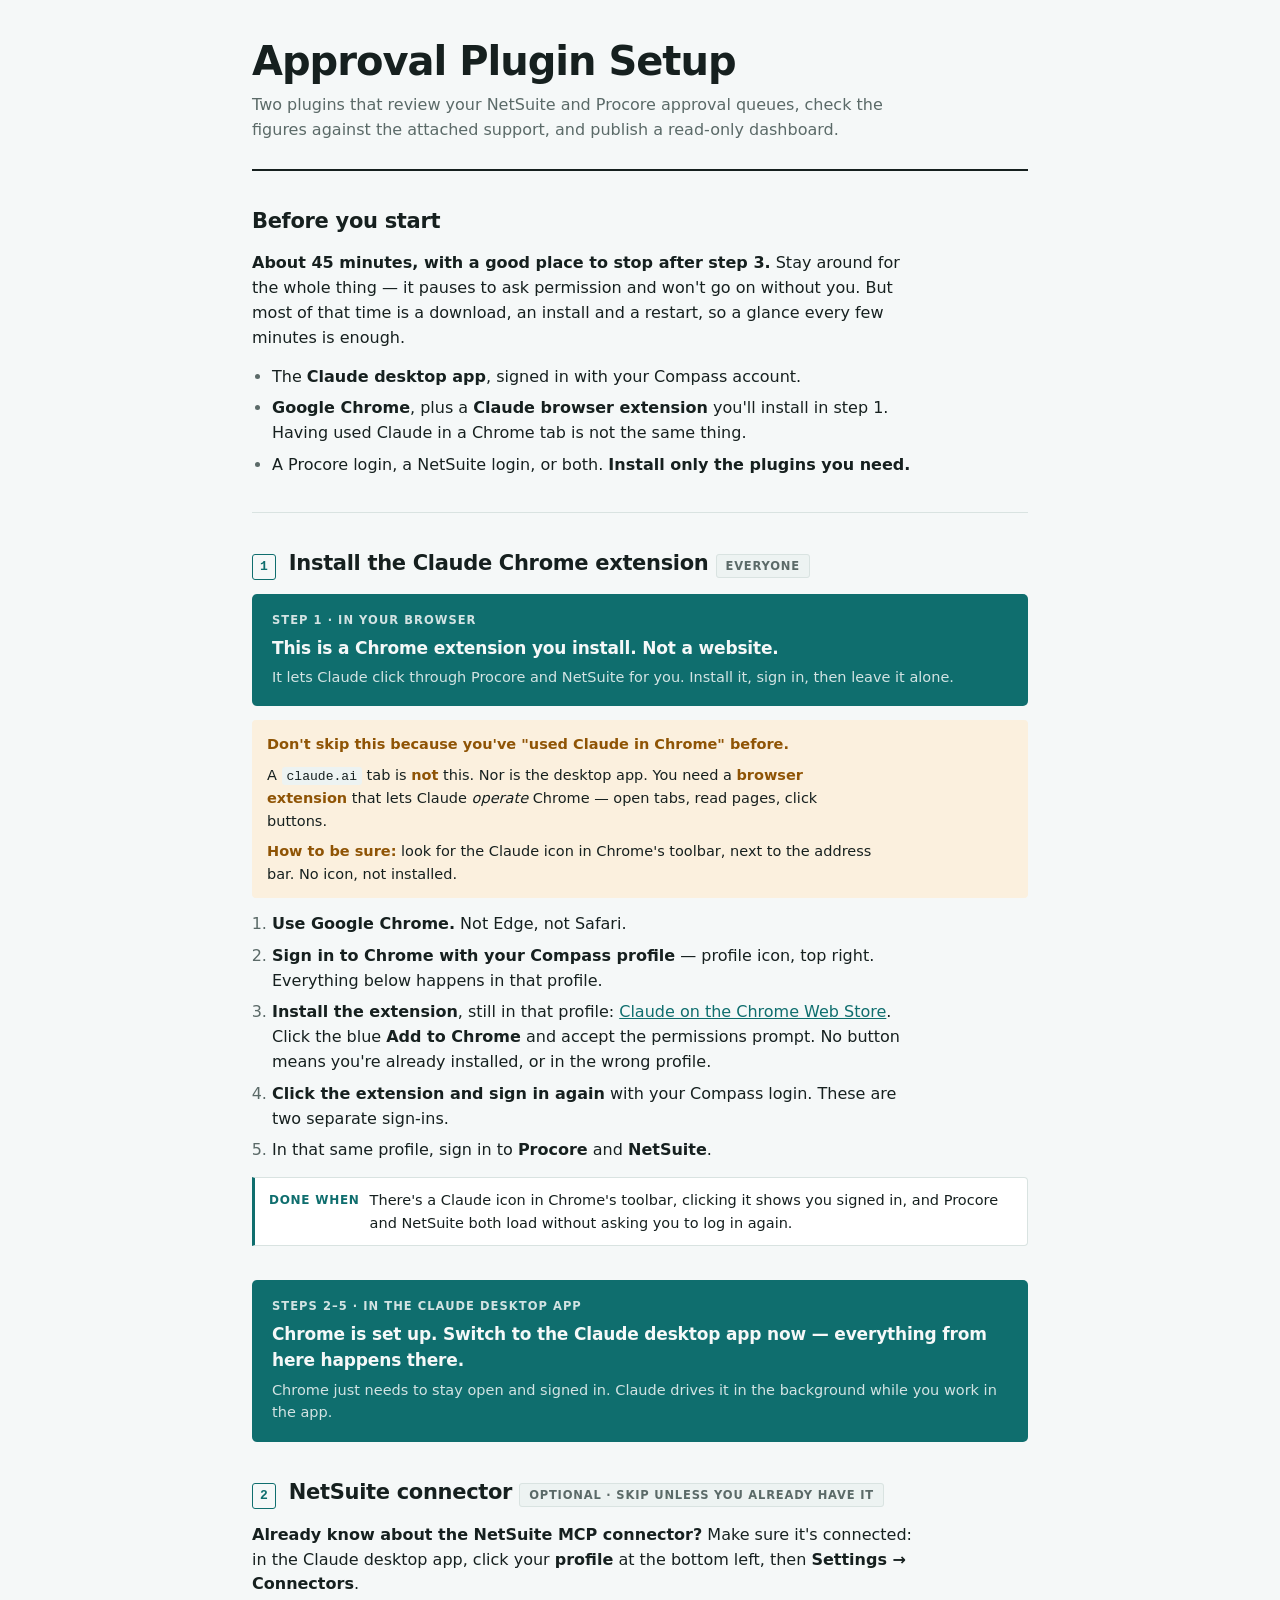
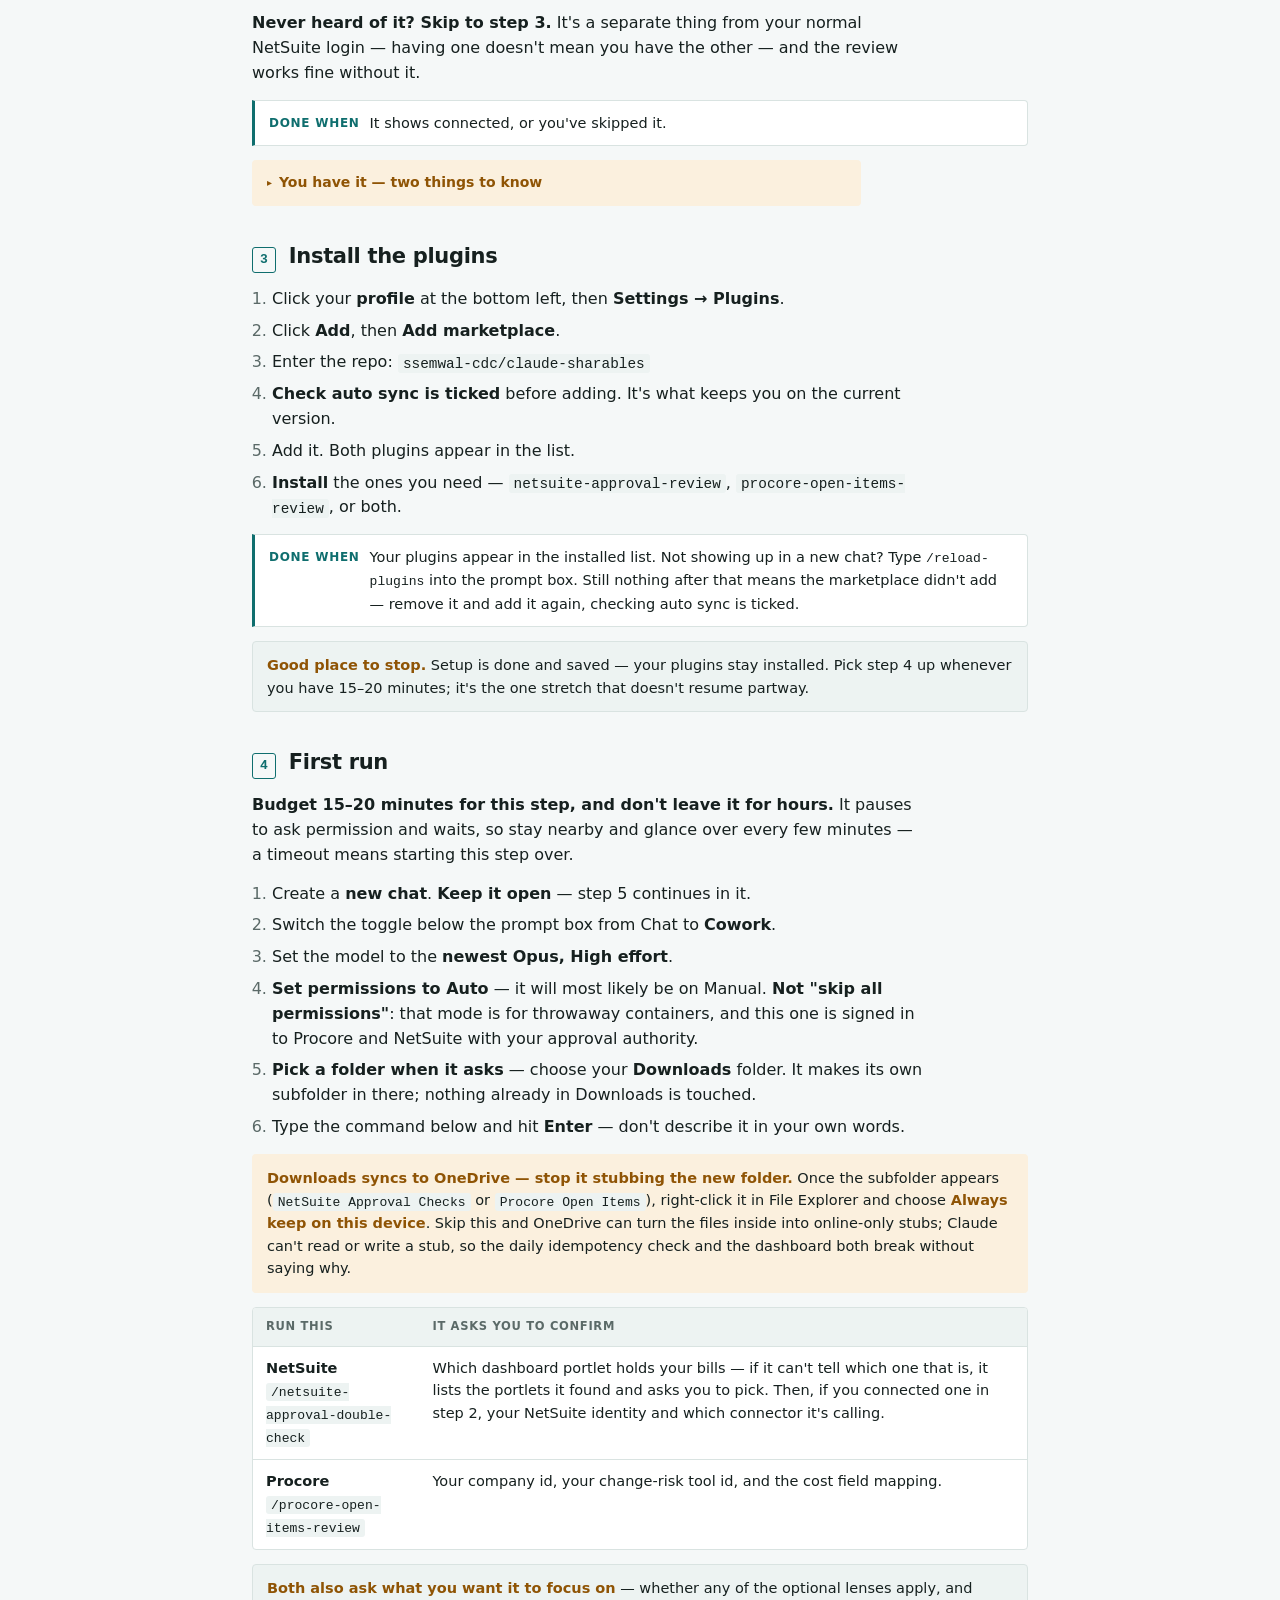
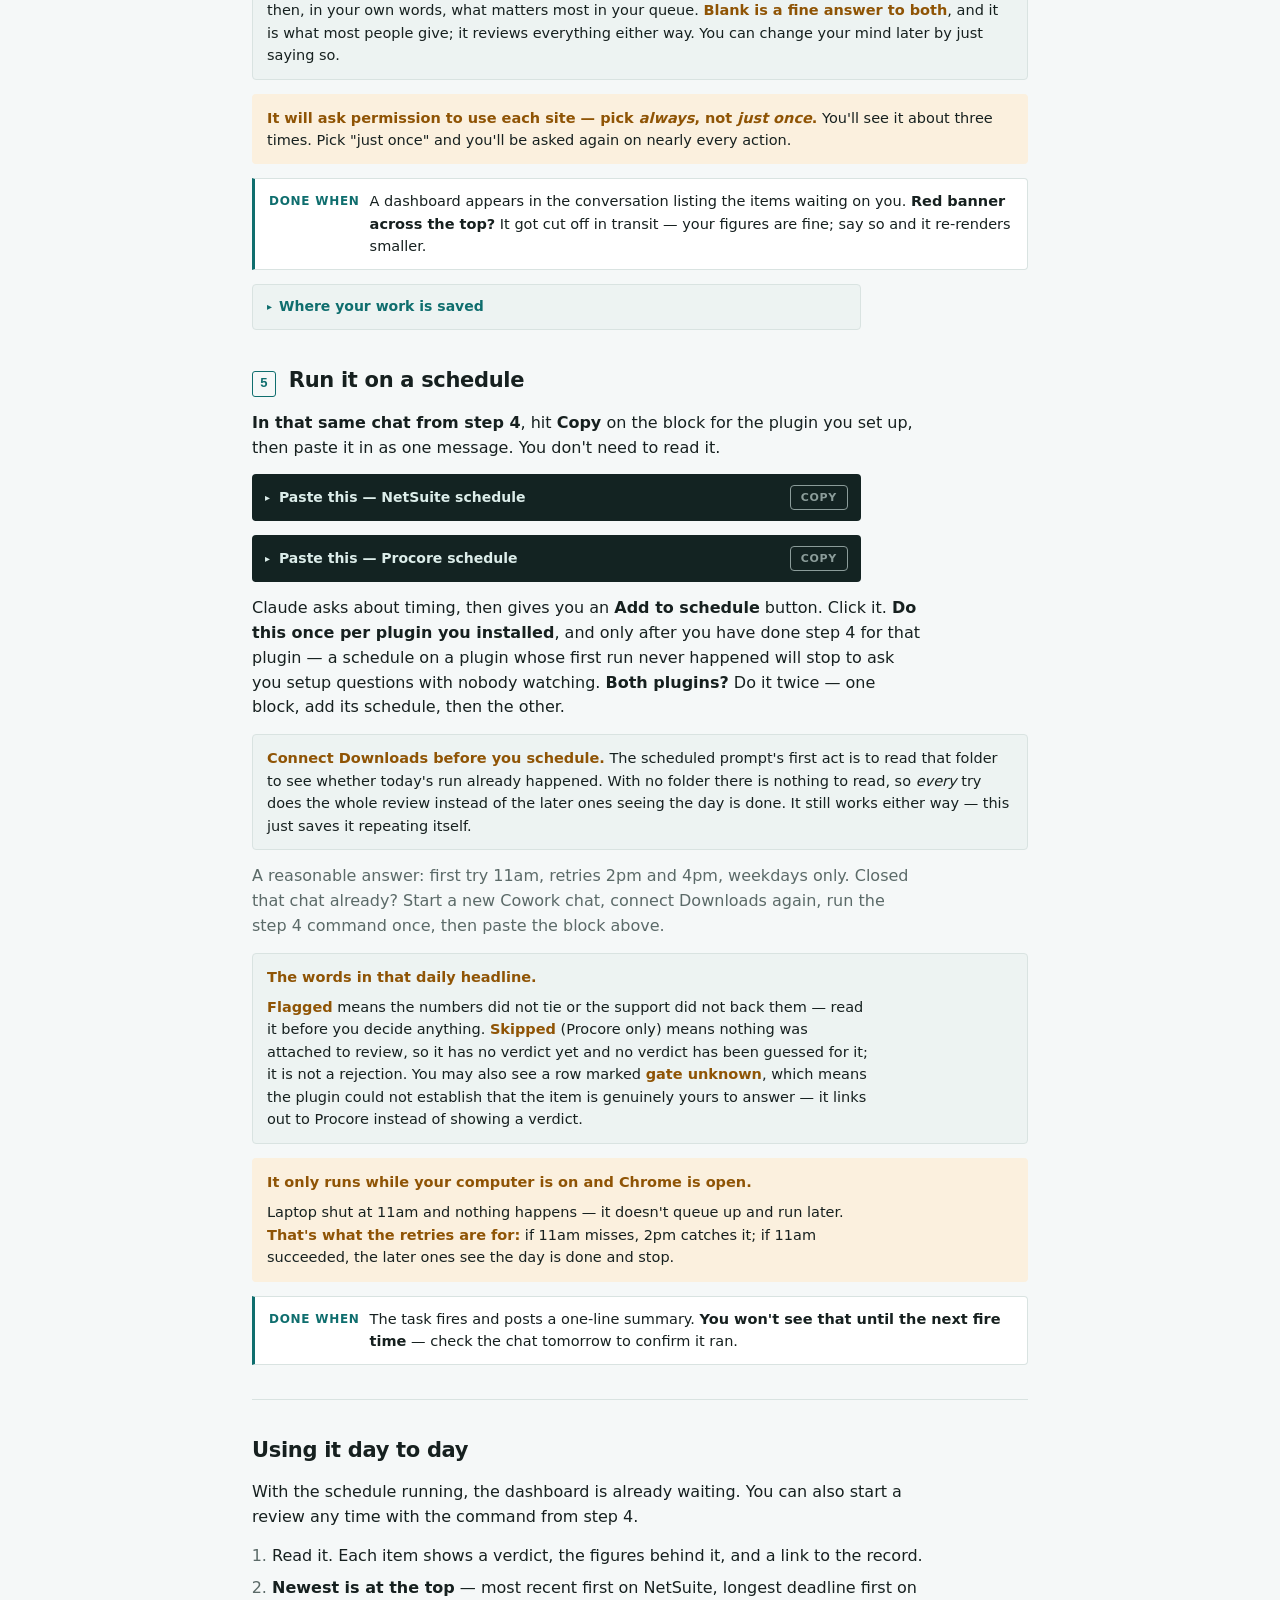
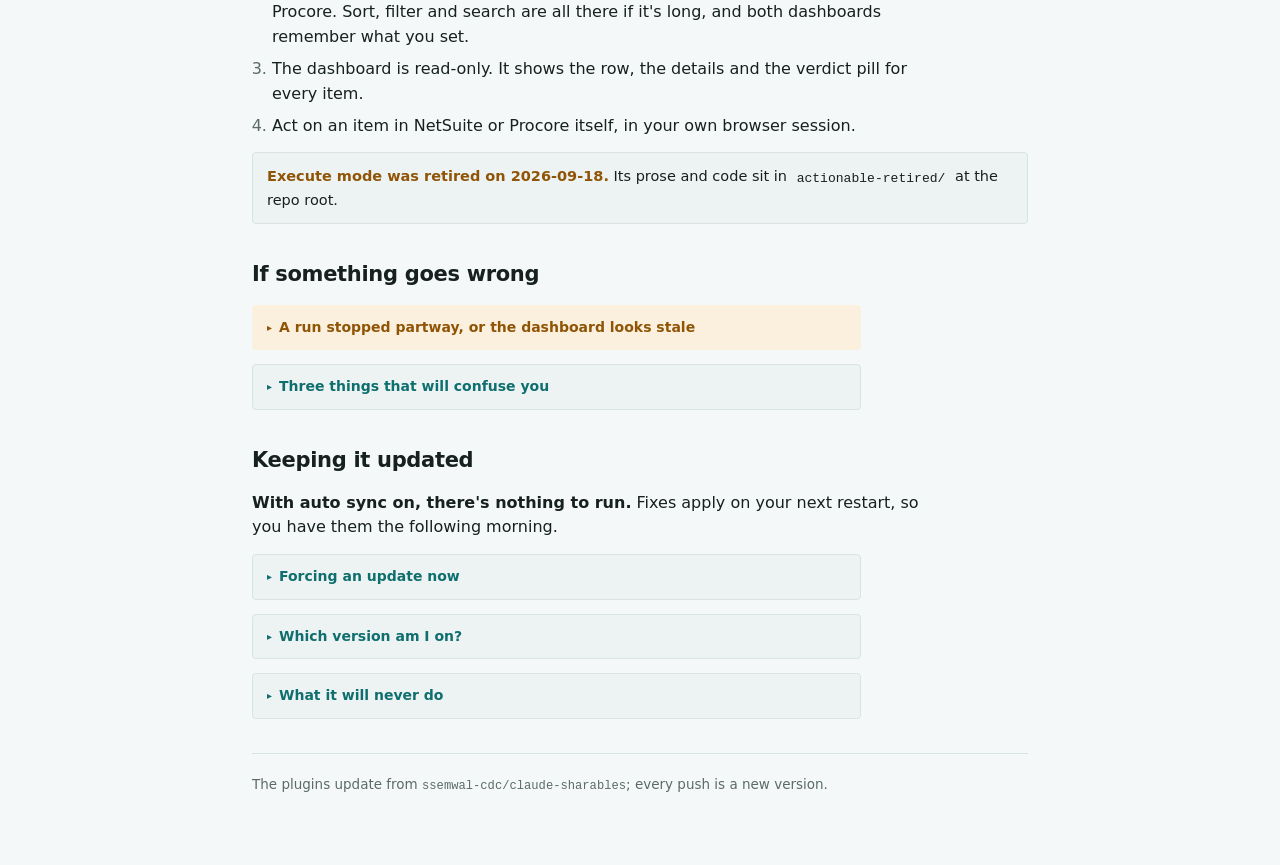
==== docs/onboarding.html @ 06b449f1 "Add a fifth Procore verdict, tied, for a verified figure with one blank field skipped folded two thi" ====
<!doctype html>
<html lang="en">
<head>
<meta charset="utf-8">
<meta name="viewport" content="width=device-width, initial-scale=1">
<title>Approval Plugin Setup</title>
<style>
:root{
  --bg:#F5F8F8; --surface:#FFFFFF; --surface-2:#EDF3F2;
  --ink:#16201F; --muted:#5B6A68; --line:#D9E3E1;
  --accent:#0F6E6E; --accent-soft:#E2F0EE;
  --warn:#8F5405; --warn-soft:#FBF0DE;
  --danger:#9E2C2C;
  --code-bg:#132322; --code-ink:#DCEDEA; --code-ok:#6FD3C0;
}
/* GitHub Pages serves this file raw and nothing sets data-theme, so the theme is
   whatever the reader's OS says. No [data-theme] blocks here on purpose — they
   would imply a toggle that does not exist. See CLAUDE.md. */
@media (prefers-color-scheme:dark){
  :root{
    --bg:#0E1414; --surface:#161E1D; --surface-2:#1C2625;
    --ink:#E3EAE9; --muted:#93A2A0; --line:#26312F;
    --accent:#54BFB2; --accent-soft:#17302E;
    --warn:#D9A052; --warn-soft:#2A2216;
    --danger:#E38585;
    --code-bg:#0A1010; --code-ink:#D3E4E1;
  }
}
*{box-sizing:border-box}
body{
  margin:0; background:var(--bg); color:var(--ink);
  font-family:ui-sans-serif,system-ui,-apple-system,"Segoe UI",Roboto,sans-serif;
  font-size:16px; line-height:1.55; -webkit-font-smoothing:antialiased;
}
.wrap{max-width:820px; margin:0 auto; padding:40px 22px 80px; display:flex; flex-direction:column; gap:34px}

header{display:flex; flex-direction:column; gap:10px; padding-bottom:26px; border-bottom:2px solid var(--ink)}
h1{margin:0; font-size:clamp(28px,5vw,40px); line-height:1.08; letter-spacing:-.025em; font-weight:700; text-wrap:balance}
.sub{margin:0; color:var(--muted); max-width:62ch}
.chip{
  font-size:11.5px; letter-spacing:.07em; text-transform:uppercase; font-weight:650;
  padding:4px 9px; border-radius:3px; background:var(--surface-2); color:var(--muted); border:1px solid var(--line);
}

section{display:flex; flex-direction:column; gap:14px}
.step-head{display:flex; align-items:baseline; gap:13px}
.num{
  font-family:ui-monospace,SFMono-Regular,Menlo,monospace; font-size:13px; font-weight:700;
  color:var(--accent); border:1.5px solid var(--accent); border-radius:3px;
  padding:2px 7px; flex:none; font-variant-numeric:tabular-nums;
}
h2{margin:0; font-size:21px; letter-spacing:-.015em; font-weight:680; text-wrap:balance}
h3{margin:0; font-size:15px; font-weight:670; letter-spacing:-.005em}
p{margin:0; max-width:66ch}
.muted{color:var(--muted)}

ol.tight,ul.tight{margin:0; padding-left:20px; display:flex; flex-direction:column; gap:7px; max-width:66ch}
li::marker{color:var(--muted)}

pre{
  margin:0; background:var(--code-bg); color:var(--code-ink);
  padding:14px 16px; border-radius:5px; overflow-x:auto;
  font-family:ui-monospace,SFMono-Regular,Menlo,monospace; font-size:13.5px; line-height:1.65;
}
code{font-family:ui-monospace,SFMono-Regular,Menlo,monospace; font-size:.9em}

/* Copy buttons. The wrapper and the button are both created by the script at the
   foot of this file, so with JS off there is a clean <pre> and no dead control. */
.codeblock{position:relative}
.codeblock pre{padding-top:42px}
.copy{
  position:absolute; top:9px; right:9px;
  font:650 11px/1 ui-sans-serif,system-ui,-apple-system,"Segoe UI",Roboto,sans-serif;
  letter-spacing:.06em; text-transform:uppercase;
  padding:6px 10px; border-radius:4px; cursor:pointer;
  background:transparent; color:var(--code-ink); border:1px solid currentColor; opacity:.6;
}
.copy:hover{opacity:1}
.copy.ok{opacity:1; color:var(--code-ok)}
p code,li code,td code,.note code{background:var(--surface-2); padding:1.5px 5px; border-radius:3px; color:var(--ink)}

.done{
  display:flex; gap:10px; align-items:flex-start;
  background:var(--surface); border:1px solid var(--line); border-left:3px solid var(--accent);
  padding:11px 14px; border-radius:0 4px 4px 0;
}
.done b{color:var(--accent); font-size:12px; letter-spacing:.06em; text-transform:uppercase; flex:none; padding-top:2px}
.done span{font-size:14.5px}

.note{background:var(--surface-2); border:1px solid var(--line); border-radius:4px; padding:12px 14px; font-size:14.5px}
.phase{
  background:var(--accent); color:var(--bg); border-radius:5px; padding:18px 20px;
  display:flex; flex-direction:column; gap:5px;
}
.phase b{font-size:11.5px; letter-spacing:.09em; text-transform:uppercase; opacity:.85}
.phase span{font-size:17px; font-weight:650; letter-spacing:-.01em}
.phase em{font-style:normal; opacity:.85; font-size:14.5px}
.note.warn{background:var(--warn-soft); border-color:transparent}
.note strong{color:var(--warn)}

.tbl{overflow-x:auto; border:1px solid var(--line); border-radius:4px; background:var(--surface)}
table{border-collapse:collapse; width:100%; font-size:14.5px}
th,td{text-align:left; padding:10px 13px; border-bottom:1px solid var(--line); vertical-align:top}
th{font-size:11.5px; letter-spacing:.06em; text-transform:uppercase; color:var(--muted); font-weight:650; background:var(--surface-2)}
tr:last-child td{border-bottom:none}

.rule{height:1px; background:var(--line); border:0; margin:0}
footer{color:var(--muted); font-size:13.5px; border-top:1px solid var(--line); padding-top:20px}
a{color:var(--accent)}
:focus-visible{outline:2px solid var(--accent); outline-offset:2px}

/* Nav rail. .wrap is 820px centred, so at 1920px there are 550px of dead margin each side
   and at 2560px there are 870px - the rail costs nothing. Hidden below 1300px, where it
   would start clipping into the text; the page reads fine without it. */
.rail{display:none}
h2{scroll-margin-top:26px}
@media (min-width:1300px){
  .rail{
    display:block; position:fixed; top:40px; width:196px;
    left:calc(50% - 410px - 44px - 196px);
    max-height:calc(100vh - 80px); overflow-y:auto;
    font-size:13.5px; line-height:1.45;
  }
  .rail .railhead{
    font-size:11px; letter-spacing:.08em; text-transform:uppercase;
    color:var(--muted); font-weight:650; margin:0 0 7px; max-width:none;
  }
  .rail .railpre{margin:0 0 9px; max-width:none}
  .rail ol,.rail ul{margin:0 0 20px; display:flex; flex-direction:column; gap:6px}
  .rail ol{padding-left:19px}
  .rail ul{padding-left:0; list-style:none}
  .rail li::marker{color:var(--muted); font-size:12px}
  .rail a{color:var(--muted); text-decoration:none; display:block}
  .rail a:hover{color:var(--ink)}
  .rail a.on{color:var(--accent); font-weight:650}
}

/* Progressive disclosure. Native <details> - no JS, works on Pages served raw, and
   keyboard-accessible for free. The spine of the page is the steps and their done-when
   checks; everything a reader only needs sometimes lives in one of these. */
details{background:var(--surface-2); border:1px solid var(--line); border-radius:4px; padding:0 14px; font-size:14.5px; max-width:66ch}
details[open]{padding-bottom:13px}
summary{cursor:pointer; padding:11px 0; font-size:14px; font-weight:650; color:var(--accent); list-style:none}
summary::-webkit-details-marker{display:none}
summary::before{content:"\25B8\00a0\00a0"; font-size:10px; vertical-align:1px}
details[open] summary::before{content:"\25BE\00a0\00a0"}
summary:hover{text-decoration:underline}
details > p{margin-top:0}
details > p + p, details > ul, details > .tbl{margin-top:9px}
details.warn{background:var(--warn-soft); border-color:transparent}
/* A paste block stays shut by default - it is 40 lines nobody reads, and the Copy button in
   its summary works without opening it. That relies on the textContent fallback in the copy
   handler, since a <pre> with no layout returns "" from innerText. */
details.paste{background:var(--code-bg); border-color:transparent; padding:0 12px}
details.paste > summary{display:flex; align-items:center; gap:2px; color:var(--code-ink); padding:10px 0}
details.paste > summary .copy{margin-left:auto; position:static}
details.paste[open]{padding-bottom:0}
details.paste .codeblock pre{padding-top:14px; margin-bottom:12px}
details.paste .codeblock .copy{display:none}
details.warn summary{color:var(--warn)}
</style>
</head>
<body>

<nav class="rail" aria-label="On this page">
  <p class="railhead">Setup</p>
  <p class="railpre"><a href="#before">Before you start</a></p>
  <ol>
    <li><a href="#step1">Chrome extension</a></li>
    <li><a href="#step2">NetSuite connector</a></li>
    <li><a href="#step3">Install the plugins</a></li>
    <li><a href="#step4">First run</a></li>
    <li><a href="#step5">Run it on a schedule</a></li>
  </ol>
  <p class="railhead">Afterwards</p>
  <ul>
    <li><a href="#daily">Using it day to day</a></li>
    <li><a href="#problems">If something goes wrong</a></li>
    <li><a href="#updates">Keeping it updated</a></li>
  </ul>
</nav>

<div class="wrap">

<header>
  <h1>Approval Plugin Setup</h1>
  <p class="sub">Two plugins that review your NetSuite and Procore approval queues, check the figures against the attached support, and publish a read-only dashboard.</p>
</header>

<section>
  <h2 id="before">Before you start</h2>
  <p><strong>About 45 minutes, with a good place to stop after step 3.</strong> Stay around for the whole thing — it pauses to ask permission and won't go on without you. But most of that time is a download, an install and a restart, so a glance every few minutes is enough.</p>
  <ul class="tight">
    <li>The <strong>Claude desktop app</strong>, signed in with your Compass account.</li>
    <li><strong>Google Chrome</strong>, plus a <strong>Claude browser extension</strong> you'll install in step 1. Having used Claude in a Chrome tab is not the same thing.</li>
    <li>A Procore login, a NetSuite login, or both. <strong>Install only the plugins you need.</strong></li>
  </ul>
</section>

<hr class="rule">

<section>
  <div class="step-head"><span class="num">1</span><h2 id="step1">Install the Claude Chrome extension <span class="chip">everyone</span></h2></div>
  <div class="phase">
    <b>Step 1 · in your browser</b>
    <span>This is a Chrome extension you install. Not a website.</span>
    <em>It lets Claude click through Procore and NetSuite for you. Install it, sign in, then leave it alone.</em>
  </div>

  <div class="note warn">
    <strong>Don't skip this because you've "used Claude in Chrome" before.</strong>
    <p style="margin-top:8px">A <code>claude.ai</code> tab is <strong>not</strong> this. Nor is the desktop app. You need a <strong>browser extension</strong> that lets Claude <em>operate</em> Chrome — open tabs, read pages, click buttons.</p>
    <p style="margin-top:8px"><strong>How to be sure:</strong> look for the Claude icon in Chrome's toolbar, next to the address bar. No icon, not installed.</p>
  </div>

  <ol class="tight">
    <li><strong>Use Google Chrome.</strong> Not Edge, not Safari.</li>
    <li><strong>Sign in to Chrome with your Compass profile</strong> — profile icon, top right. Everything below happens in that profile.</li>
    <li><strong>Install the extension</strong>, still in that profile: <a href="https://chromewebstore.google.com/detail/claude/fcoeoabgfenejglbffodgkkbkcdhcgfn?hl=en-US">Claude on the Chrome Web Store</a>. Click the blue <strong>Add to Chrome</strong> and accept the permissions prompt. No button means you're already installed, or in the wrong profile.</li>
    <li><strong>Click the extension and sign in again</strong> with your Compass login. These are two separate sign-ins.</li>
    <li>In that same profile, sign in to <strong>Procore</strong> and <strong>NetSuite</strong>.</li>
  </ol>
  <div class="done"><b>Done when</b><span>There's a Claude icon in Chrome's toolbar, clicking it shows you signed in, and Procore and NetSuite both load without asking you to log in again.</span></div>
</section>

<section>
  <div class="phase">
    <b>Steps 2–5 · in the Claude desktop app</b>
    <span>Chrome is set up. Switch to the Claude desktop app now — everything from here happens there.</span>
    <em>Chrome just needs to stay open and signed in. Claude drives it in the background while you work in the app.</em>
  </div>
</section>

<section>
  <div class="step-head"><span class="num">2</span><h2 id="step2">NetSuite connector <span class="chip">optional · skip unless you already have it</span></h2></div>
  <p><strong>Already know about the NetSuite MCP connector?</strong> Make sure it's connected: in the Claude desktop app, click your <strong>profile</strong> at the bottom left, then <strong>Settings → Connectors</strong>.</p>
  <p><strong>Never heard of it? Skip to step 3.</strong> It's a separate thing from your normal NetSuite login — having one doesn't mean you have the other — and the review works fine without it.</p>
  <div class="done"><b>Done when</b><span>It shows connected, or you've skipped it.</span></div>

  <details class="warn">
    <summary>You have it — two things to know</summary>
    <p><strong>Read from your normal account, not the connector's.</strong> Connecting can leave the browser session on the connector's account, where you'll see someone else's queue.</p>
    <p><strong>Sessions expire every few days</strong> — for everyone, using it for anything, not just this. Reconnect under <strong>Settings → Connectors</strong>. A run says so once, near the top, then carries on through your browser; you lose only the purchase-order cross-check until you reconnect.</p>
  </details>
</section>

<section>
  <div class="step-head"><span class="num">3</span><h2 id="step3">Install the plugins</h2></div>
  <ol class="tight">
    <li>Click your <strong>profile</strong> at the bottom left, then <strong>Settings → Plugins</strong>.</li>
    <li>Click <strong>Add</strong>, then <strong>Add marketplace</strong>.</li>
    <li>Enter the repo: <code>ssemwal-cdc/claude-sharables</code></li>
    <li><strong>Check auto sync is ticked</strong> before adding. It's what keeps you on the current version.</li>
    <li>Add it. Both plugins appear in the list.</li>
    <li><strong>Install</strong> the ones you need — <code>netsuite-approval-review</code>, <code>procore-open-items-review</code>, or both.</li>
  </ol>
  <div class="done"><b>Done when</b><span>Your plugins appear in the installed list. Not showing up in a new chat? Type <code>/reload-plugins</code> into the prompt box. Still nothing after that means the marketplace didn't add — remove it and add it again, checking auto sync is ticked.</span></div>
  <div class="note"><strong>Good place to stop.</strong> Setup is done and saved — your plugins stay installed. Pick step 4 up whenever you have 15–20 minutes; it's the one stretch that doesn't resume partway.</div>
</section>

<section>
  <div class="step-head"><span class="num">4</span><h2 id="step4">First run</h2></div>
  <p><strong>Budget 15–20 minutes for this step, and don't leave it for hours.</strong> It pauses to ask permission and waits, so stay nearby and glance over every few minutes — a timeout means starting this step over.</p>
  <ol class="tight">
    <li>Create a <strong>new chat</strong>. <strong>Keep it open</strong> — step 5 continues in it.</li>
    <li>Switch the toggle below the prompt box from Chat to <strong>Cowork</strong>.</li>
    <li>Set the model to the <strong>newest Opus, High effort</strong>.</li>
    <li><strong>Set permissions to Auto</strong> — it will most likely be on Manual. <strong>Not "skip all permissions"</strong>: that mode is for throwaway containers, and this one is signed in to Procore and NetSuite with your approval authority.</li>
    <li><strong>Pick a folder when it asks</strong> — choose your <strong>Downloads</strong> folder. It makes its own subfolder in there; nothing already in Downloads is touched.</li>
    <li>Type the command below and hit <strong>Enter</strong> — don't describe it in your own words.</li>
  </ol>
  <div class="note warn"><strong>Downloads syncs to OneDrive — stop it stubbing the new folder.</strong> Once the subfolder appears (<code>NetSuite Approval Checks</code> or <code>Procore Open Items</code>), right-click it in File Explorer and choose <strong>Always keep on this device</strong>. Skip this and OneDrive can turn the files inside into online-only stubs; Claude can't read or write a stub, so the daily idempotency check and the dashboard both break without saying why.</div>
  <div class="tbl">
    <table>
      <tr><th>Run this</th><th>It asks you to confirm</th></tr>
      <tr>
        <td><strong>NetSuite</strong><br><code>/netsuite-approval-double-check</code></td>
        <td>Which dashboard portlet holds your bills — if it can't tell which one that is, it lists the portlets it found and asks you to pick. Then, if you connected one in step 2, your NetSuite identity and which connector it's calling.</td>
      </tr>
      <tr>
        <td><strong>Procore</strong><br><code>/procore-open-items-review</code></td>
        <td>Your company id, your change-risk tool id, and the cost field mapping.</td>
      </tr>
    </table>
  </div>
  <div class="note"><strong>Both also ask what you want it to focus on</strong> — whether any of the optional lenses apply, and then, in your own words, what matters most in your queue. <strong>Blank is a fine answer to both</strong>, and it is what most people give; it reviews everything either way. You can change your mind later by just saying so.</div>
  <div class="note warn"><strong>It will ask permission to use each site — pick <em>always</em>, not <em>just once</em>.</strong> You'll see it about three times. Pick "just once" and you'll be asked again on nearly every action.</div>
  <div class="done"><b>Done when</b><span>A dashboard appears in the conversation listing the items waiting on you. <strong>Red banner across the top?</strong> It got cut off in transit — your figures are fine; say so and it re-renders smaller.</span></div>
  <details>
    <summary>Where your work is saved</summary>
    <p>Inside <strong>Downloads</strong>: a <code>NetSuite Approval Checks</code> folder, a <code>Procore Open Items</code> folder, or both. Each holds your review history, the ids you confirmed, and the dashboard.</p>
    <p><strong>Choose Downloads every time.</strong> It's how a scheduled run knows whether it already ran today. Somewhere else — or renaming these — and the next run asks the setup questions again.</p>
    <p><strong>Skipped the folder entirely?</strong> It still works, scheduled runs included — it just starts from scratch every time, so each run takes noticeably longer. What you lose is memory: nothing carries from one run to the next, so it can't tell that today's run already happened and the later tries repeat the whole review instead of standing down. Picking Downloads costs you nothing and avoids both.</p>
  </details>
</section>

<section>
  <div class="step-head"><span class="num">5</span><h2 id="step5">Run it on a schedule</h2></div>
  <p><strong>In that same chat from step 4</strong>, hit <strong>Copy</strong> on the block for the plugin you set up, then paste it in as one message. You don't need to read it.</p>

  <details class="paste">
    <summary><span>Paste this — NetSuite schedule</span></summary>
    <pre>I'd like to make this run on a schedule. Everything below the line is the exact
prompt the scheduled task should send — don't summarise it or reword it. Ask me
what frequency I want: the first try each day, the retries after it, and whether
it's weekdays only or weekends as well.

----- the scheduled prompt starts here -----

Run the daily NetSuite approval double-check.

FIRST — idempotency gate. Read `NetSuite Approval Checks/_netsuite_review_log.json`
in the connected workspace folder. If `lastCompletedRun` equals today's date, a run
already succeeded today — stop immediately and output only: "Approval check already
completed today at &lt;time&gt;. Nothing to do." Do not open Chrome. Do not re-review
anything. If the file is missing or unreadable, treat that as "no run today" and
continue.

Otherwise, invoke the `netsuite-approval-double-check` skill and follow it end to
end. The skill owns the whole procedure — the queue queries, how attachments are
read, the math and support-adequacy checks, the cross-checks, the state file, and
how the dashboard is published. Follow what the skill says, not what this task
remembers.

Hard constraints, restated because a scheduled run has nobody watching it:
- This is a REVIEW run. The plugin is read-only. Never click Approve, Approve
  With Notes, or Reject on a NetSuite record.
- Never call ns_createRecord or ns_updateRecord. The connector is read-only.
- Review every item in the queue regardless of dollar amount.
- Leave open any record tab the run actually needed, but do not open a tab per
  queue row — every card on the dashboard links to its own record.
- If NetSuite is not authenticated, stop and report that the session expired.
  Never attempt to log in.

On success, update the state file per the skill's schema, including today's date as
`lastCompletedRun` and the run time as `lastRunTime`.

Then report in chat with ONE line and nothing else:
  &lt;n&gt; pending · &lt;n&gt; flagged · dashboard updated
Add a second line only if something blocked the run. Do not put per-item verdicts
in chat.

If the run fails partway, do NOT set `lastCompletedRun` — leave it so the next
fallback window retries. Report what blocked it.</pre>
  </details>

  <details class="paste">
    <summary><span>Paste this — Procore schedule</span></summary>
    <pre>I'd like to make this run on a schedule. Everything below the line is the exact
prompt the scheduled task should send — don't summarise it or reword it. Ask me
what frequency I want: the first try each day, the retries after it, and whether
it's weekdays only or weekends as well.

----- the scheduled prompt starts here -----

Run the daily Procore open items review.

FIRST — idempotency gate. Read `Procore Open Items/_procore_review_log.json` in the
connected workspace folder. If `lastCompletedRun` equals today's date, a run already
succeeded today — stop immediately and output only: "Procore review already completed
today at &lt;time&gt;. Nothing to do." Do not open Chrome. Do not re-review anything. If
the file is missing or unreadable, treat that as "no run today" and continue.

Otherwise, invoke the `procore-open-items-review` skill and follow it end to end. The
skill owns the whole procedure — the queue query, the actionability gate, how
attachments are read, the cost and pay-application checks, the state file, and how
the dashboard is published. Follow what the skill says, not what this task remembers.

Hard constraints, restated because a scheduled run has nobody watching it:
- This is a REVIEW run. The plugin is read-only. Never click Respond, Approve,
  Reject, Revise and Resubmit, or Edit on a Procore item.
- Every Procore API call is a GET. Never POST, PUT, PATCH or DELETE.
- Review every item I can actually action, regardless of dollar amount.
- Leave each reviewed record's tab open so I can act on it. Close scratch tabs.
- If Procore is not authenticated, stop and report that the session expired. Never
  attempt to log in.

On success, update the state file per the skill's schema, including today's date as
`lastCompletedRun` and the run time as `lastRunTime`.

Then report in chat with ONE line and nothing else:
  &lt;n&gt; awaiting you · &lt;n&gt; flagged · &lt;n&gt; tie out · &lt;n&gt; skipped · dashboard updated
Add a second line only if something blocked the run. Do not put per-item verdicts
in chat.

If the run fails partway, do NOT set `lastCompletedRun` — leave it so the next
fallback window retries. Report what blocked it.</pre>
  </details>

  <p>Claude asks about timing, then gives you an <strong>Add to schedule</strong> button. Click it. <strong>Do this once per plugin you installed</strong>, and only after you have done step 4 for that plugin — a schedule on a plugin whose first run never happened will stop to ask you setup questions with nobody watching. <strong>Both plugins?</strong> Do it twice — one block, add its schedule, then the other.</p>
  <div class="note"><strong>Connect Downloads before you schedule.</strong> The scheduled prompt's first act is to read that folder to see whether today's run already happened. With no folder there is nothing to read, so <em>every</em> try does the whole review instead of the later ones seeing the day is done. It still works either way — this just saves it repeating itself.</div>
  <p class="muted">A reasonable answer: first try 11am, retries 2pm and 4pm, weekdays only. Closed that chat already? Start a new Cowork chat, connect Downloads again, run the step 4 command once, then paste the block above.</p>

  <div class="note">
    <strong>The words in that daily headline.</strong>
    <p style="margin-top:8px"><strong>Flagged</strong> means the numbers did not tie or the support
    did not back them &mdash; read it before you decide anything. <strong>Skipped</strong> (Procore
    only) means nothing was attached to review, so it has no verdict yet and no verdict has been
    guessed for it; it is not a rejection. You may also see a row marked <strong>gate
    unknown</strong>, which means the plugin could not establish that the item is genuinely yours to
    answer &mdash; it links out to Procore instead of showing a verdict.</p>
  </div>

  <div class="note warn">
    <strong>It only runs while your computer is on and Chrome is open.</strong>
    <p style="margin-top:8px">Laptop shut at 11am and nothing happens — it doesn't queue up and run later. <strong>That's what the retries are for:</strong> if 11am misses, 2pm catches it; if 11am succeeded, the later ones see the day is done and stop.</p>
  </div>
  <div class="done"><b>Done when</b><span>The task fires and posts a one-line summary. <strong>You won't see that until the next fire time</strong> — check the chat tomorrow to confirm it ran.</span></div>
</section>

<hr class="rule">

<section>
  <h2 id="daily">Using it day to day</h2>
  <p>With the schedule running, the dashboard is already waiting. You can also start a review any time with the command from step 4.</p>
  <ol class="tight">
    <li>Read it. Each item shows a verdict, the figures behind it, and a link to the record.</li>
    <li><strong>Newest is at the top</strong> — most recent first on NetSuite, longest deadline first on Procore. Sort, filter and search are all there if it's long, and both dashboards remember what you set.</li>
    <li>The dashboard is read-only. It shows the row, the details and the verdict pill for every item.</li>
    <li>Act on an item in NetSuite or Procore itself, in your own browser session.</li>
  </ol>
  <div class="note"><strong>Execute mode was retired on 2026-09-18.</strong> Its prose and code sit in <code>actionable-retired/</code> at the repo root.</div>
</section>

<section>
  <h2 id="problems">If something goes wrong</h2>
  <details class="warn">
    <summary>A run stopped partway, or the dashboard looks stale</summary>
    <div class="tbl">
      <table>
        <tr><th>What you see</th><th>What to do</th></tr>
        <tr>
          <td>It stopped after one item and reports a <strong>frozen tab</strong> or that a read didn't complete</td>
          <td>It stops rather than guessing. It reports each item it read and each one it could not — read that list before doing anything. Re-run to pick up the ones it missed.</td>
        </tr>
        <tr>
          <td>It says the <strong>session expired</strong></td>
          <td>Chrome was closed, or you were signed out. Reopen it in your Compass profile, sign in, run again. It never types your password &mdash; on a Procore screen that only asks for your email before handing off to single sign-on, it will fill that in and press Continue, and it stops the moment a password box, an MFA prompt or a CAPTCHA appears.</td>
        </tr>
        <tr>
          <td>It says the <strong>connector session expired</strong></td>
          <td>Different thing — the NetSuite connector, not your browser. Reconnect under Settings → Connectors. The review still works meanwhile; it just skips the purchase-order cross-check.</td>
        </tr>
        <tr>
          <td>An <strong>empty queue</strong> when you expected items</td>
          <td>Say so. A failed query and a truly empty queue look identical from outside — it should re-check through the browser rather than trust the first answer.</td>
        </tr>
      </table>
    </div>
    <p class="muted">These are the failures actually seen.</p>
  </details>
  <details>
    <summary>Three things that will confuse you</summary>
    <div class="tbl">
      <table>
        <tr><th>What you see</th><th>What it means</th></tr>
        <tr>
          <td>Settings → Plugins says <strong>Last updated</strong> weeks ago</td>
          <td>That column tracks a catalog file that rarely changes — it says nothing about your plugins. Your real version is the skill's first line; see <a href="#updates">Keeping it updated</a>.</td>
        </tr>
        <tr>
          <td>A new plugin appears in the catalog but you don't have it</td>
          <td>Auto-update only maintains plugins you already installed. New ones need installing once.</td>
        </tr>
        <tr>
          <td>The dashboard looks out of date, or shows old buttons</td>
          <td>A dashboard is a snapshot, so an update changes nothing already on screen. Restart, then run the review again for a fresh one.</td>
        </tr>
      </table>
    </div>
  </details>
</section>

<section>
  <h2 id="updates">Keeping it updated</h2>
  <p><strong>With auto sync on, there's nothing to run.</strong> Fixes apply on your next restart, so you have them the following morning.</p>
  <details>
    <summary>Forcing an update now</summary>
    <p class="muted">Only if you need a fix immediately, or auto sync got switched off. It all happens in the app, where you installed.</p>
    <ol class="tight">
      <li>Click your <strong>profile</strong> at the bottom left, then <strong>Settings → Plugins</strong>.</li>
      <li>Click <strong>Browse</strong>, then the <strong>Personal</strong> tab.</li>
      <li>Next to <strong>Local uploads</strong> there's a <code>claude-sharables</code> chip — click the <strong>⋯</strong> (three dots) on it.</li>
      <li>Click <strong>Check for updates</strong>. While you're in that menu: <strong>Sync automatically</strong> should be on, and <strong>Synced commit</strong> is the release you're on.</li>
      <li>Back in a chat, type <code>/reload-plugins</code>, then run the review again for a fresh dashboard.</li>
    </ol>
    <p class="muted">Still on an old version after that? In that same ⋯ menu, <strong>Remove</strong> the marketplace — this uninstalls its plugins — then add it back (<a href="#step3">step 3</a>) and reinstall. That always lands you on current.</p>
  </details>
  <details>
    <summary>Which version am I on?</summary>
    <p>Click your <strong>profile</strong> at the bottom left, then <strong>Settings → Plugins</strong>, then the plugin itself. The last sentence of its Description reads <strong>"Skill version N"</strong> with a date. The current number is the Version column of the <a href="https://github.com/ssemwal-cdc/claude-sharables#available-plugins">plugin table on GitHub</a> — a lower number, or no version mentioned at all, means you're stale: force an update as above. Or skip the clicking and just ask in a chat: <em>"what skill version are you on?"</em></p>
    <p class="muted">Ignore the <strong>Last updated</strong> date on those plugin screens — it tracks a catalog file that rarely changes, so an old date there says nothing about your plugins.</p>
  </details>
  <details>
    <summary>What it will never do</summary>
    <ul class="tight">
      <li>The plugin is read-only. A verdict is a recommendation, nothing more.</li>
    </ul>
  </details>
</section>

<footer>
  The plugins update from
  <code>ssemwal-cdc/claude-sharables</code>; every push is a new version.
</footer>

</div>

<script>
// The only script on this page. It adds a Copy button to each code block at run time
// rather than in the markup, so a reader with JavaScript off sees a clean block instead
// of a button that does nothing.
(function(){
  function ok(btn){
    btn.textContent = "Copied \u2713";
    btn.className = "copy ok";
    window.setTimeout(function(){ btn.textContent = "Copy"; btn.className = "copy" }, 2000);
  }
  function legacy(text, btn){
    var ta = document.createElement("textarea");
    ta.value = text;
    ta.setAttribute("readonly", "");
    ta.style.cssText = "position:absolute;left:-9999px;top:0";
    document.body.appendChild(ta);
    ta.select();
    var done = false;
    try { done = document.execCommand("copy") } catch (e) { done = false }
    document.body.removeChild(ta);
    if (done) { ok(btn); return }
    // Say so rather than flashing a success it did not achieve.
    btn.textContent = "Select it and copy";
    window.setTimeout(function(){ btn.textContent = "Copy" }, 2500);
  }
  function copy(text, btn){
    if (navigator.clipboard && navigator.clipboard.writeText) {
      navigator.clipboard.writeText(text).then(
        function(){ ok(btn) },
        function(){ legacy(text, btn) }
      );
      return;
    }
    legacy(text, btn);
  }
  var pres = document.querySelectorAll("pre");
  for (var i = 0; i < pres.length; i++) {
    (function(pre){
      var wrap = document.createElement("div");
      wrap.className = "codeblock";
      pre.parentNode.insertBefore(wrap, pre);
      wrap.appendChild(pre);
      var btn = document.createElement("button");
      btn.type = "button";
      btn.className = "copy";
      btn.textContent = "Copy";
      btn.setAttribute("aria-label", "Copy this block to the clipboard");
      btn.addEventListener("click", function(ev){
        // A button inside <summary> would toggle the block; this keeps Copy a copy.
        if (ev) { ev.preventDefault(); ev.stopPropagation(); }
        // innerText, not textContent: the schedule blocks carry &lt;n&gt; escapes, and
        // innerText hands over the < n > the chat should actually receive.
        //
        // But innerText is layout-dependent, and a <pre> inside a CLOSED <details> has no
        // layout - it returns "". The button still has a box there, so without this guard a
        // copy in that state would put an empty string on the clipboard and still report
        // success. textContent is the fallback: same decoded entities, source whitespace
        // preserved, and it does not care whether the block is displayed.
        var text = pre.innerText;
        if (!text || !text.trim()) text = pre.textContent;
        copy(text, btn);
      });
      var paste = pre.closest("details.paste");
      if (paste) paste.querySelector("summary").appendChild(btn);
      else wrap.appendChild(btn);
    })(pres[i]);
  }
})();

// Nav rail: light up the section you are actually in.
(function(){
  var rail = document.querySelector(".rail");
  if (!rail) return;
  // Pair each link with its target so a missing id cannot misalign the highlight.
  var pairs = [];
  [].forEach.call(rail.querySelectorAll("a[href^='#']"), function(a){
    var t = document.getElementById(a.getAttribute("href").slice(1));
    if (t) pairs.push({ a: a, t: t });
  });
  if (!pairs.length) return;
  var queued = false;
  function mark(){
    queued = false;
    var active = 0;
    // Near the foot of the page the last sections can never reach the highlight line -
    // there is not enough scroll left to bring them up to it - so they would never light.
    // Within a screen of the end, take the last heading that is on screen at all instead.
    var atEnd = window.scrollY + window.innerHeight >= document.body.scrollHeight - 4;
    var line  = atEnd ? window.scrollY + window.innerHeight - 60 : window.scrollY + 140;
    for (var i = 0; i < pairs.length; i++) {
      if (pairs[i].t.getBoundingClientRect().top + window.scrollY <= line) active = i;
    }
    for (var j = 0; j < pairs.length; j++) pairs[j].a.className = (j === active) ? "on" : "";
  }
  window.addEventListener("scroll", function(){
    if (!queued) { queued = true; window.requestAnimationFrame(mark); }
  });
  mark();
})();
</script>

</body>
</html>
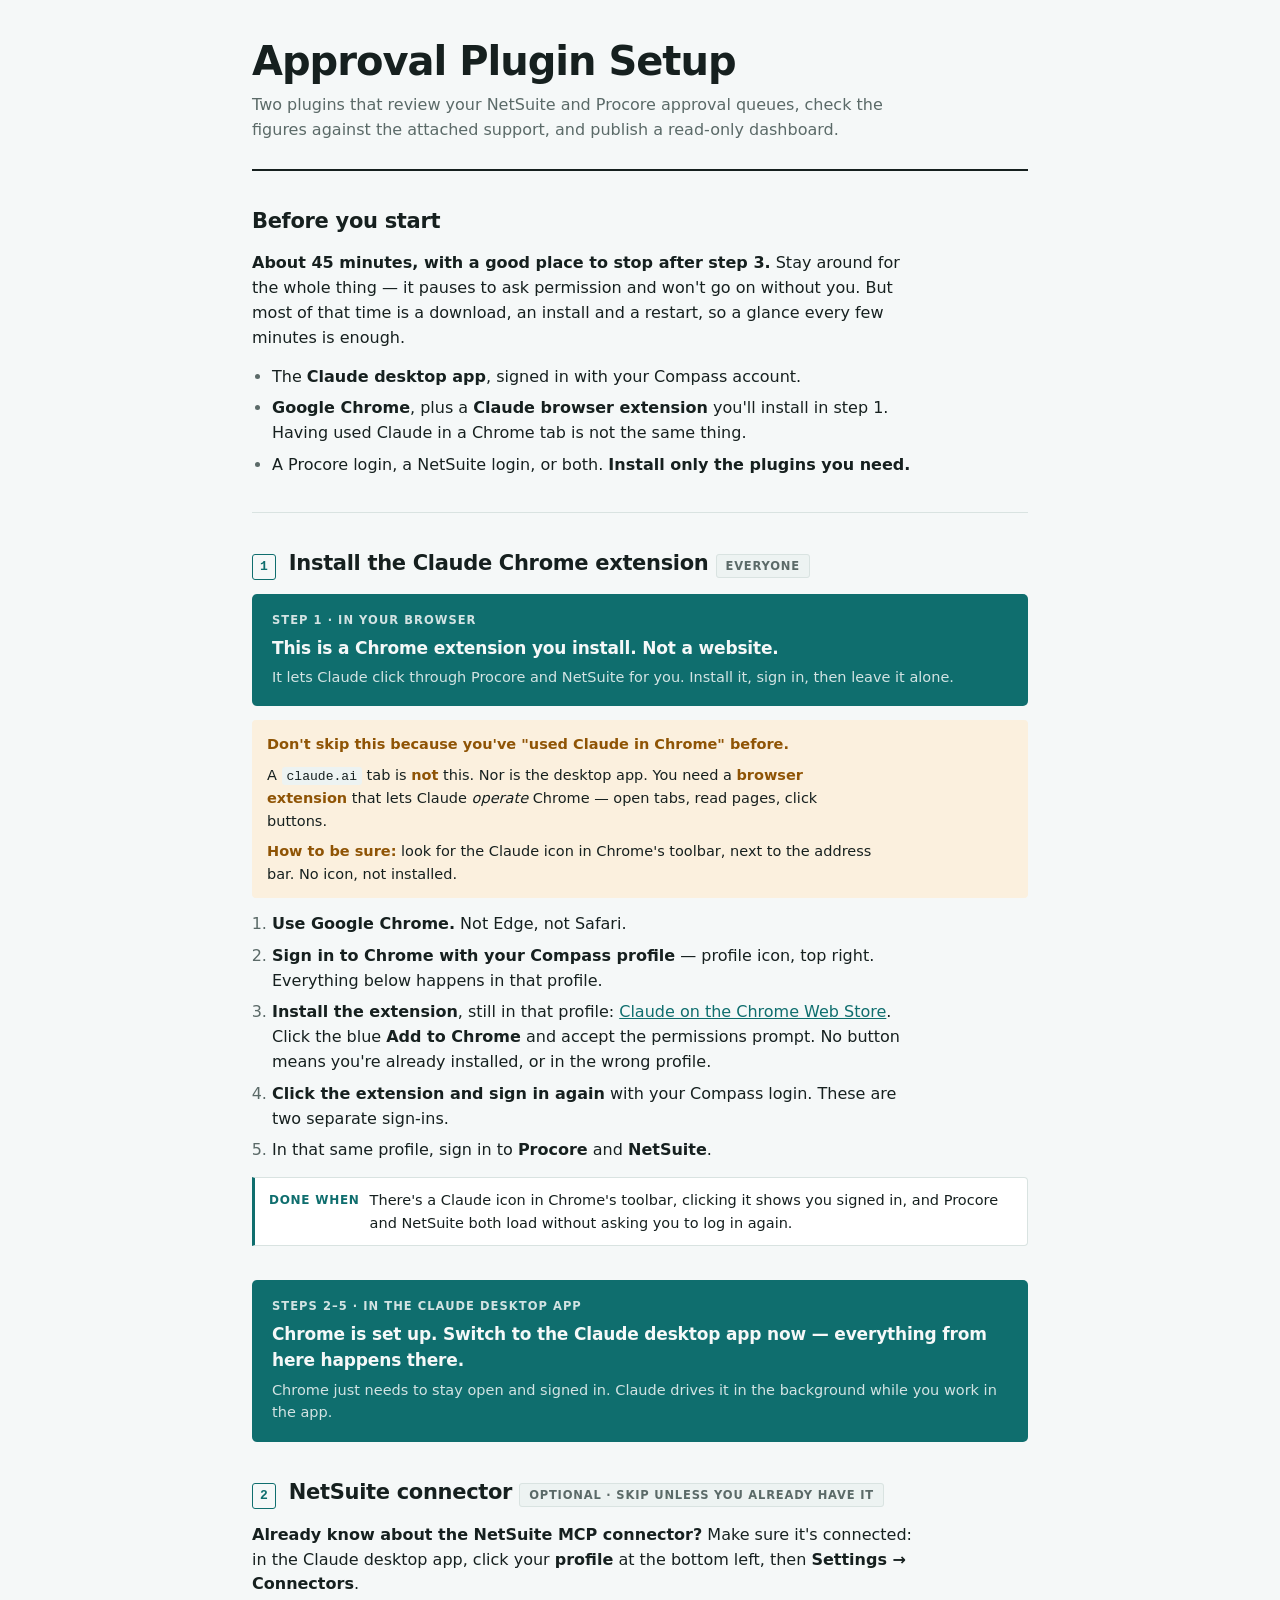
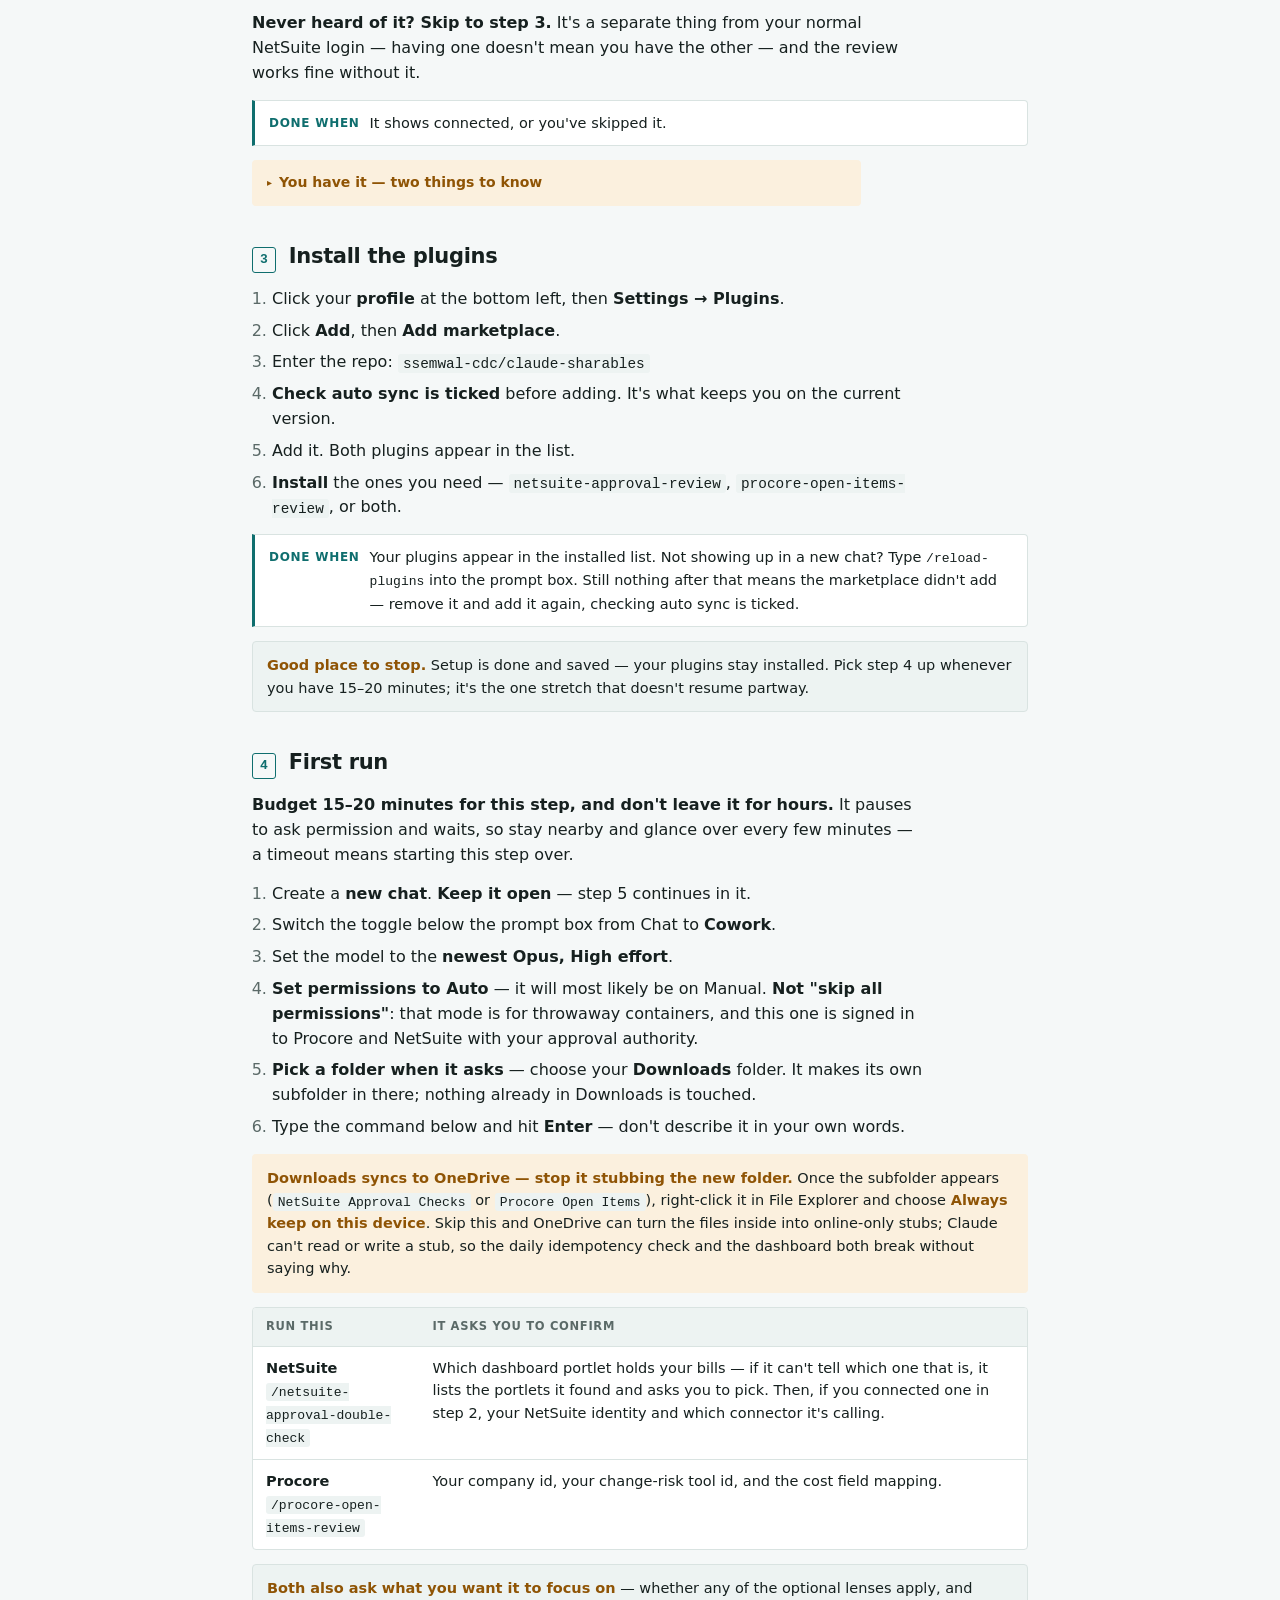
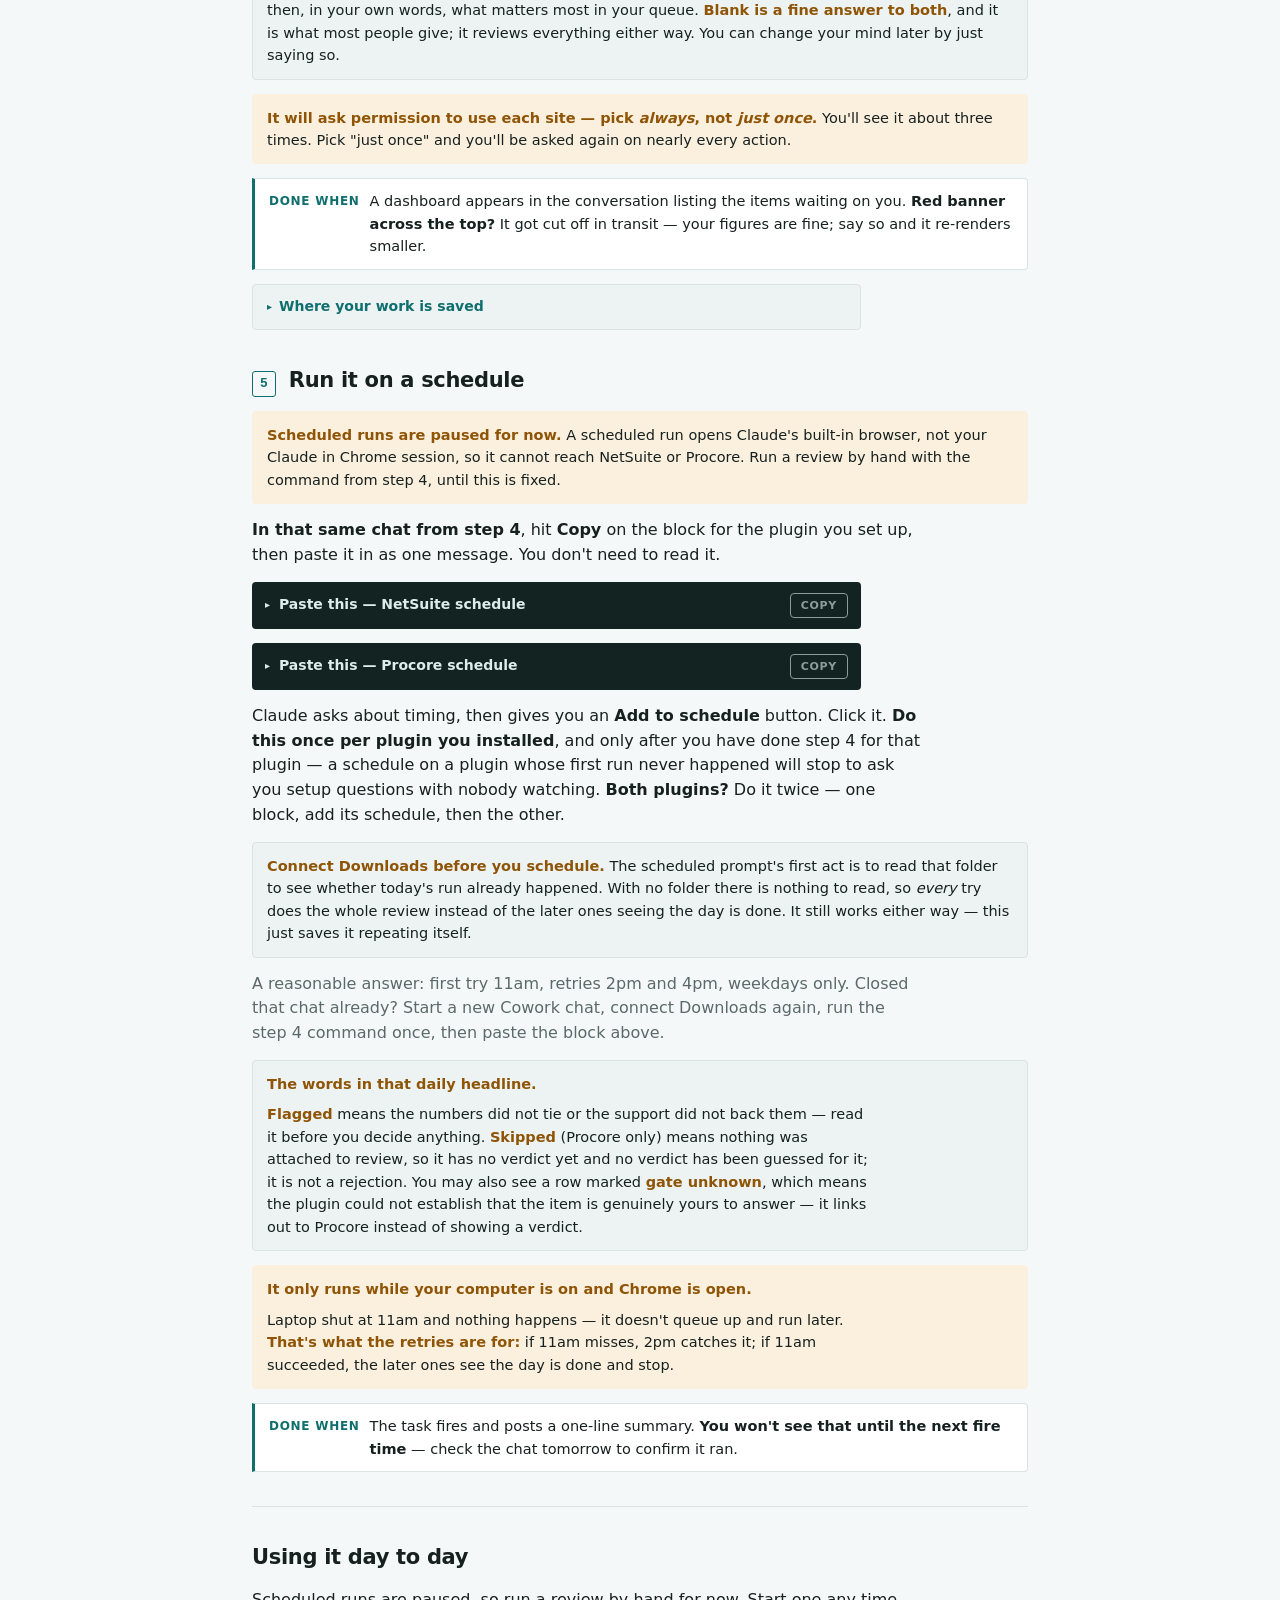
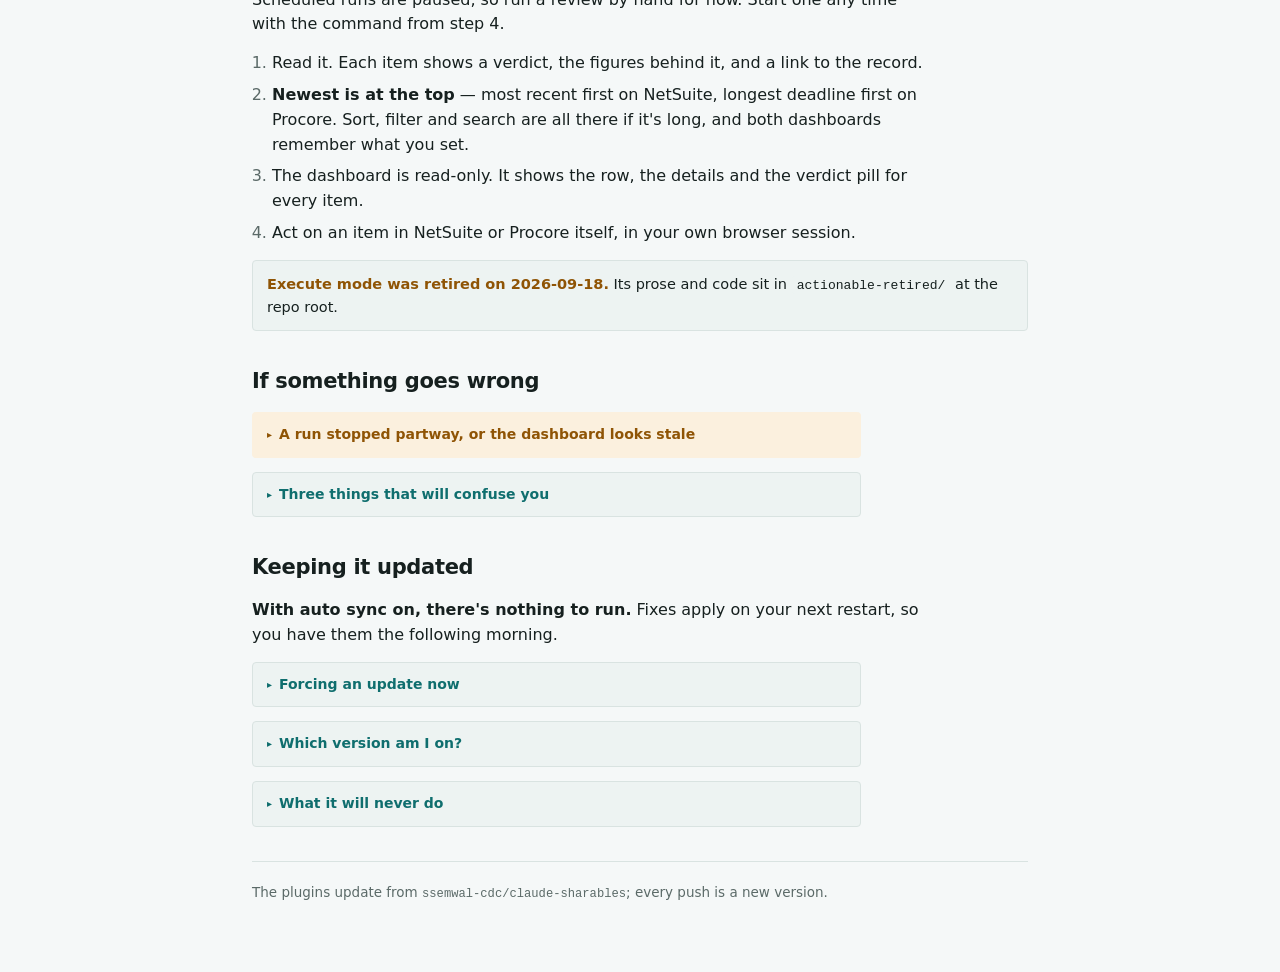
==== commit 90934da8: "Pause scheduling: scheduled runs open Claude's browser, not Chrome Scheduled runs opened Claude's bu" ====
--- a/docs/onboarding.html
+++ b/docs/onboarding.html
@@ -296,6 +296,7 @@
 
 <section>
   <div class="step-head"><span class="num">5</span><h2 id="step5">Run it on a schedule</h2></div>
+  <div class="note warn"><strong>Scheduled runs are paused for now.</strong> A scheduled run opens Claude's built-in browser, not your Claude in Chrome session, so it cannot reach NetSuite or Procore. Run a review by hand with the command from step 4, until this is fixed.</div>
   <p><strong>In that same chat from step 4</strong>, hit <strong>Copy</strong> on the block for the plugin you set up, then paste it in as one message. You don't need to read it.</p>
 
   <details class="paste">
@@ -412,7 +413,7 @@
 
 <section>
   <h2 id="daily">Using it day to day</h2>
-  <p>With the schedule running, the dashboard is already waiting. You can also start a review any time with the command from step 4.</p>
+  <p>Scheduled runs are paused, so run a review by hand for now. Start one any time with the command from step 4.</p>
   <ol class="tight">
     <li>Read it. Each item shows a verdict, the figures behind it, and a link to the record.</li>
     <li><strong>Newest is at the top</strong> — most recent first on NetSuite, longest deadline first on Procore. Sort, filter and search are all there if it's long, and both dashboards remember what you set.</li>
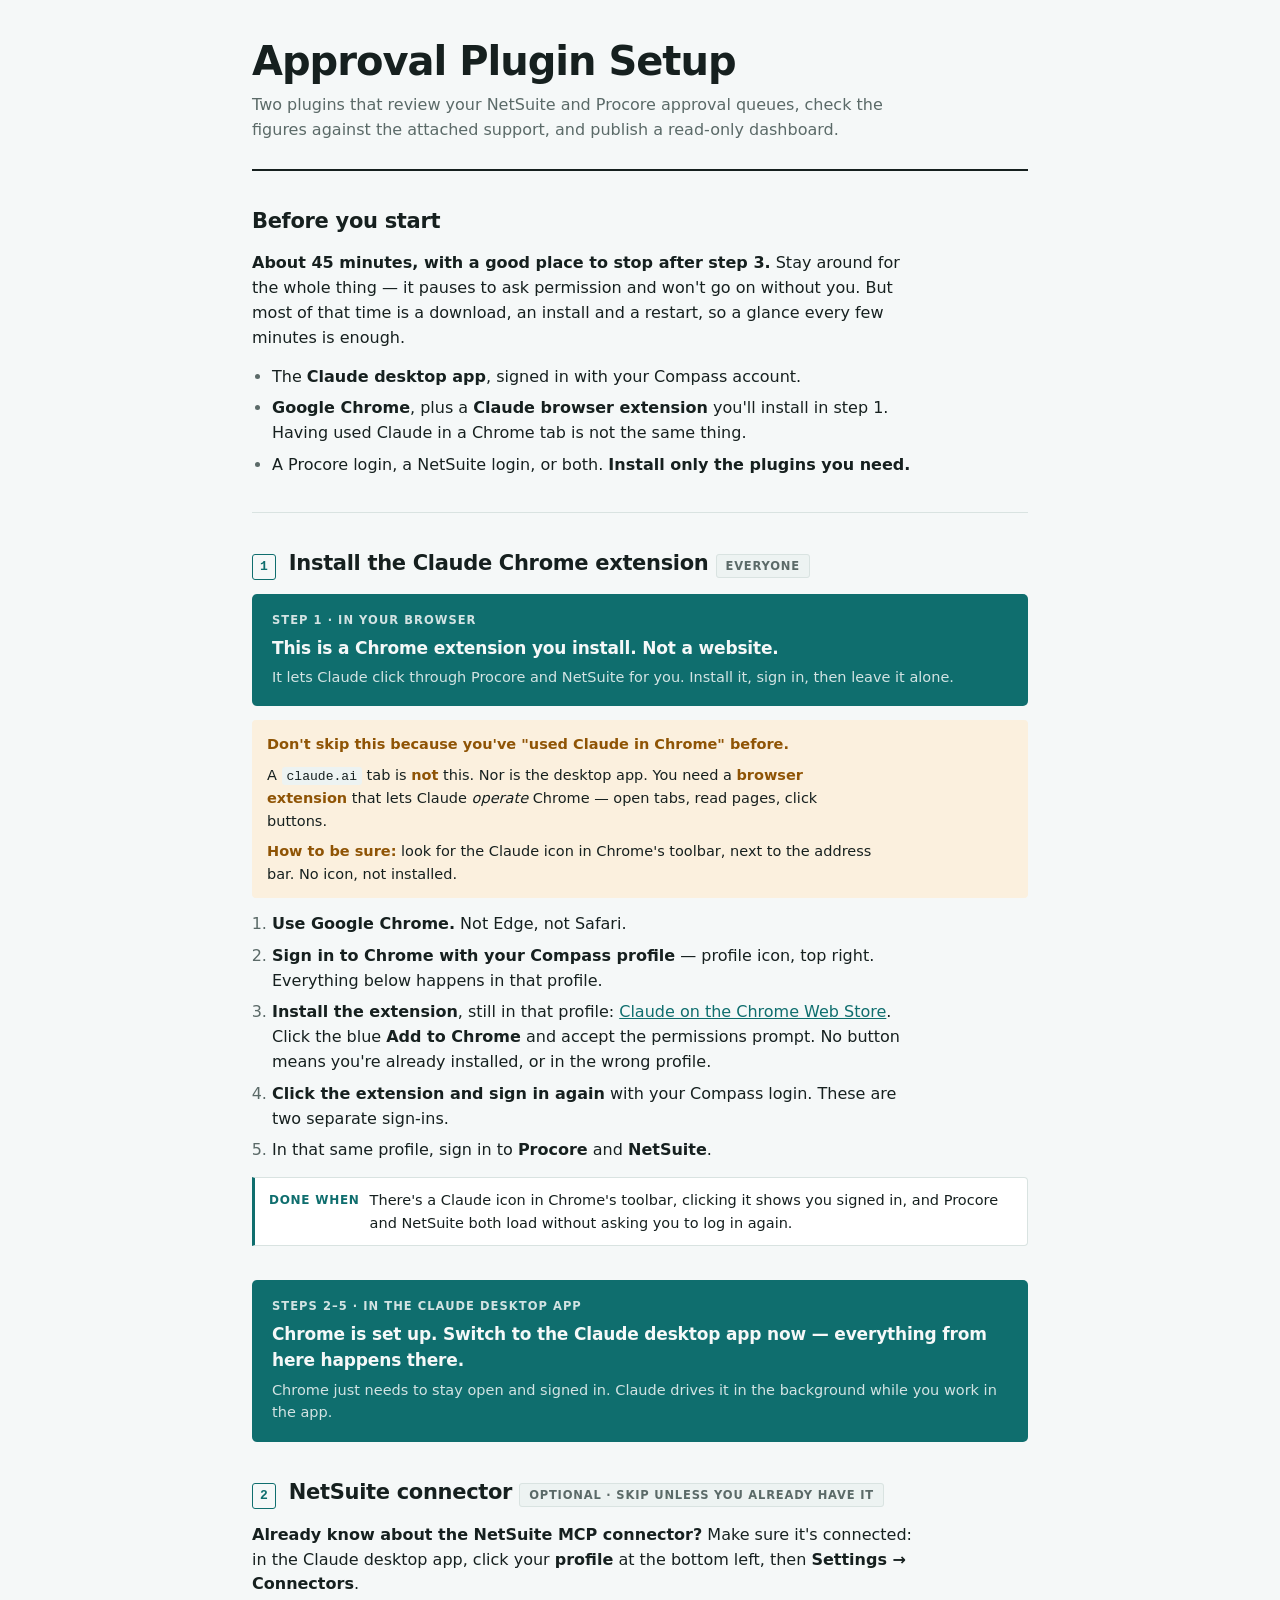
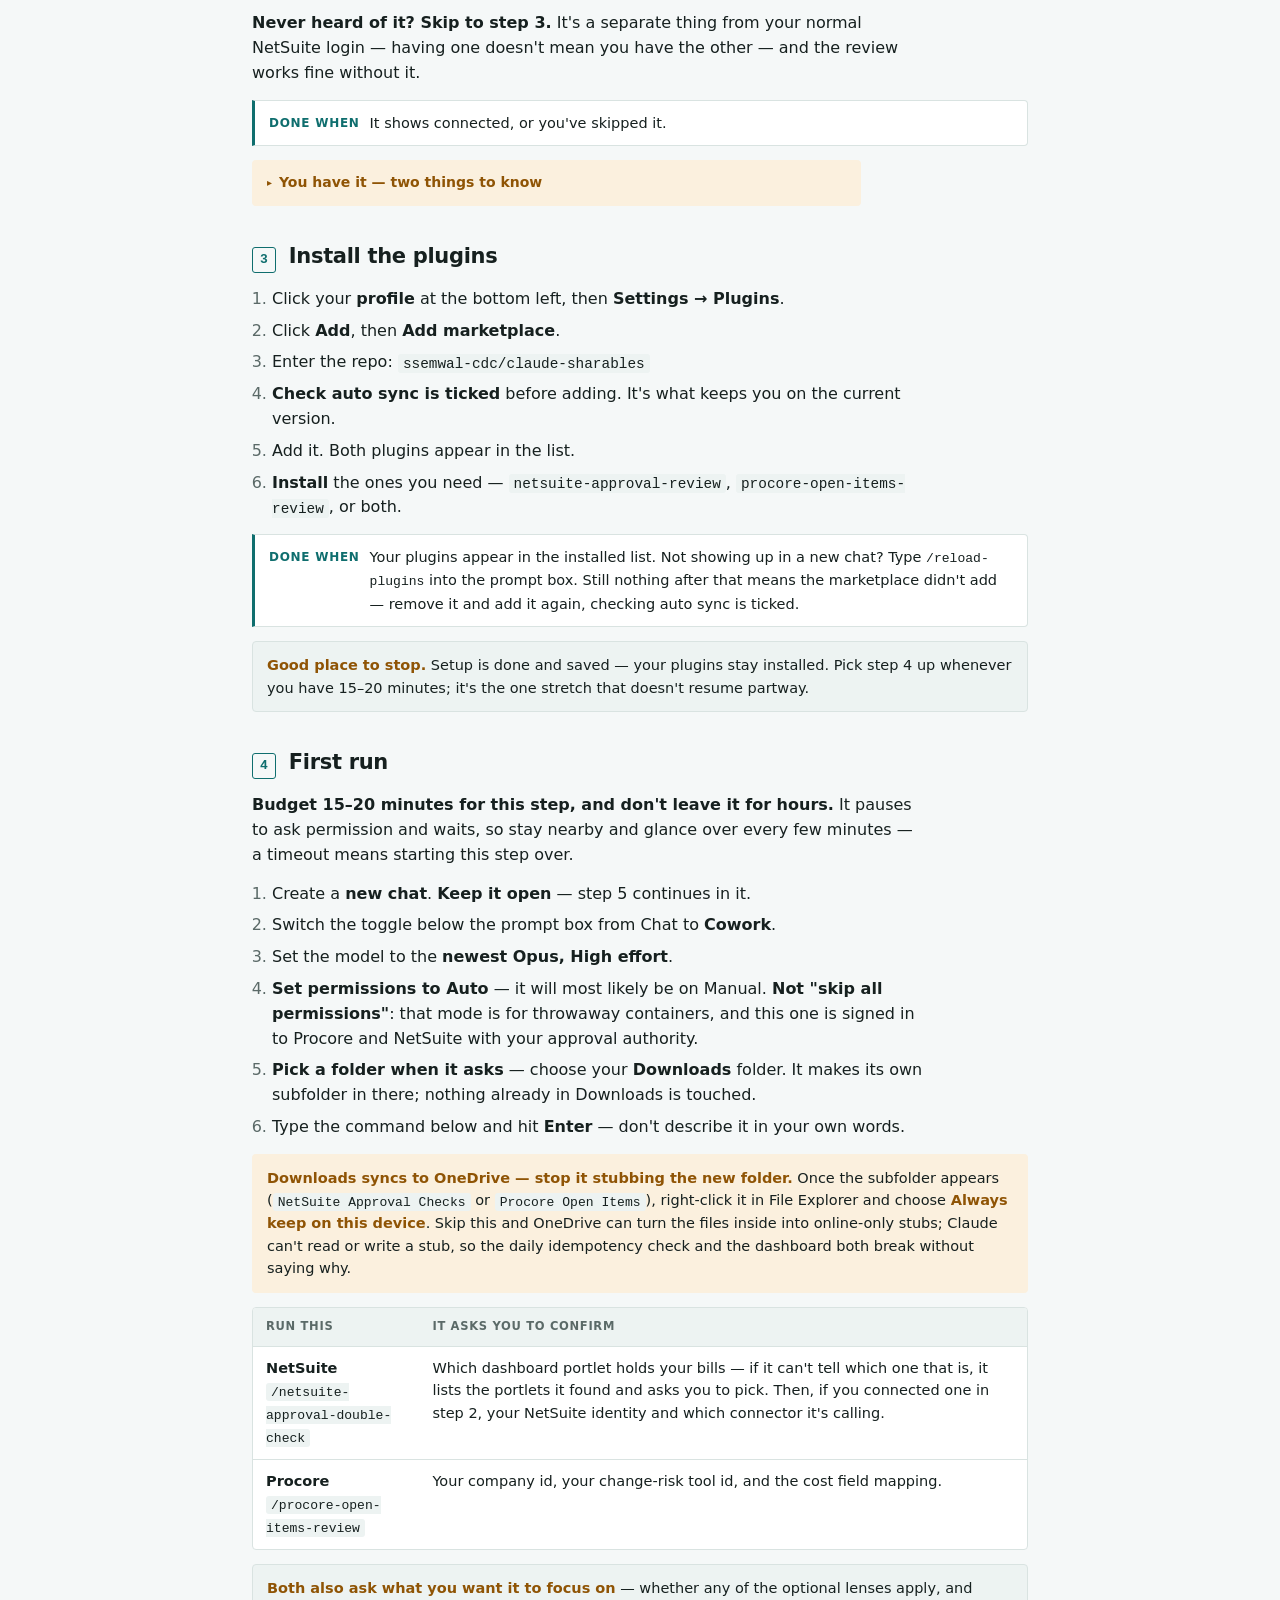
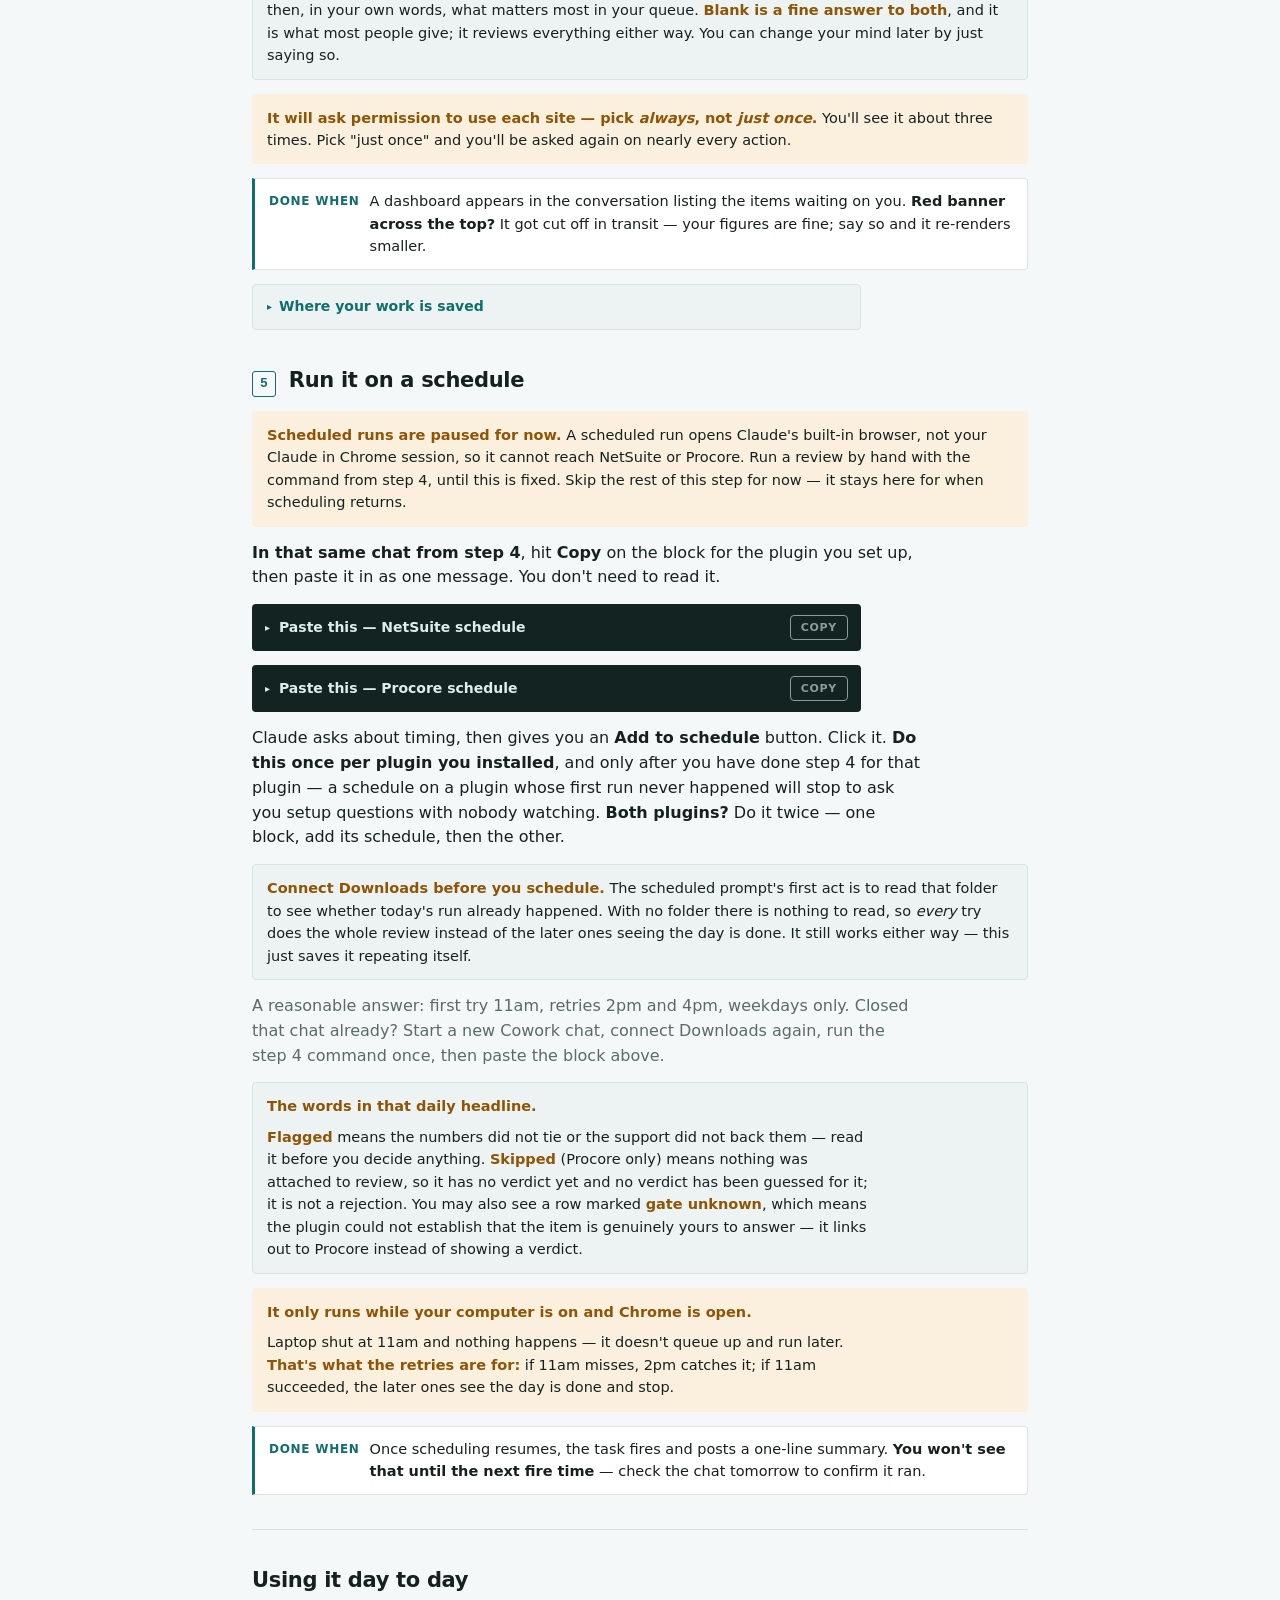
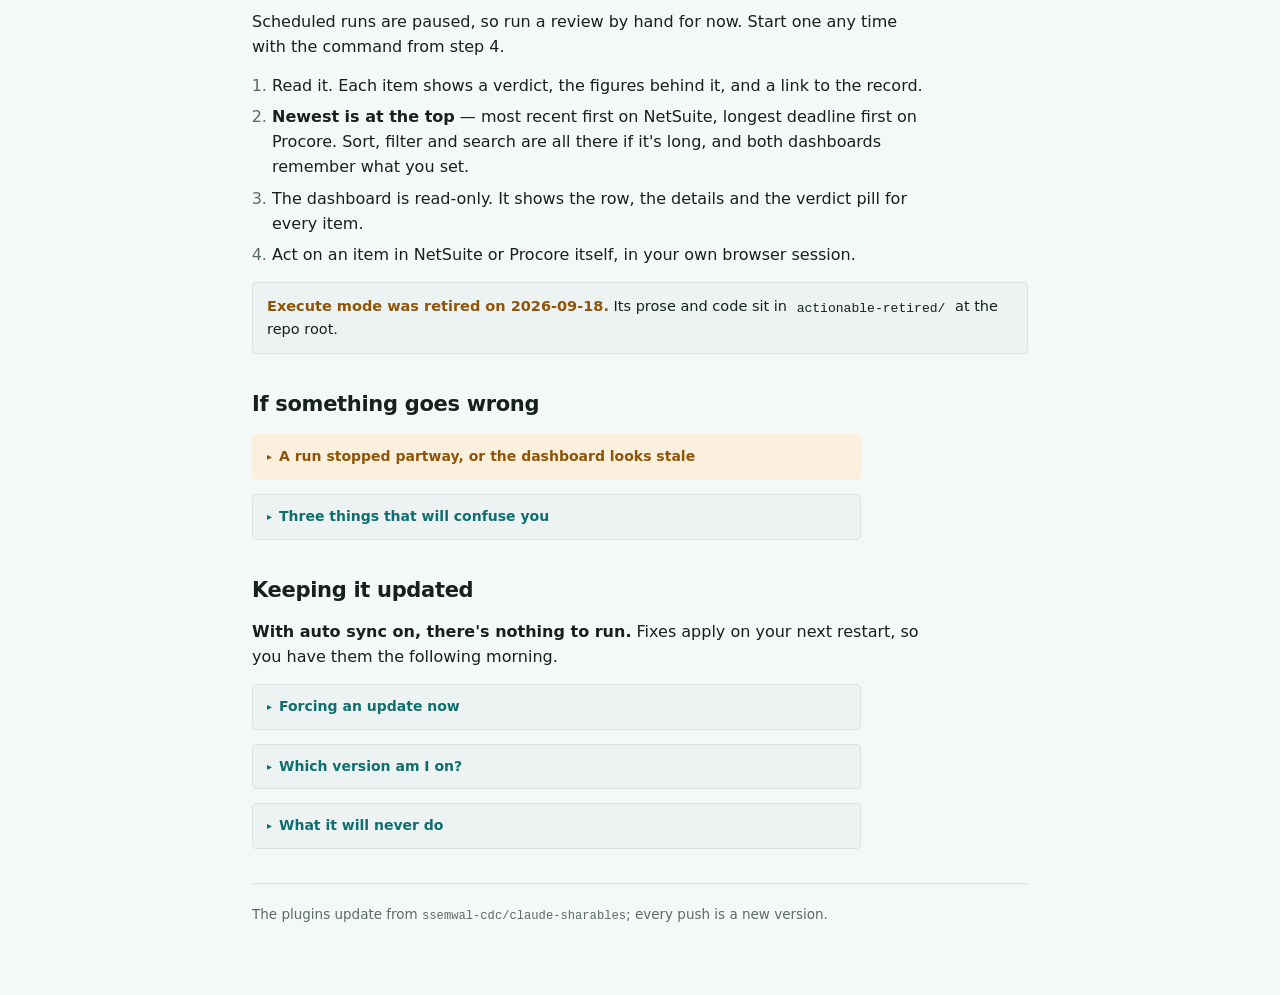
==== commit a1803037: "Fix reviewer defect: caveat the still-active schedule steps Add a skip line to the paused notice, an" ====
--- a/docs/onboarding.html
+++ b/docs/onboarding.html
@@ -296,7 +296,7 @@
 
 <section>
   <div class="step-head"><span class="num">5</span><h2 id="step5">Run it on a schedule</h2></div>
-  <div class="note warn"><strong>Scheduled runs are paused for now.</strong> A scheduled run opens Claude's built-in browser, not your Claude in Chrome session, so it cannot reach NetSuite or Procore. Run a review by hand with the command from step 4, until this is fixed.</div>
+  <div class="note warn"><strong>Scheduled runs are paused for now.</strong> A scheduled run opens Claude's built-in browser, not your Claude in Chrome session, so it cannot reach NetSuite or Procore. Run a review by hand with the command from step 4, until this is fixed. Skip the rest of this step for now — it stays here for when scheduling returns.</div>
   <p><strong>In that same chat from step 4</strong>, hit <strong>Copy</strong> on the block for the plugin you set up, then paste it in as one message. You don't need to read it.</p>
 
   <details class="paste">
@@ -406,7 +406,7 @@
     <strong>It only runs while your computer is on and Chrome is open.</strong>
     <p style="margin-top:8px">Laptop shut at 11am and nothing happens — it doesn't queue up and run later. <strong>That's what the retries are for:</strong> if 11am misses, 2pm catches it; if 11am succeeded, the later ones see the day is done and stop.</p>
   </div>
-  <div class="done"><b>Done when</b><span>The task fires and posts a one-line summary. <strong>You won't see that until the next fire time</strong> — check the chat tomorrow to confirm it ran.</span></div>
+  <div class="done"><b>Done when</b><span>Once scheduling resumes, the task fires and posts a one-line summary. <strong>You won't see that until the next fire time</strong> — check the chat tomorrow to confirm it ran.</span></div>
 </section>
 
 <hr class="rule">
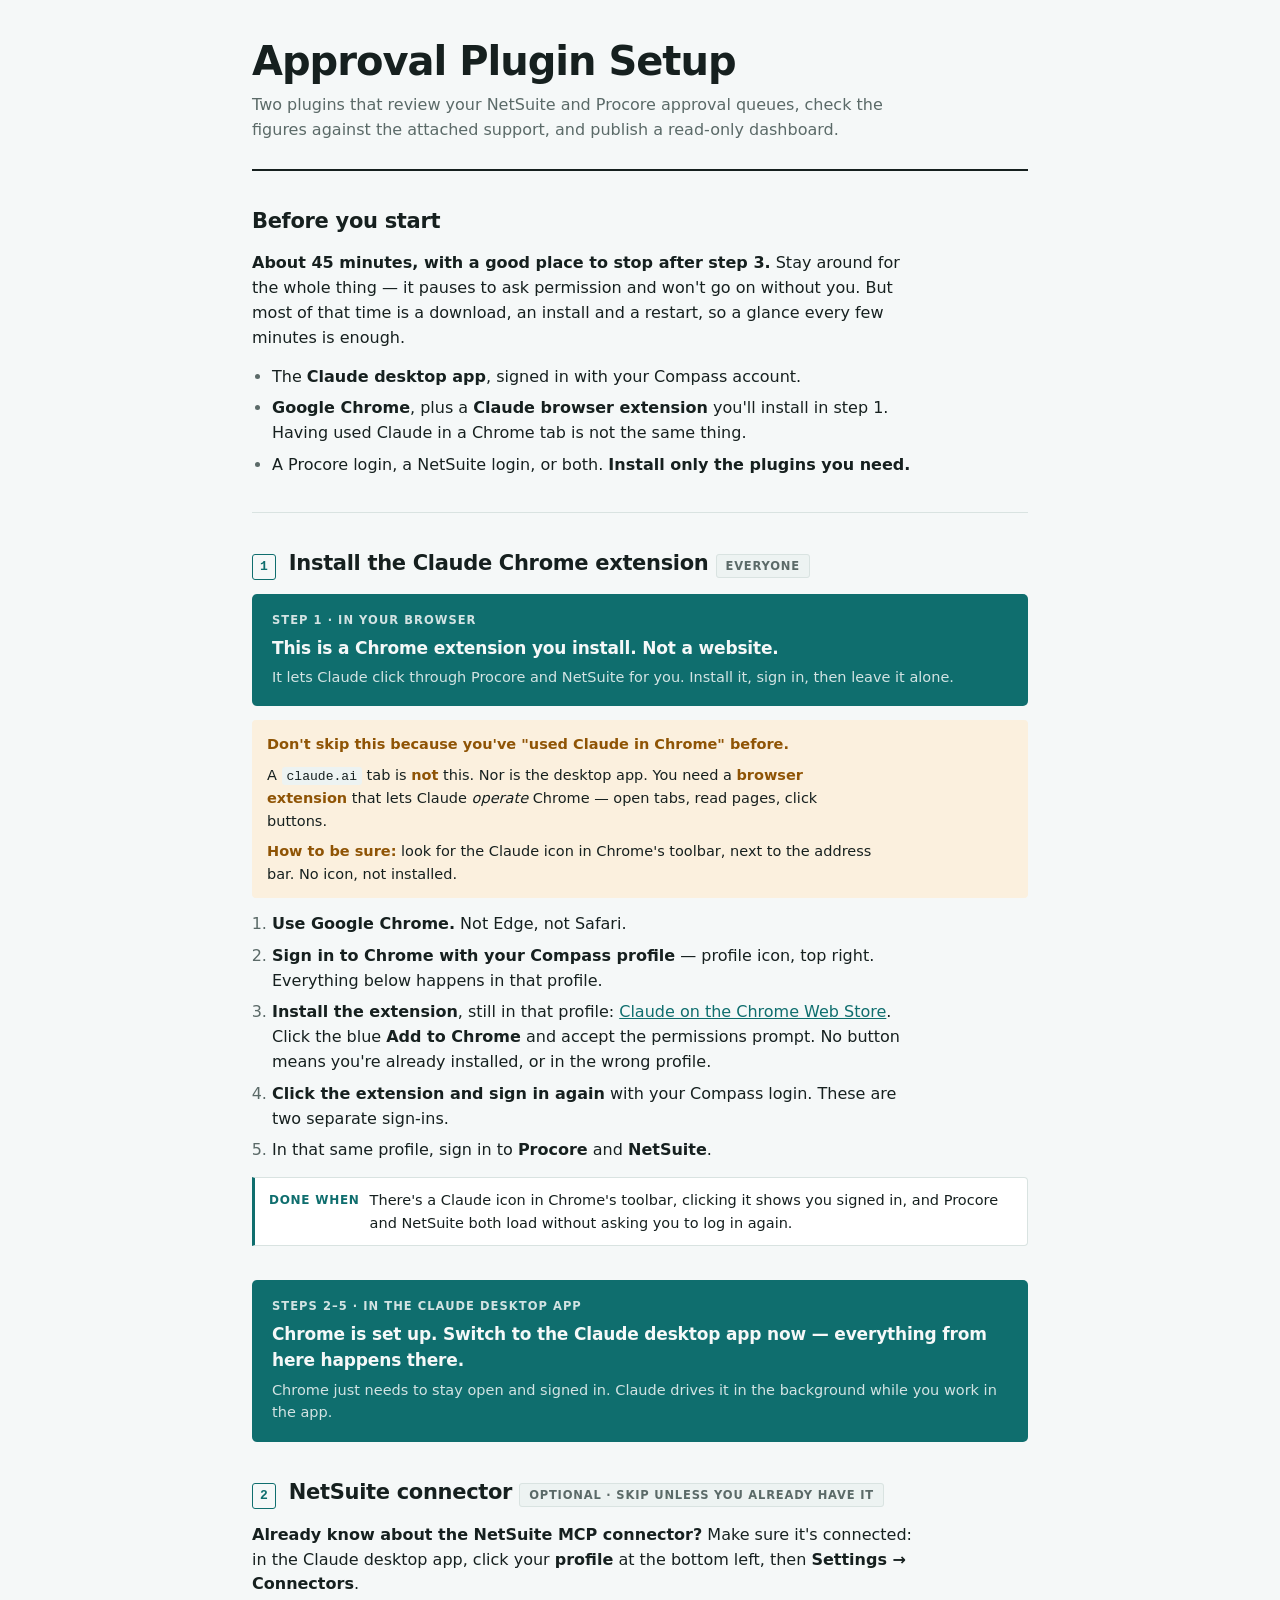
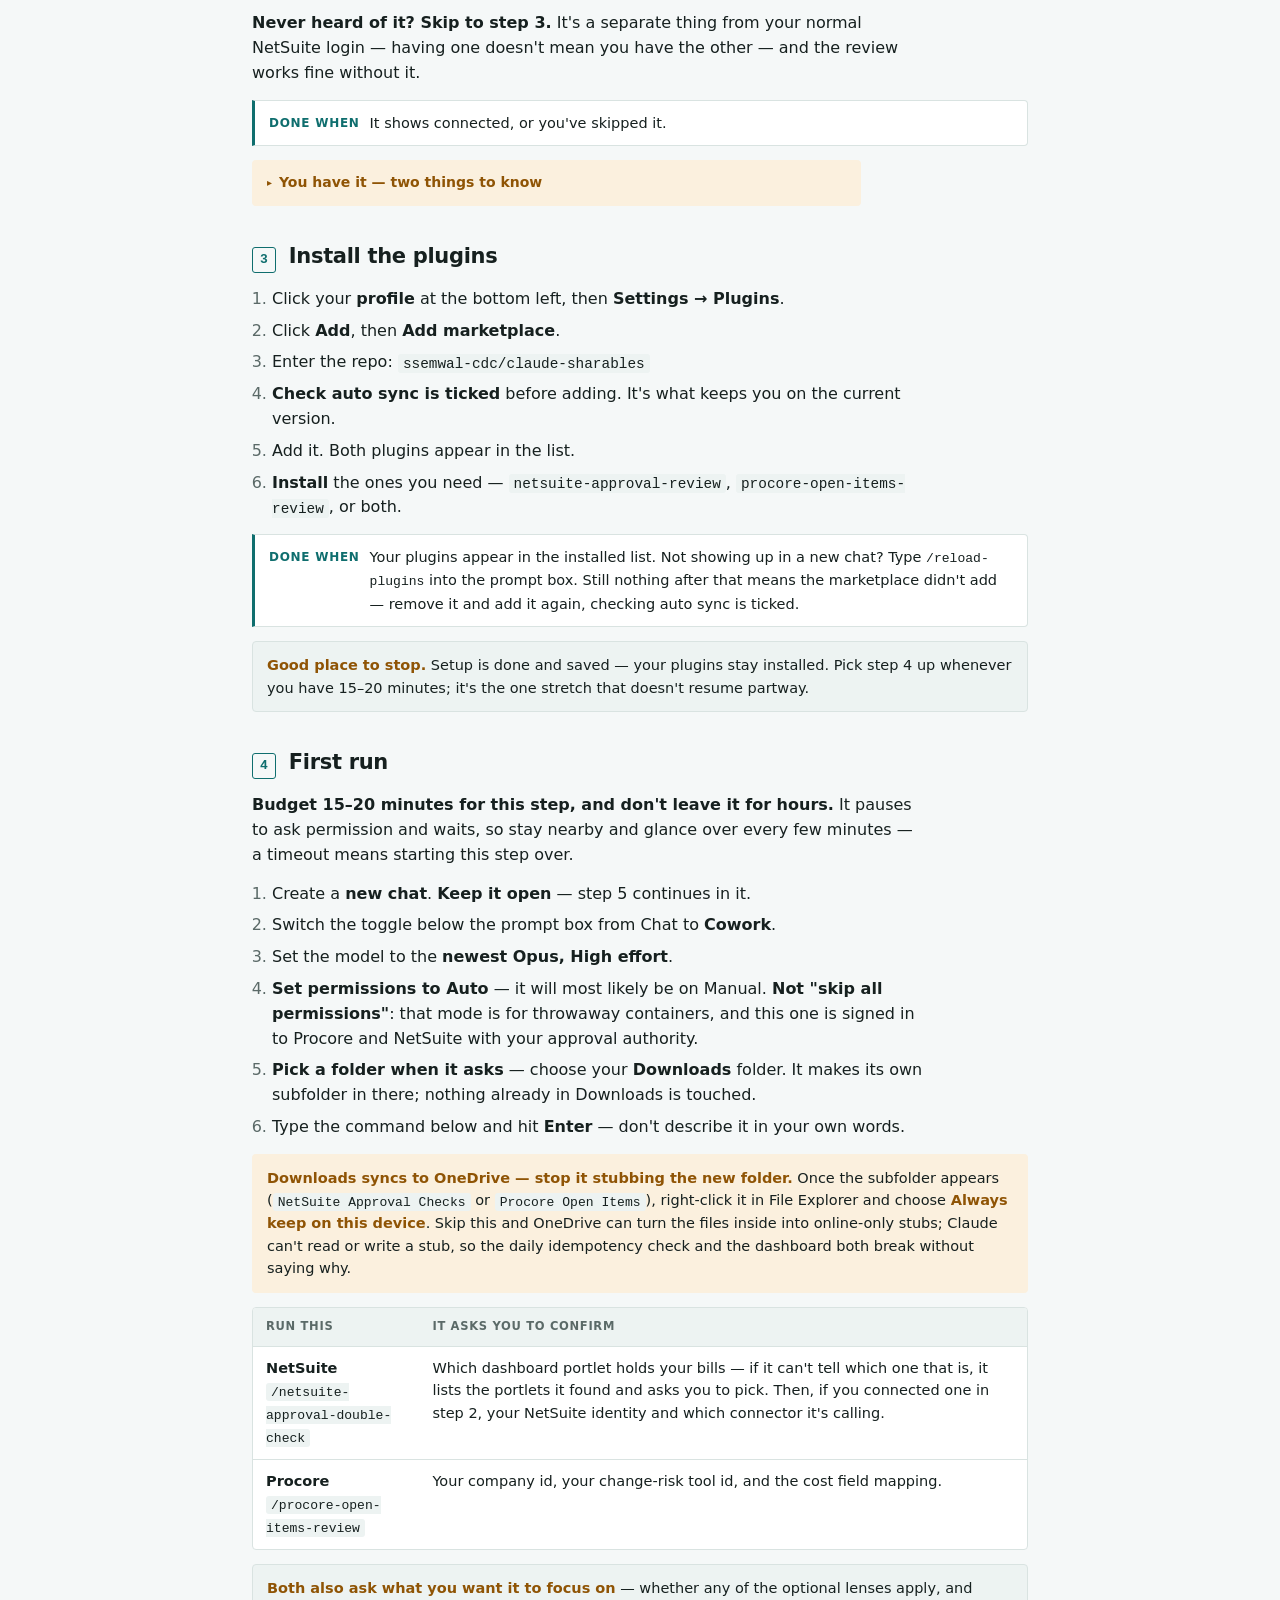
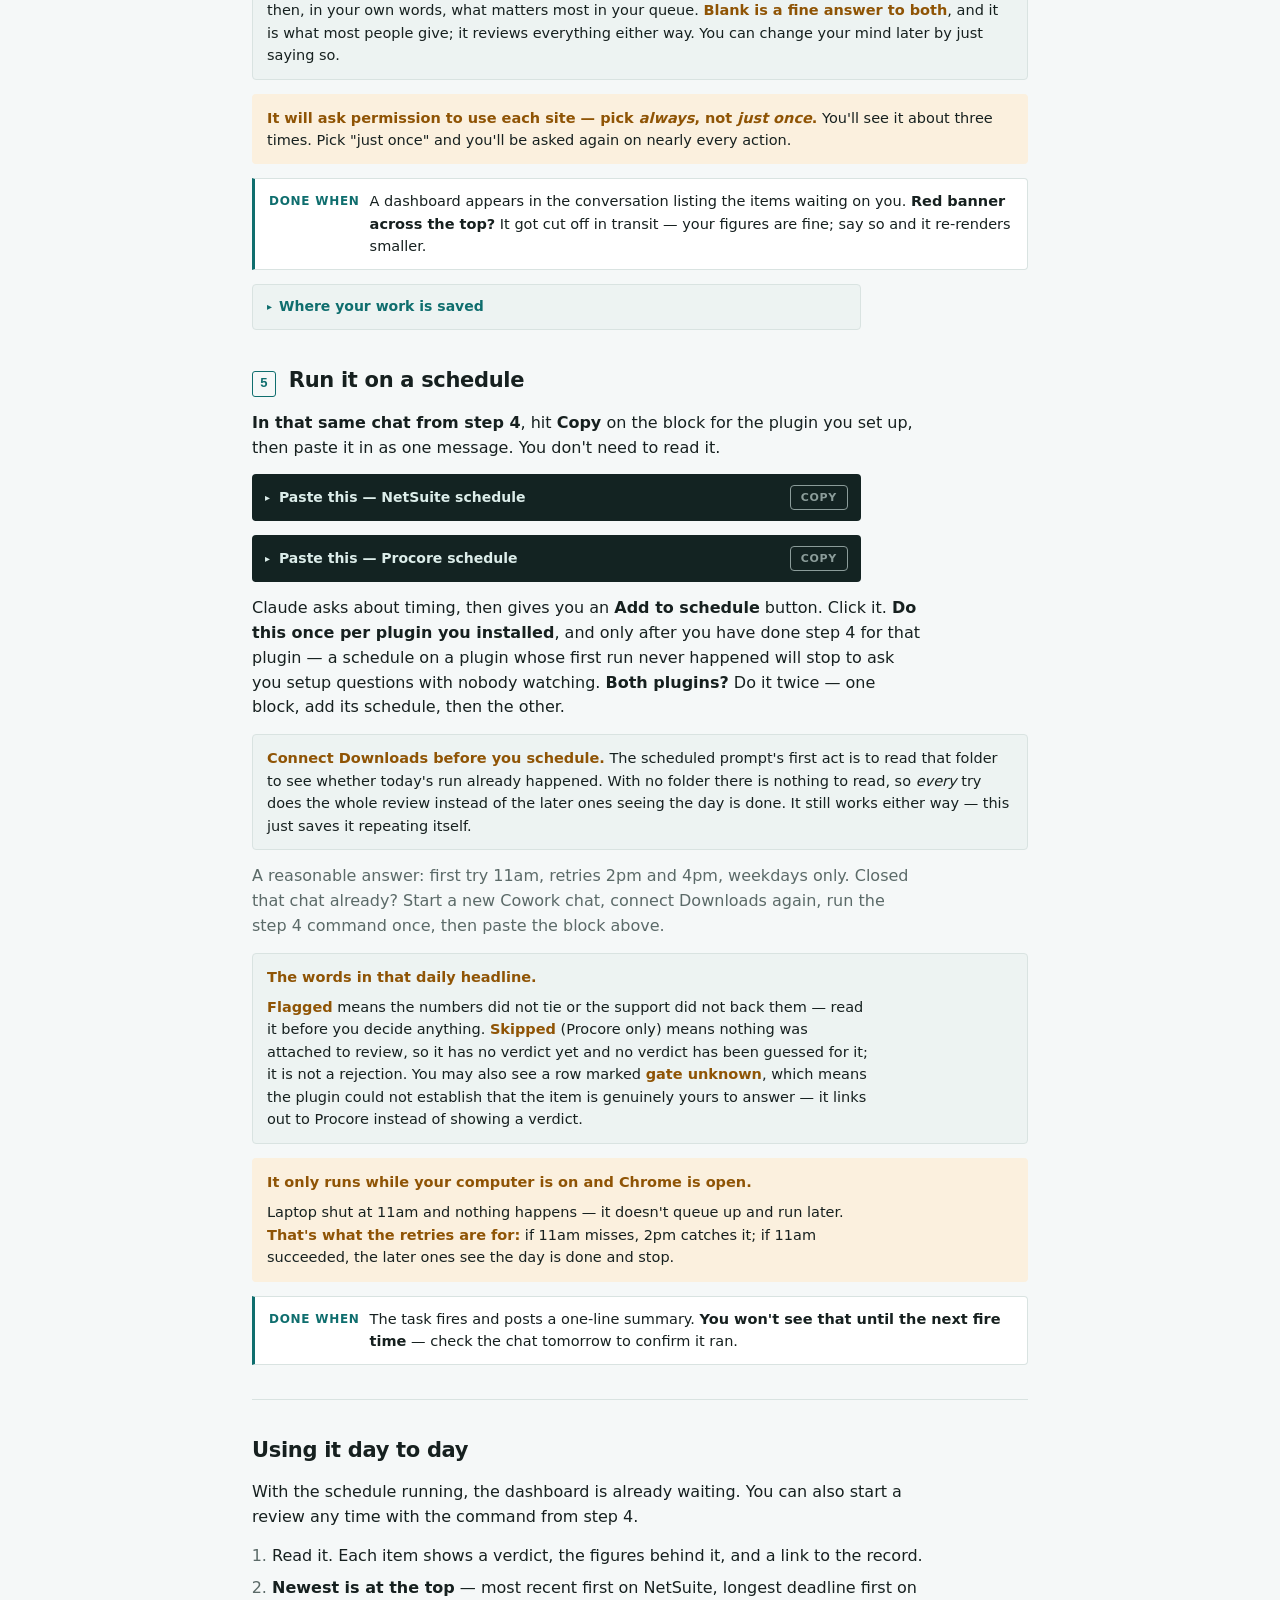
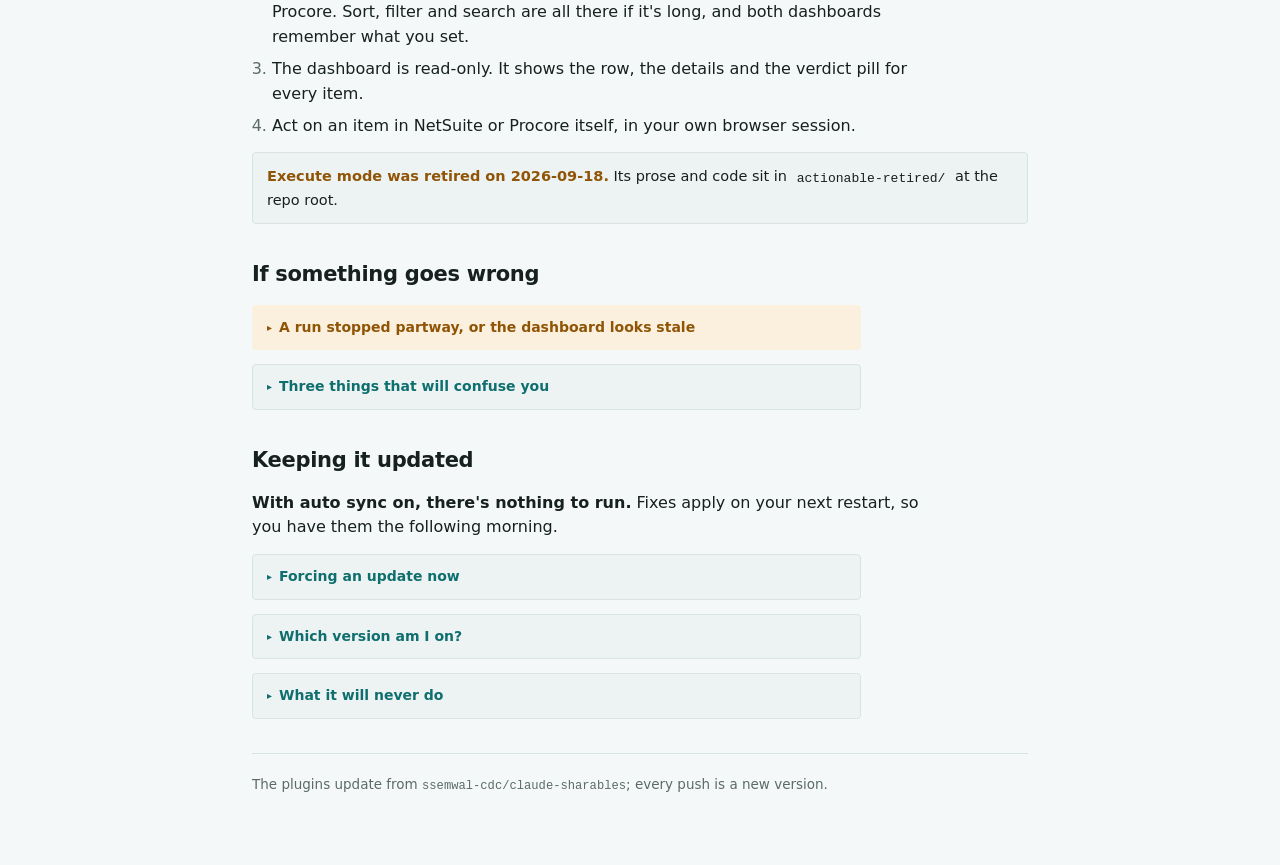
==== commit 36f82fa9: "Stop the schedule prompts restating skill rules The restated constraints drifted from the skills. Th" ====
--- a/docs/onboarding.html
+++ b/docs/onboarding.html
@@ -296,7 +296,6 @@
 
 <section>
   <div class="step-head"><span class="num">5</span><h2 id="step5">Run it on a schedule</h2></div>
-  <div class="note warn"><strong>Scheduled runs are paused for now.</strong> A scheduled run opens Claude's built-in browser, not your Claude in Chrome session, so it cannot reach NetSuite or Procore. Run a review by hand with the command from step 4, until this is fixed. Skip the rest of this step for now — it stays here for when scheduling returns.</div>
   <p><strong>In that same chat from step 4</strong>, hit <strong>Copy</strong> on the block for the plugin you set up, then paste it in as one message. You don't need to read it.</p>
 
   <details class="paste">
@@ -320,18 +319,9 @@
 Otherwise, invoke the `netsuite-approval-double-check` skill and follow it end to
 end. The skill owns the whole procedure — the queue queries, how attachments are
 read, the math and support-adequacy checks, the cross-checks, the state file, and
-how the dashboard is published. Follow what the skill says, not what this task
-remembers.
-
-Hard constraints, restated because a scheduled run has nobody watching it:
-- This is a REVIEW run. The plugin is read-only. Never click Approve, Approve
-  With Notes, or Reject on a NetSuite record.
-- Never call ns_createRecord or ns_updateRecord. The connector is read-only.
-- Review every item in the queue regardless of dollar amount.
-- Leave open any record tab the run actually needed, but do not open a tab per
-  queue row — every card on the dashboard links to its own record.
-- If NetSuite is not authenticated, stop and report that the session expired.
-  Never attempt to log in.
+how the dashboard is published, what to do when the connector or a session is
+unavailable, and which tabs to close. This prompt restates none of its rules on
+purpose. Where anything here seems to disagree with the skill, the skill wins.
 
 On success, update the state file per the skill's schema, including today's date as
 `lastCompletedRun` and the run time as `lastRunTime`.
@@ -342,7 +332,8 @@
 in chat.
 
 If the run fails partway, do NOT set `lastCompletedRun` — leave it so the next
-fallback window retries. Report what blocked it.</pre>
+fallback window retries, unless the skill says the blocker will not clear on its
+own. Report what blocked it.</pre>
   </details>
 
   <details class="paste">
@@ -365,27 +356,21 @@
 Otherwise, invoke the `procore-open-items-review` skill and follow it end to end. The
 skill owns the whole procedure — the queue query, the actionability gate, how
 attachments are read, the cost and pay-application checks, the state file, and how
-the dashboard is published. Follow what the skill says, not what this task remembers.
-
-Hard constraints, restated because a scheduled run has nobody watching it:
-- This is a REVIEW run. The plugin is read-only. Never click Respond, Approve,
-  Reject, Revise and Resubmit, or Edit on a Procore item.
-- Every Procore API call is a GET. Never POST, PUT, PATCH or DELETE.
-- Review every item I can actually action, regardless of dollar amount.
-- Leave each reviewed record's tab open so I can act on it. Close scratch tabs.
-- If Procore is not authenticated, stop and report that the session expired. Never
-  attempt to log in.
+the dashboard is published, what to do when the session is unavailable, and which
+tabs to close. This prompt restates none of its rules on purpose. Where anything
+here seems to disagree with the skill, the skill wins.
 
 On success, update the state file per the skill's schema, including today's date as
 `lastCompletedRun` and the run time as `lastRunTime`.
 
 Then report in chat with ONE line and nothing else:
-  &lt;n&gt; awaiting you · &lt;n&gt; flagged · &lt;n&gt; tie out · &lt;n&gt; skipped · dashboard updated
+  &lt;n&gt; awaiting you · &lt;n&gt; flagged · &lt;n&gt; skipped · dashboard updated
 Add a second line only if something blocked the run. Do not put per-item verdicts
 in chat.
 
 If the run fails partway, do NOT set `lastCompletedRun` — leave it so the next
-fallback window retries. Report what blocked it.</pre>
+fallback window retries, unless the skill says the blocker will not clear on its
+own. Report what blocked it.</pre>
   </details>
 
   <p>Claude asks about timing, then gives you an <strong>Add to schedule</strong> button. Click it. <strong>Do this once per plugin you installed</strong>, and only after you have done step 4 for that plugin — a schedule on a plugin whose first run never happened will stop to ask you setup questions with nobody watching. <strong>Both plugins?</strong> Do it twice — one block, add its schedule, then the other.</p>
@@ -406,14 +391,14 @@
     <strong>It only runs while your computer is on and Chrome is open.</strong>
     <p style="margin-top:8px">Laptop shut at 11am and nothing happens — it doesn't queue up and run later. <strong>That's what the retries are for:</strong> if 11am misses, 2pm catches it; if 11am succeeded, the later ones see the day is done and stop.</p>
   </div>
-  <div class="done"><b>Done when</b><span>Once scheduling resumes, the task fires and posts a one-line summary. <strong>You won't see that until the next fire time</strong> — check the chat tomorrow to confirm it ran.</span></div>
+  <div class="done"><b>Done when</b><span>The task fires and posts a one-line summary. <strong>You won't see that until the next fire time</strong> — check the chat tomorrow to confirm it ran.</span></div>
 </section>
 
 <hr class="rule">
 
 <section>
   <h2 id="daily">Using it day to day</h2>
-  <p>Scheduled runs are paused, so run a review by hand for now. Start one any time with the command from step 4.</p>
+  <p>With the schedule running, the dashboard is already waiting. You can also start a review any time with the command from step 4.</p>
   <ol class="tight">
     <li>Read it. Each item shows a verdict, the figures behind it, and a link to the record.</li>
     <li><strong>Newest is at the top</strong> — most recent first on NetSuite, longest deadline first on Procore. Sort, filter and search are all there if it's long, and both dashboards remember what you set.</li>
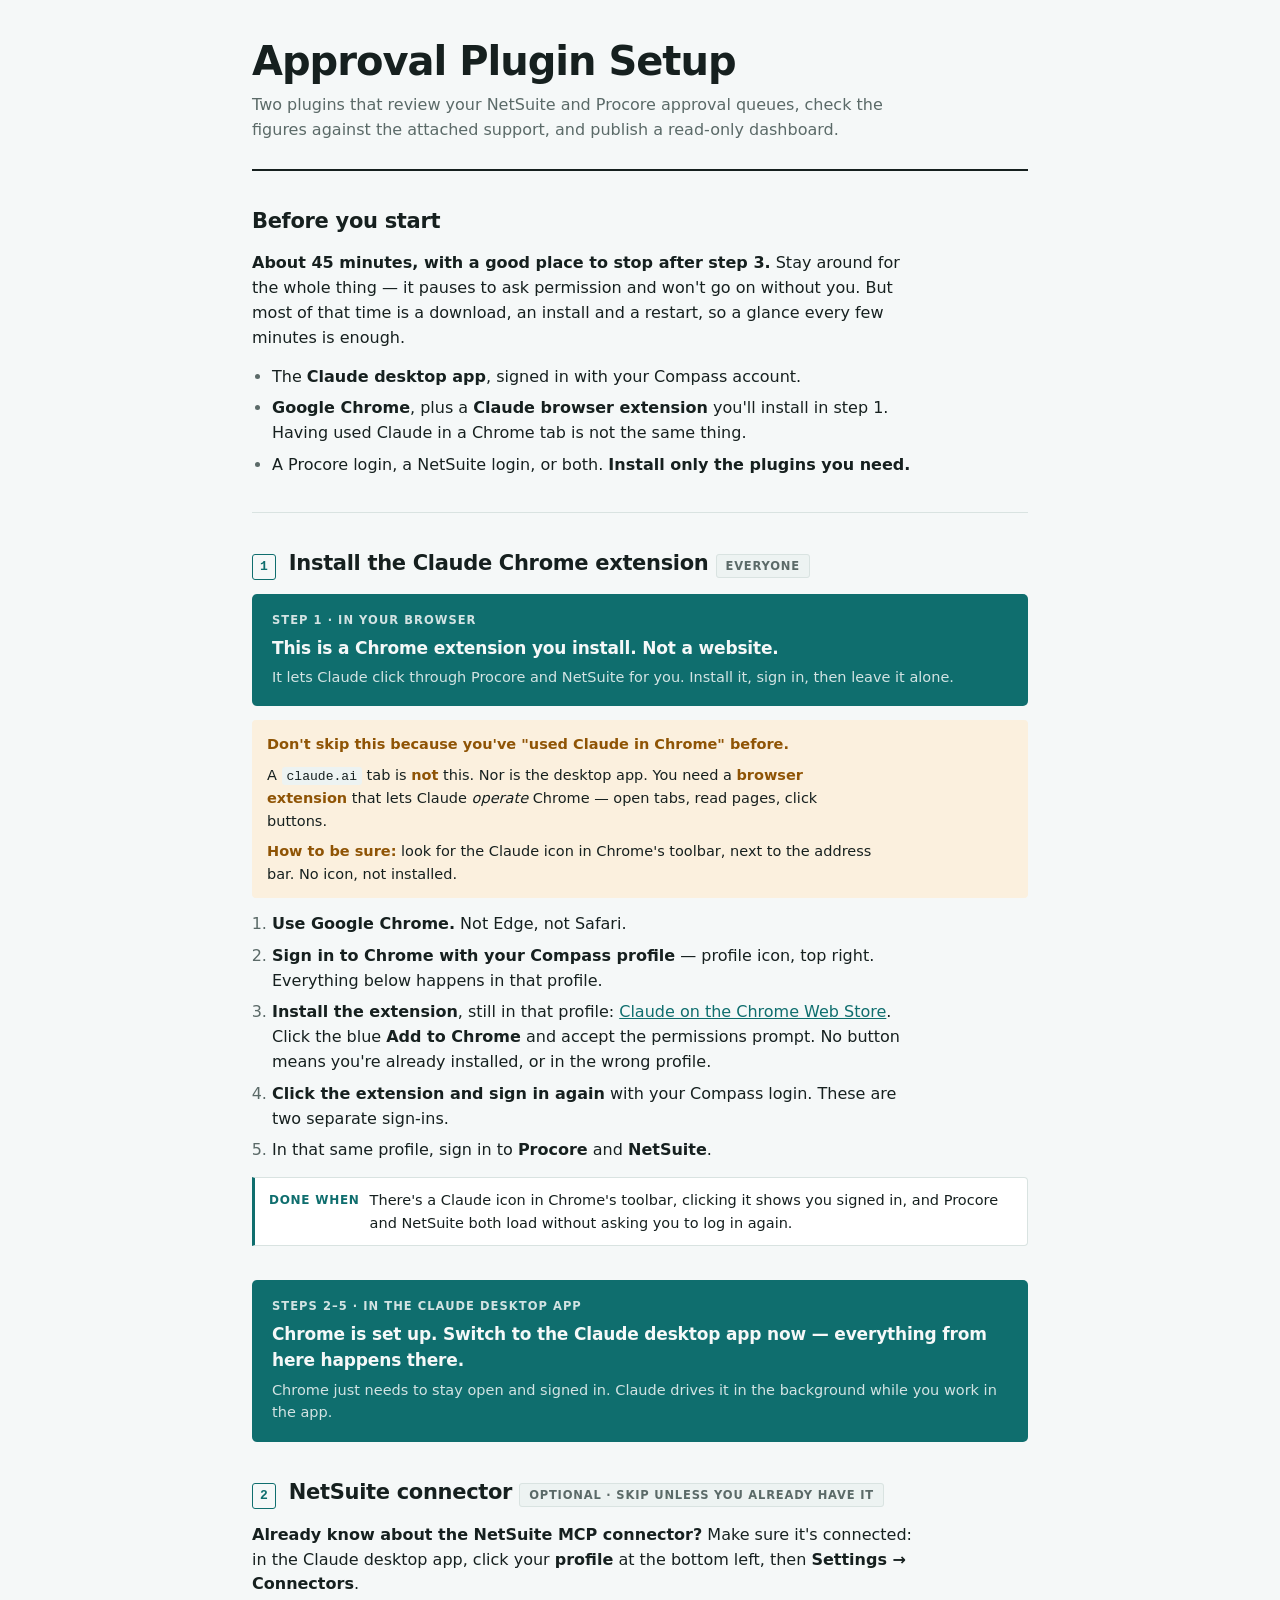
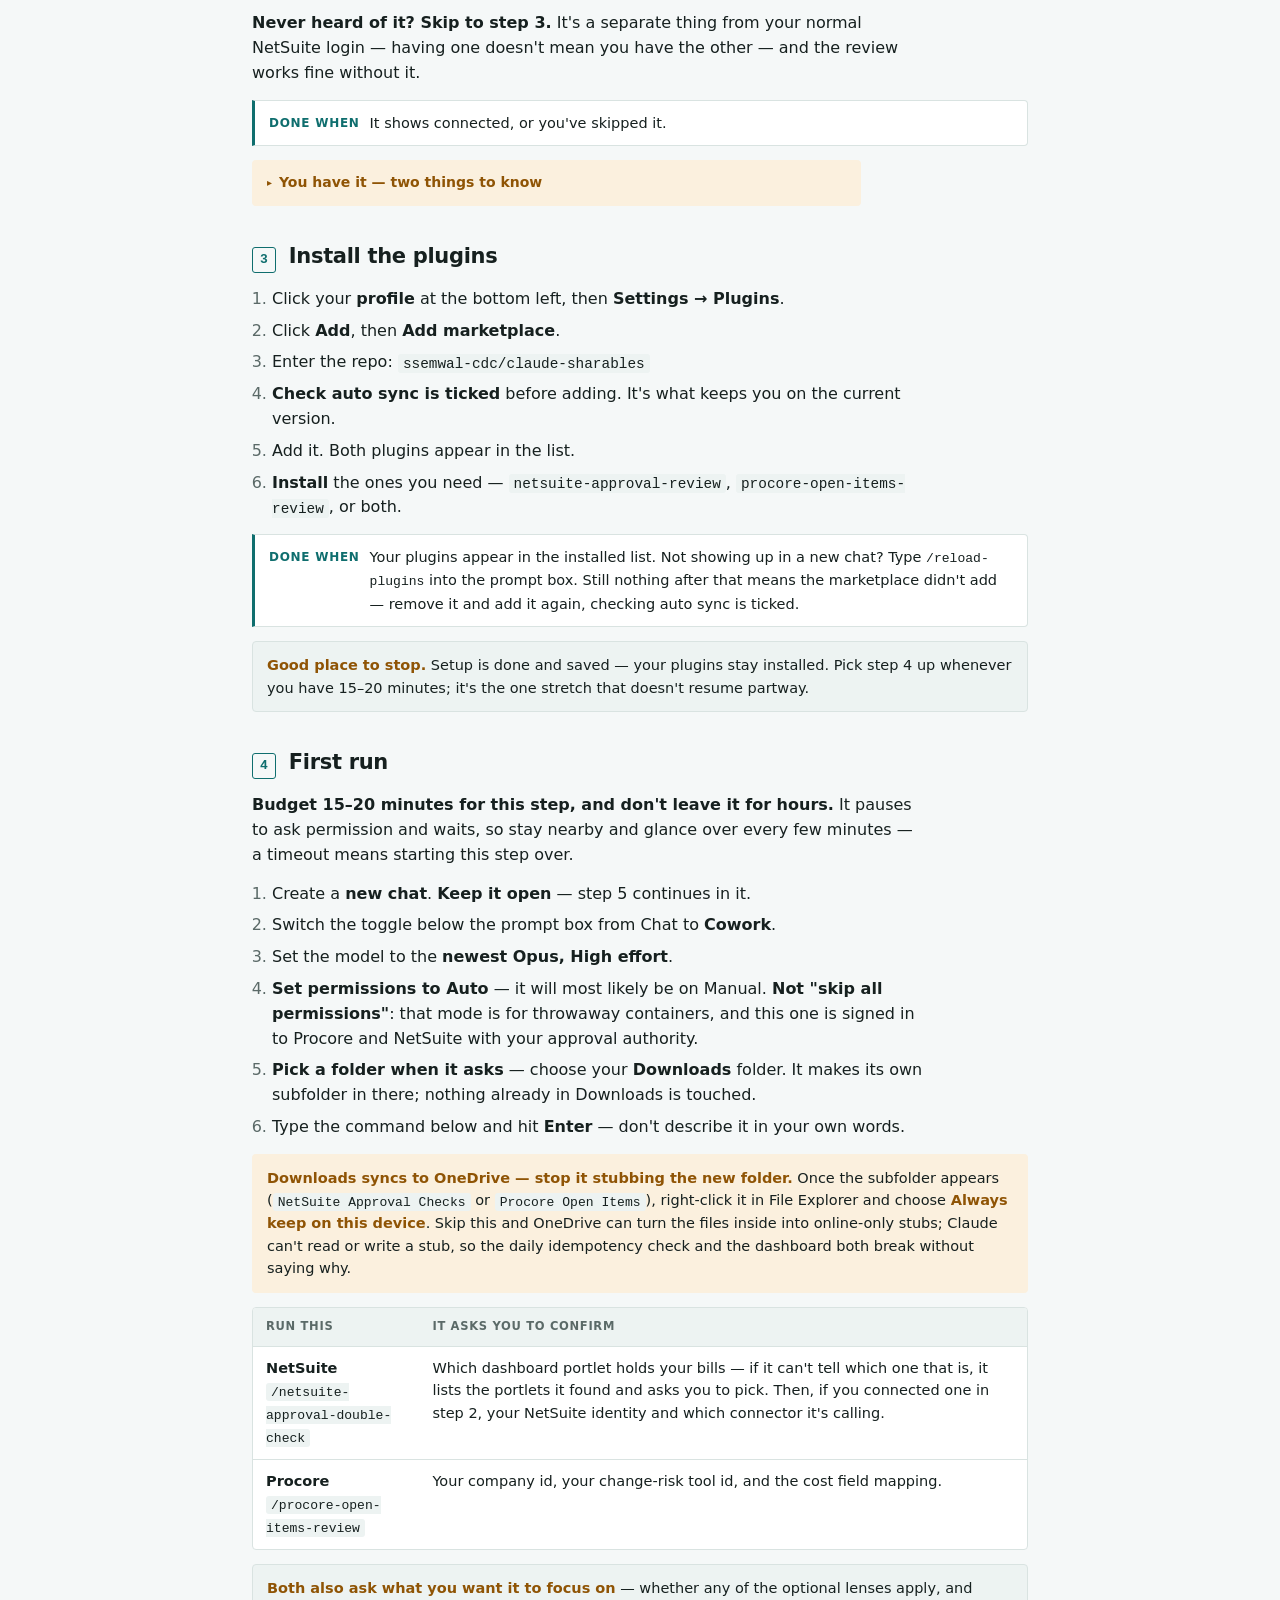
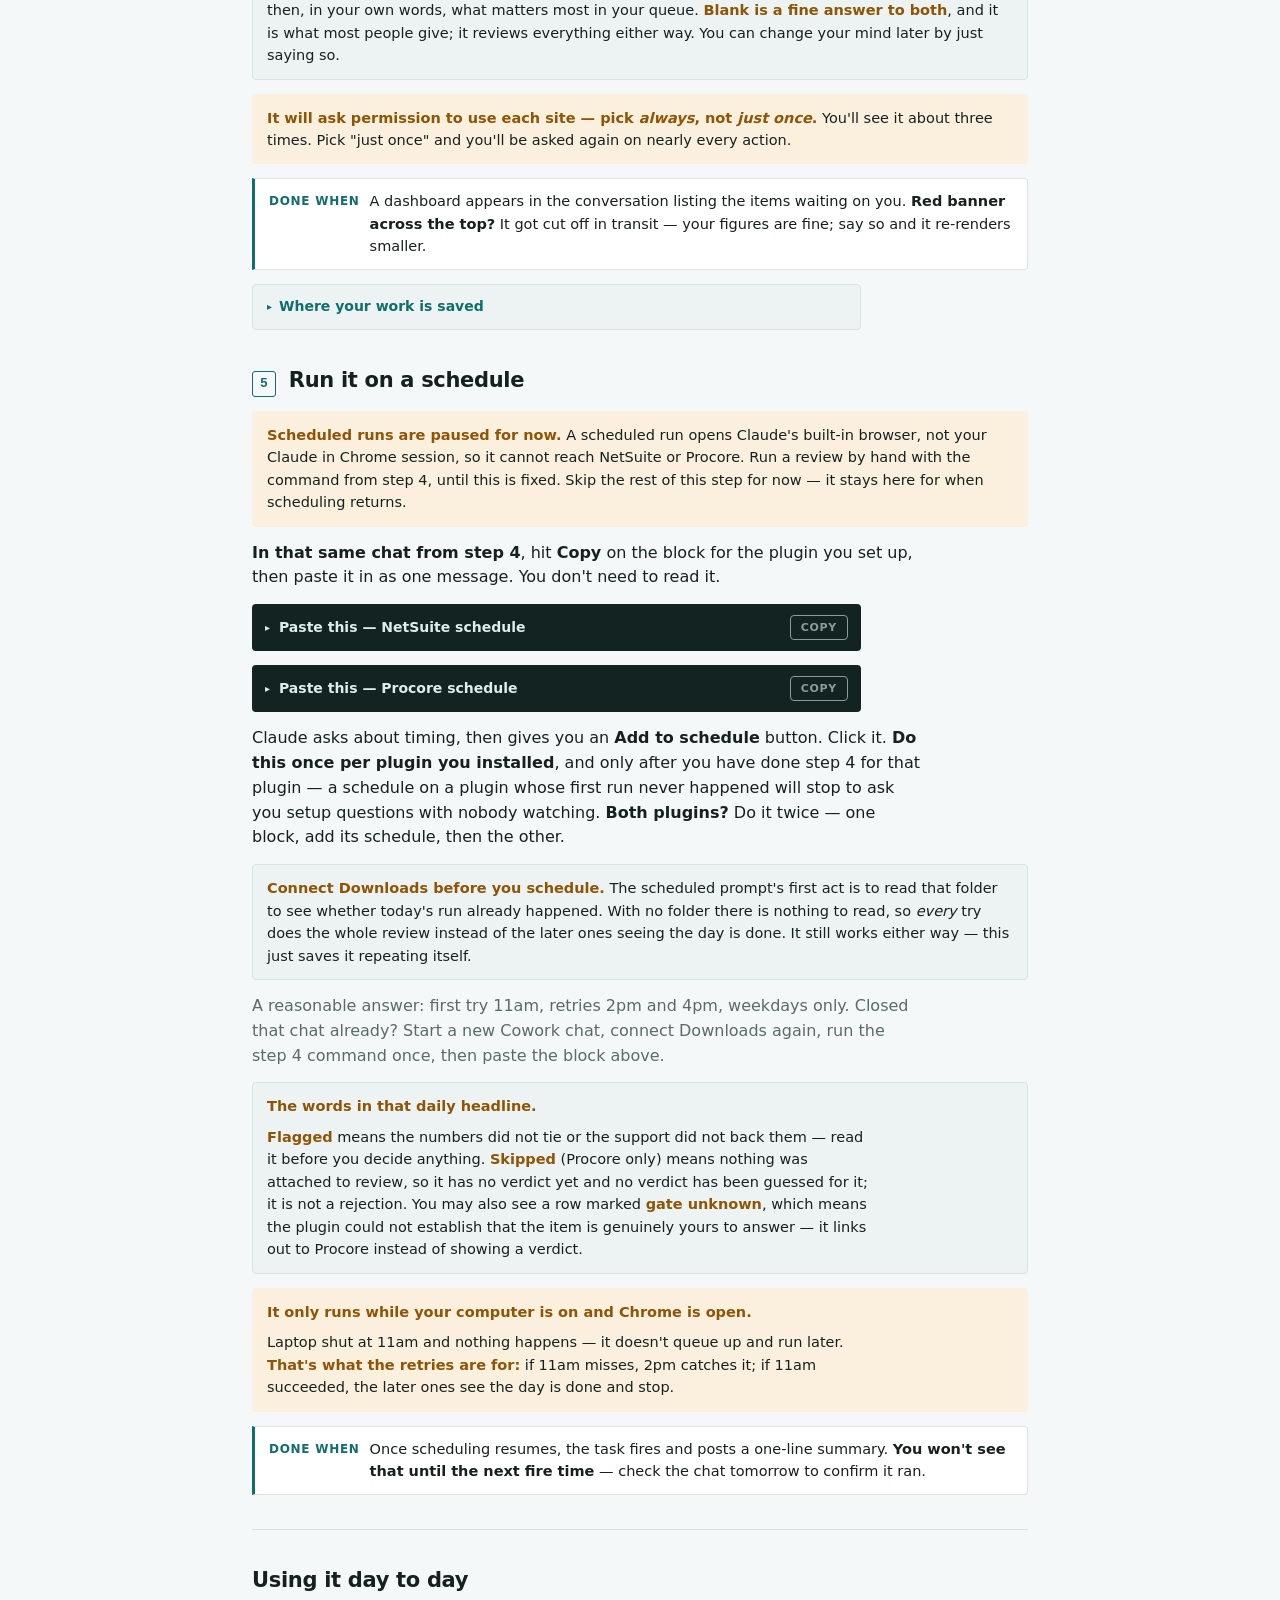
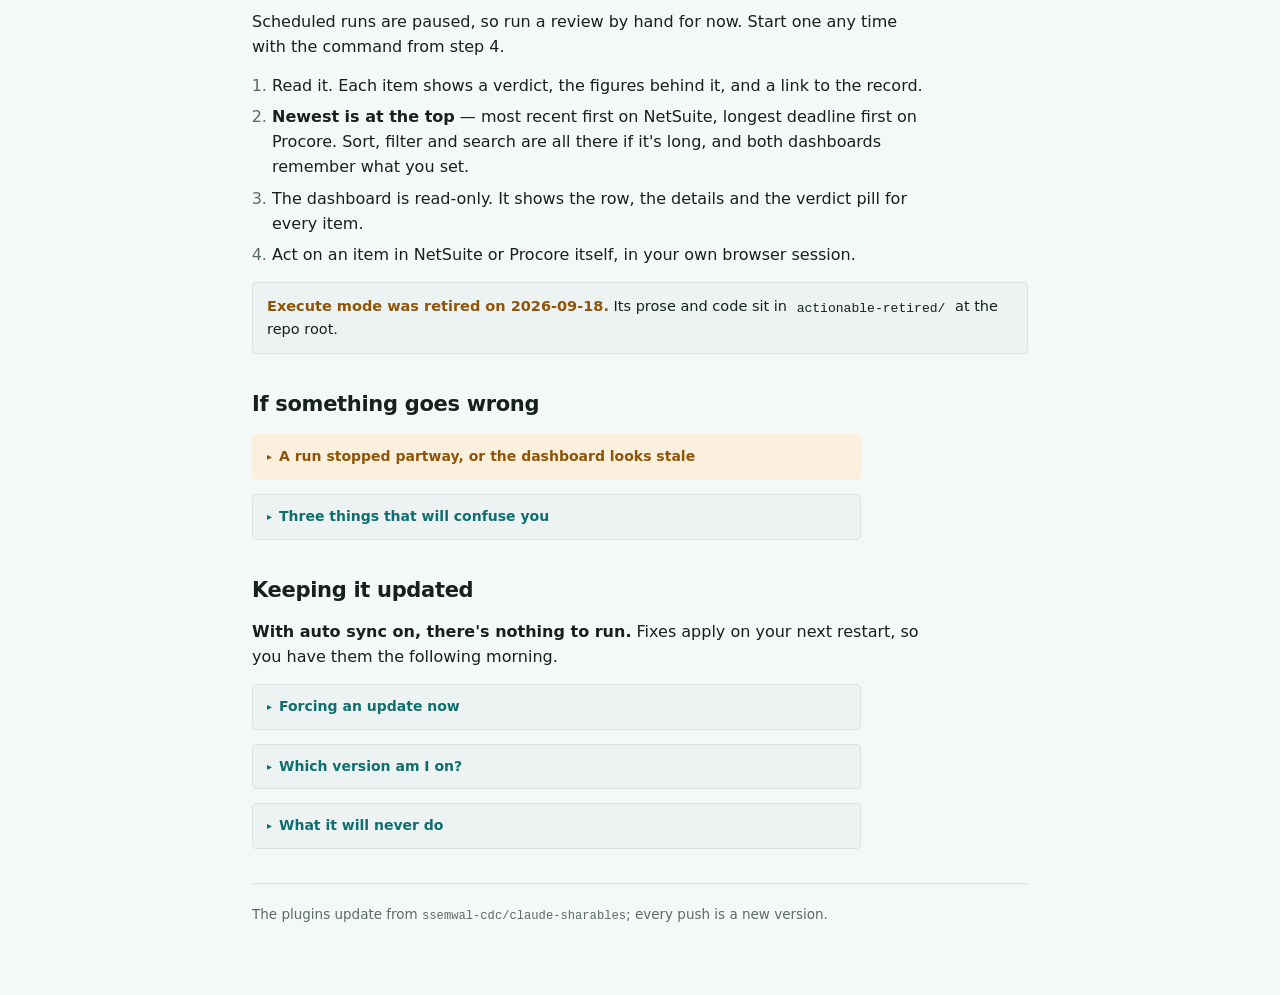
==== commit 08dc361a: "Merge pull request #30 from ssemwal-cdc/claude/thin-schedule-prompts Stop the schedule prompts resta" ====
--- a/docs/onboarding.html
+++ b/docs/onboarding.html
@@ -296,6 +296,7 @@
 
 <section>
   <div class="step-head"><span class="num">5</span><h2 id="step5">Run it on a schedule</h2></div>
+  <div class="note warn"><strong>Scheduled runs are paused for now.</strong> A scheduled run opens Claude's built-in browser, not your Claude in Chrome session, so it cannot reach NetSuite or Procore. Run a review by hand with the command from step 4, until this is fixed. Skip the rest of this step for now — it stays here for when scheduling returns.</div>
   <p><strong>In that same chat from step 4</strong>, hit <strong>Copy</strong> on the block for the plugin you set up, then paste it in as one message. You don't need to read it.</p>
 
   <details class="paste">
@@ -364,7 +365,7 @@
 `lastCompletedRun` and the run time as `lastRunTime`.
 
 Then report in chat with ONE line and nothing else:
-  &lt;n&gt; awaiting you · &lt;n&gt; flagged · &lt;n&gt; skipped · dashboard updated
+  &lt;n&gt; awaiting you · &lt;n&gt; flagged · &lt;n&gt; tie out · &lt;n&gt; skipped · dashboard updated
 Add a second line only if something blocked the run. Do not put per-item verdicts
 in chat.
 
@@ -391,14 +392,14 @@
     <strong>It only runs while your computer is on and Chrome is open.</strong>
     <p style="margin-top:8px">Laptop shut at 11am and nothing happens — it doesn't queue up and run later. <strong>That's what the retries are for:</strong> if 11am misses, 2pm catches it; if 11am succeeded, the later ones see the day is done and stop.</p>
   </div>
-  <div class="done"><b>Done when</b><span>The task fires and posts a one-line summary. <strong>You won't see that until the next fire time</strong> — check the chat tomorrow to confirm it ran.</span></div>
+  <div class="done"><b>Done when</b><span>Once scheduling resumes, the task fires and posts a one-line summary. <strong>You won't see that until the next fire time</strong> — check the chat tomorrow to confirm it ran.</span></div>
 </section>
 
 <hr class="rule">
 
 <section>
   <h2 id="daily">Using it day to day</h2>
-  <p>With the schedule running, the dashboard is already waiting. You can also start a review any time with the command from step 4.</p>
+  <p>Scheduled runs are paused, so run a review by hand for now. Start one any time with the command from step 4.</p>
   <ol class="tight">
     <li>Read it. Each item shows a verdict, the figures behind it, and a link to the record.</li>
     <li><strong>Newest is at the top</strong> — most recent first on NetSuite, longest deadline first on Procore. Sort, filter and search are all there if it's long, and both dashboards remember what you set.</li>
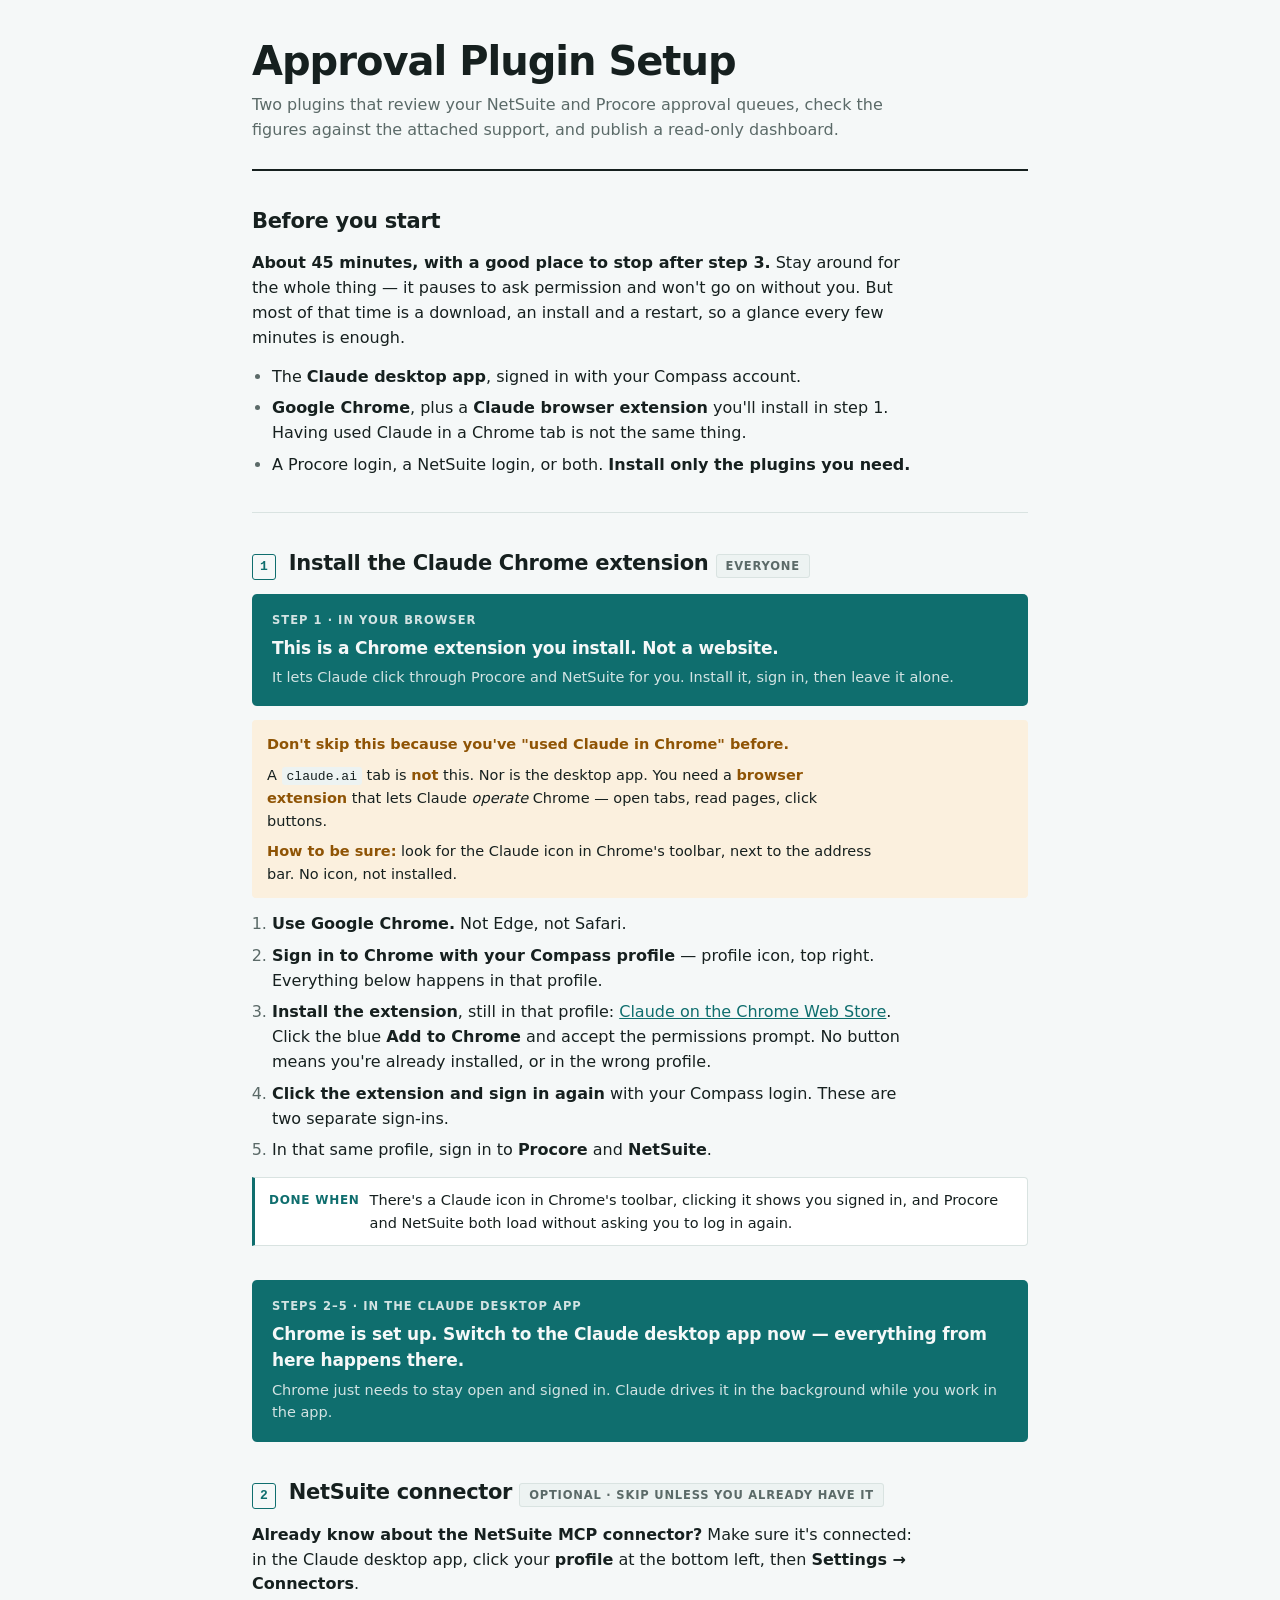
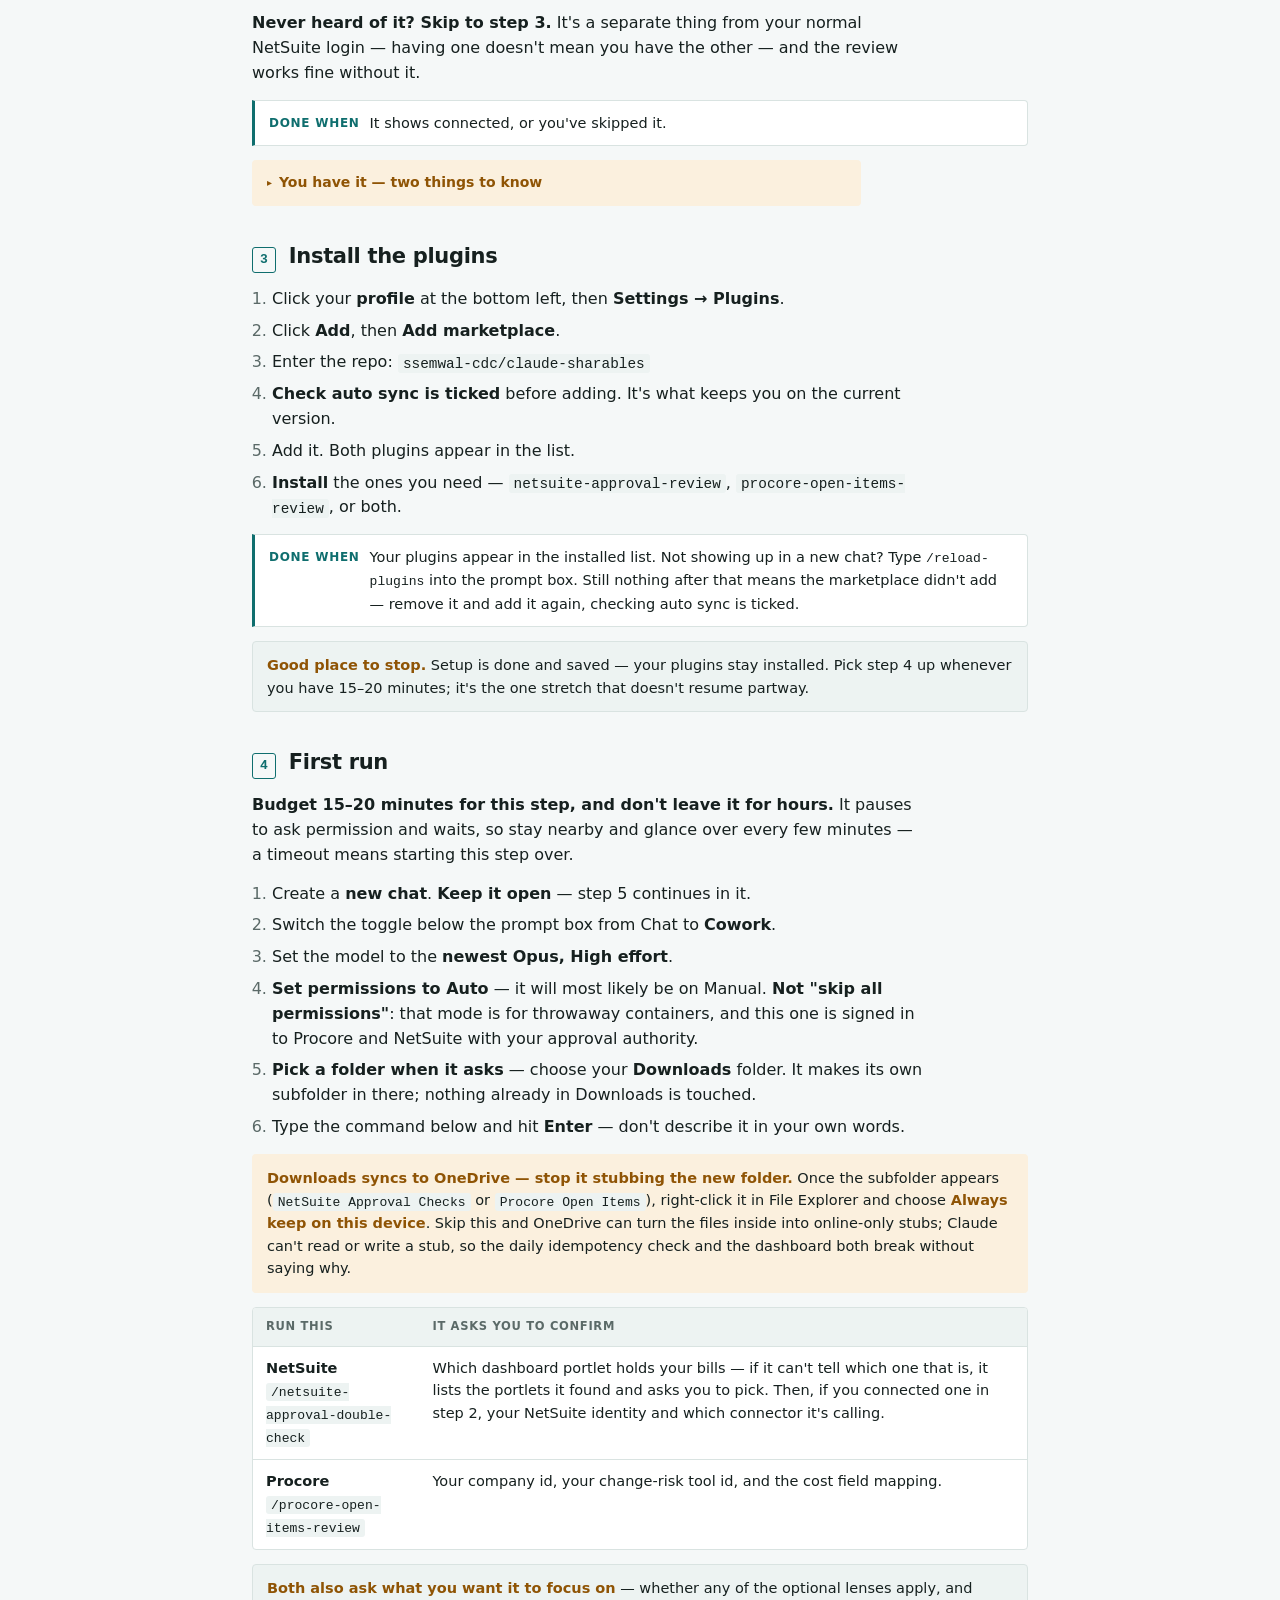
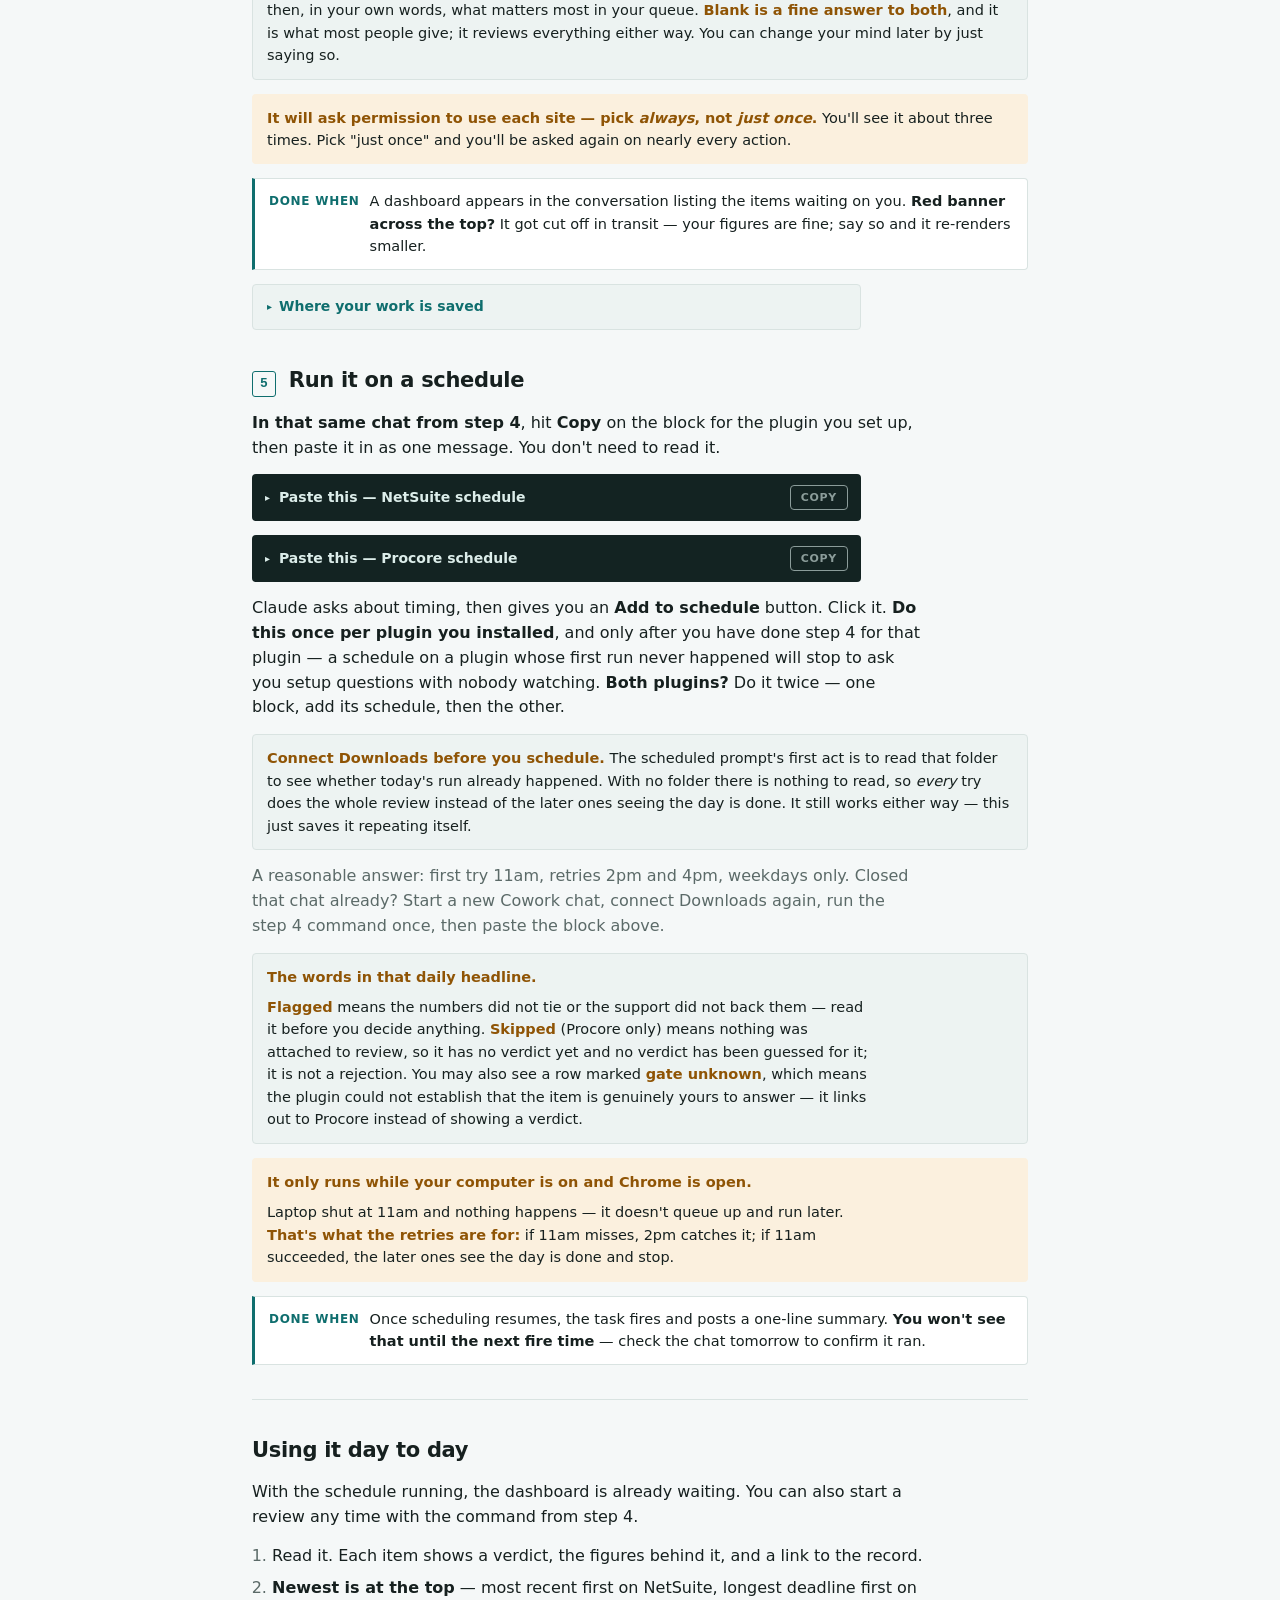
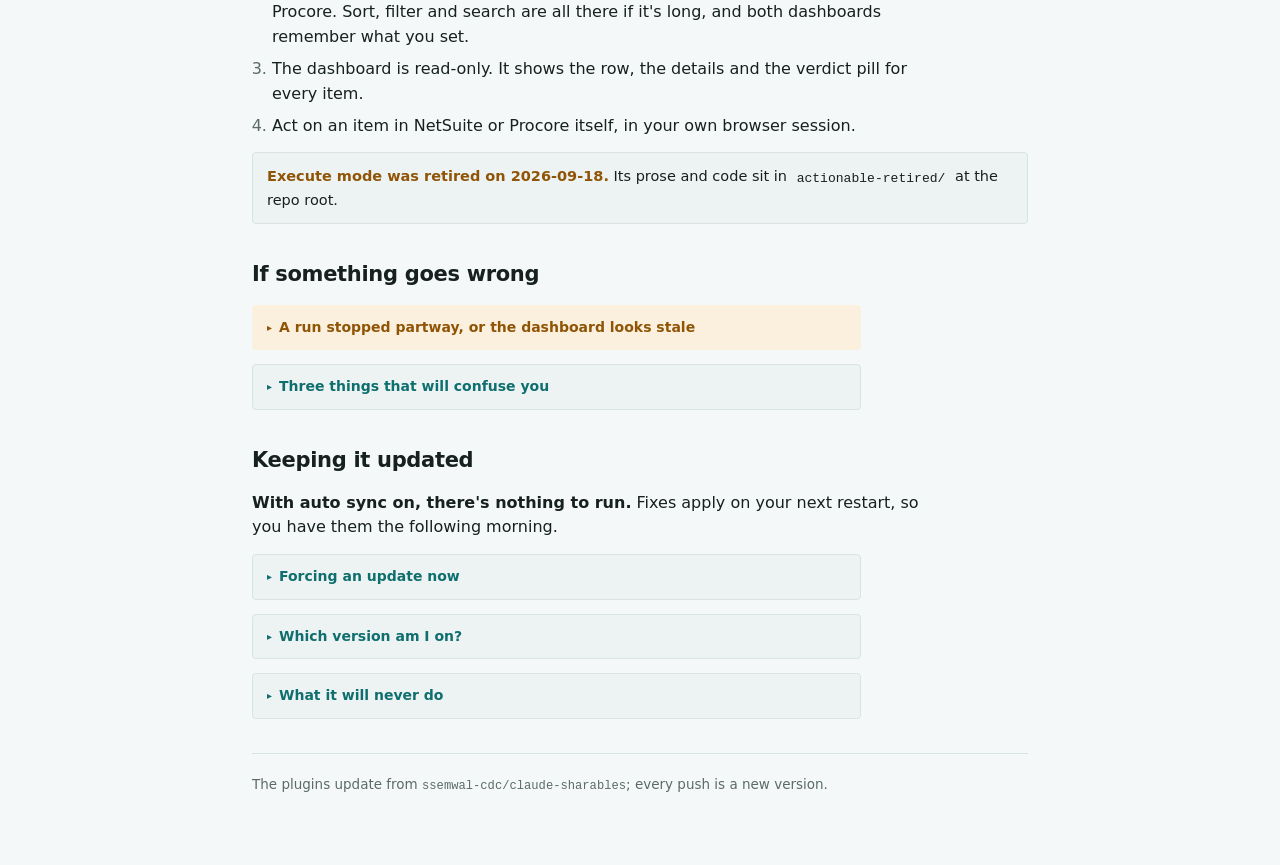
==== commit f28b38d7: "Unpause scheduling on the onboarding sheet Reverts the sheet part of 90934da. The schedule prompts n" ====
--- a/docs/onboarding.html
+++ b/docs/onboarding.html
@@ -296,7 +296,6 @@
 
 <section>
   <div class="step-head"><span class="num">5</span><h2 id="step5">Run it on a schedule</h2></div>
-  <div class="note warn"><strong>Scheduled runs are paused for now.</strong> A scheduled run opens Claude's built-in browser, not your Claude in Chrome session, so it cannot reach NetSuite or Procore. Run a review by hand with the command from step 4, until this is fixed. Skip the rest of this step for now — it stays here for when scheduling returns.</div>
   <p><strong>In that same chat from step 4</strong>, hit <strong>Copy</strong> on the block for the plugin you set up, then paste it in as one message. You don't need to read it.</p>
 
   <details class="paste">
@@ -399,7 +398,7 @@
 
 <section>
   <h2 id="daily">Using it day to day</h2>
-  <p>Scheduled runs are paused, so run a review by hand for now. Start one any time with the command from step 4.</p>
+  <p>With the schedule running, the dashboard is already waiting. You can also start a review any time with the command from step 4.</p>
   <ol class="tight">
     <li>Read it. Each item shows a verdict, the figures behind it, and a link to the record.</li>
     <li><strong>Newest is at the top</strong> — most recent first on NetSuite, longest deadline first on Procore. Sort, filter and search are all there if it's long, and both dashboards remember what you set.</li>
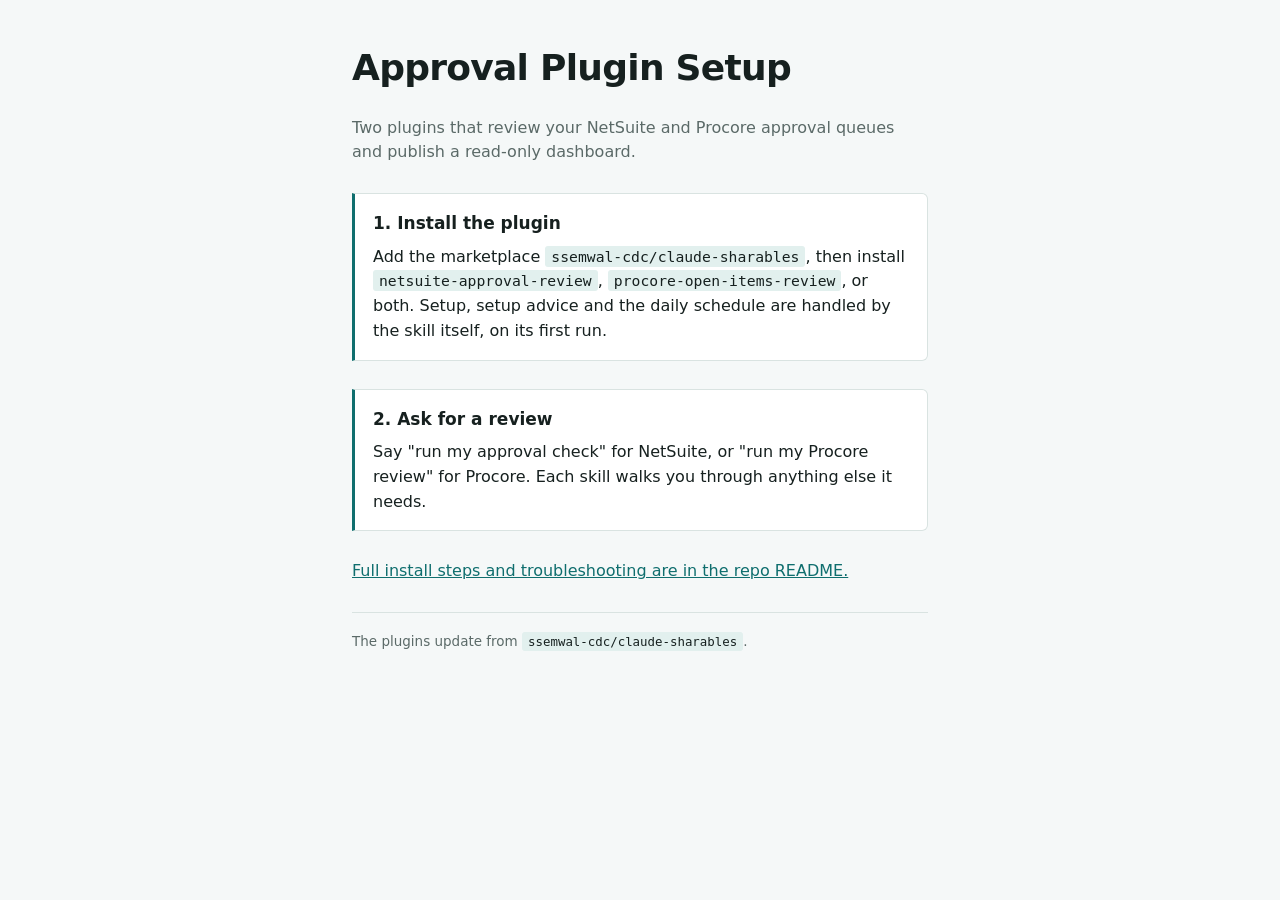
==== commit 2cf0c257: "WIP: in-skill onboarding implementation" ====
--- a/docs/onboarding.html
+++ b/docs/onboarding.html
@@ -6,23 +6,16 @@
 <title>Approval Plugin Setup</title>
 <style>
 :root{
-  --bg:#F5F8F8; --surface:#FFFFFF; --surface-2:#EDF3F2;
-  --ink:#16201F; --muted:#5B6A68; --line:#D9E3E1;
+  --bg:#F5F8F8; --surface:#FFFFFF; --ink:#16201F; --muted:#5B6A68; --line:#D9E3E1;
   --accent:#0F6E6E; --accent-soft:#E2F0EE;
-  --warn:#8F5405; --warn-soft:#FBF0DE;
-  --danger:#9E2C2C;
-  --code-bg:#132322; --code-ink:#DCEDEA; --code-ok:#6FD3C0;
+  --code-bg:#132322; --code-ink:#DCEDEA;
 }
 /* GitHub Pages serves this file raw and nothing sets data-theme, so the theme is
-   whatever the reader's OS says. No [data-theme] blocks here on purpose — they
-   would imply a toggle that does not exist. See CLAUDE.md. */
+   whatever the reader's OS says. No [data-theme] blocks here on purpose. See CLAUDE.md. */
 @media (prefers-color-scheme:dark){
   :root{
-    --bg:#0E1414; --surface:#161E1D; --surface-2:#1C2625;
-    --ink:#E3EAE9; --muted:#93A2A0; --line:#26312F;
+    --bg:#0E1414; --surface:#161E1D; --ink:#E3EAE9; --muted:#93A2A0; --line:#26312F;
     --accent:#54BFB2; --accent-soft:#17302E;
-    --warn:#D9A052; --warn-soft:#2A2216;
-    --danger:#E38585;
     --code-bg:#0A1010; --code-ink:#D3E4E1;
   }
 }
@@ -30,568 +23,47 @@
 body{
   margin:0; background:var(--bg); color:var(--ink);
   font-family:ui-sans-serif,system-ui,-apple-system,"Segoe UI",Roboto,sans-serif;
-  font-size:16px; line-height:1.55; -webkit-font-smoothing:antialiased;
+  font-size:16px; line-height:1.55;
 }
-.wrap{max-width:820px; margin:0 auto; padding:40px 22px 80px; display:flex; flex-direction:column; gap:34px}
-
-header{display:flex; flex-direction:column; gap:10px; padding-bottom:26px; border-bottom:2px solid var(--ink)}
-h1{margin:0; font-size:clamp(28px,5vw,40px); line-height:1.08; letter-spacing:-.025em; font-weight:700; text-wrap:balance}
-.sub{margin:0; color:var(--muted); max-width:62ch}
-.chip{
-  font-size:11.5px; letter-spacing:.07em; text-transform:uppercase; font-weight:650;
-  padding:4px 9px; border-radius:3px; background:var(--surface-2); color:var(--muted); border:1px solid var(--line);
+.wrap{max-width:620px; margin:0 auto; padding:48px 22px 80px; display:flex; flex-direction:column; gap:28px}
+h1{margin:0; font-size:clamp(26px,5vw,36px); line-height:1.1; letter-spacing:-.02em; font-weight:700}
+p{margin:0; max-width:60ch}
+.muted{color:var(--muted)}
+.step{
+  background:var(--surface); border:1px solid var(--line); border-left:3px solid var(--accent);
+  border-radius:0 6px 6px 0; padding:16px 18px; display:flex; flex-direction:column; gap:8px;
 }
-
-section{display:flex; flex-direction:column; gap:14px}
-.step-head{display:flex; align-items:baseline; gap:13px}
-.num{
-  font-family:ui-monospace,SFMono-Regular,Menlo,monospace; font-size:13px; font-weight:700;
-  color:var(--accent); border:1.5px solid var(--accent); border-radius:3px;
-  padding:2px 7px; flex:none; font-variant-numeric:tabular-nums;
+.step h2{margin:0; font-size:17px; font-weight:680}
+code{
+  font-family:ui-monospace,SFMono-Regular,Menlo,monospace; font-size:.92em;
+  background:var(--accent-soft); color:var(--ink); padding:2px 6px; border-radius:3px;
 }
-h2{margin:0; font-size:21px; letter-spacing:-.015em; font-weight:680; text-wrap:balance}
-h3{margin:0; font-size:15px; font-weight:670; letter-spacing:-.005em}
-p{margin:0; max-width:66ch}
-.muted{color:var(--muted)}
-
-ol.tight,ul.tight{margin:0; padding-left:20px; display:flex; flex-direction:column; gap:7px; max-width:66ch}
-li::marker{color:var(--muted)}
-
-pre{
-  margin:0; background:var(--code-bg); color:var(--code-ink);
-  padding:14px 16px; border-radius:5px; overflow-x:auto;
-  font-family:ui-monospace,SFMono-Regular,Menlo,monospace; font-size:13.5px; line-height:1.65;
-}
-code{font-family:ui-monospace,SFMono-Regular,Menlo,monospace; font-size:.9em}
-
-/* Copy buttons. The wrapper and the button are both created by the script at the
-   foot of this file, so with JS off there is a clean <pre> and no dead control. */
-.codeblock{position:relative}
-.codeblock pre{padding-top:42px}
-.copy{
-  position:absolute; top:9px; right:9px;
-  font:650 11px/1 ui-sans-serif,system-ui,-apple-system,"Segoe UI",Roboto,sans-serif;
-  letter-spacing:.06em; text-transform:uppercase;
-  padding:6px 10px; border-radius:4px; cursor:pointer;
-  background:transparent; color:var(--code-ink); border:1px solid currentColor; opacity:.6;
-}
-.copy:hover{opacity:1}
-.copy.ok{opacity:1; color:var(--code-ok)}
-p code,li code,td code,.note code{background:var(--surface-2); padding:1.5px 5px; border-radius:3px; color:var(--ink)}
-
-.done{
-  display:flex; gap:10px; align-items:flex-start;
-  background:var(--surface); border:1px solid var(--line); border-left:3px solid var(--accent);
-  padding:11px 14px; border-radius:0 4px 4px 0;
-}
-.done b{color:var(--accent); font-size:12px; letter-spacing:.06em; text-transform:uppercase; flex:none; padding-top:2px}
-.done span{font-size:14.5px}
-
-.note{background:var(--surface-2); border:1px solid var(--line); border-radius:4px; padding:12px 14px; font-size:14.5px}
-.phase{
-  background:var(--accent); color:var(--bg); border-radius:5px; padding:18px 20px;
-  display:flex; flex-direction:column; gap:5px;
-}
-.phase b{font-size:11.5px; letter-spacing:.09em; text-transform:uppercase; opacity:.85}
-.phase span{font-size:17px; font-weight:650; letter-spacing:-.01em}
-.phase em{font-style:normal; opacity:.85; font-size:14.5px}
-.note.warn{background:var(--warn-soft); border-color:transparent}
-.note strong{color:var(--warn)}
-
-.tbl{overflow-x:auto; border:1px solid var(--line); border-radius:4px; background:var(--surface)}
-table{border-collapse:collapse; width:100%; font-size:14.5px}
-th,td{text-align:left; padding:10px 13px; border-bottom:1px solid var(--line); vertical-align:top}
-th{font-size:11.5px; letter-spacing:.06em; text-transform:uppercase; color:var(--muted); font-weight:650; background:var(--surface-2)}
-tr:last-child td{border-bottom:none}
-
-.rule{height:1px; background:var(--line); border:0; margin:0}
-footer{color:var(--muted); font-size:13.5px; border-top:1px solid var(--line); padding-top:20px}
 a{color:var(--accent)}
-:focus-visible{outline:2px solid var(--accent); outline-offset:2px}
-
-/* Nav rail. .wrap is 820px centred, so at 1920px there are 550px of dead margin each side
-   and at 2560px there are 870px - the rail costs nothing. Hidden below 1300px, where it
-   would start clipping into the text; the page reads fine without it. */
-.rail{display:none}
-h2{scroll-margin-top:26px}
-@media (min-width:1300px){
-  .rail{
-    display:block; position:fixed; top:40px; width:196px;
-    left:calc(50% - 410px - 44px - 196px);
-    max-height:calc(100vh - 80px); overflow-y:auto;
-    font-size:13.5px; line-height:1.45;
-  }
-  .rail .railhead{
-    font-size:11px; letter-spacing:.08em; text-transform:uppercase;
-    color:var(--muted); font-weight:650; margin:0 0 7px; max-width:none;
-  }
-  .rail .railpre{margin:0 0 9px; max-width:none}
-  .rail ol,.rail ul{margin:0 0 20px; display:flex; flex-direction:column; gap:6px}
-  .rail ol{padding-left:19px}
-  .rail ul{padding-left:0; list-style:none}
-  .rail li::marker{color:var(--muted); font-size:12px}
-  .rail a{color:var(--muted); text-decoration:none; display:block}
-  .rail a:hover{color:var(--ink)}
-  .rail a.on{color:var(--accent); font-weight:650}
-}
-
-/* Progressive disclosure. Native <details> - no JS, works on Pages served raw, and
-   keyboard-accessible for free. The spine of the page is the steps and their done-when
-   checks; everything a reader only needs sometimes lives in one of these. */
-details{background:var(--surface-2); border:1px solid var(--line); border-radius:4px; padding:0 14px; font-size:14.5px; max-width:66ch}
-details[open]{padding-bottom:13px}
-summary{cursor:pointer; padding:11px 0; font-size:14px; font-weight:650; color:var(--accent); list-style:none}
-summary::-webkit-details-marker{display:none}
-summary::before{content:"\25B8\00a0\00a0"; font-size:10px; vertical-align:1px}
-details[open] summary::before{content:"\25BE\00a0\00a0"}
-summary:hover{text-decoration:underline}
-details > p{margin-top:0}
-details > p + p, details > ul, details > .tbl{margin-top:9px}
-details.warn{background:var(--warn-soft); border-color:transparent}
-/* A paste block stays shut by default - it is 40 lines nobody reads, and the Copy button in
-   its summary works without opening it. That relies on the textContent fallback in the copy
-   handler, since a <pre> with no layout returns "" from innerText. */
-details.paste{background:var(--code-bg); border-color:transparent; padding:0 12px}
-details.paste > summary{display:flex; align-items:center; gap:2px; color:var(--code-ink); padding:10px 0}
-details.paste > summary .copy{margin-left:auto; position:static}
-details.paste[open]{padding-bottom:0}
-details.paste .codeblock pre{padding-top:14px; margin-bottom:12px}
-details.paste .codeblock .copy{display:none}
-details.warn summary{color:var(--warn)}
+footer{color:var(--muted); font-size:13.5px; border-top:1px solid var(--line); padding-top:18px}
 </style>
 </head>
 <body>
+<div class="wrap">
+  <h1>Approval Plugin Setup</h1>
+  <p class="muted">Two plugins that review your NetSuite and Procore approval queues and publish a read-only dashboard.</p>
 
-<nav class="rail" aria-label="On this page">
-  <p class="railhead">Setup</p>
-  <p class="railpre"><a href="#before">Before you start</a></p>
-  <ol>
-    <li><a href="#step1">Chrome extension</a></li>
-    <li><a href="#step2">NetSuite connector</a></li>
-    <li><a href="#step3">Install the plugins</a></li>
-    <li><a href="#step4">First run</a></li>
-    <li><a href="#step5">Run it on a schedule</a></li>
-  </ol>
-  <p class="railhead">Afterwards</p>
-  <ul>
-    <li><a href="#daily">Using it day to day</a></li>
-    <li><a href="#problems">If something goes wrong</a></li>
-    <li><a href="#updates">Keeping it updated</a></li>
-  </ul>
-</nav>
-
-<div class="wrap">
-
-<header>
-  <h1>Approval Plugin Setup</h1>
-  <p class="sub">Two plugins that review your NetSuite and Procore approval queues, check the figures against the attached support, and publish a read-only dashboard.</p>
-</header>
-
-<section>
-  <h2 id="before">Before you start</h2>
-  <p><strong>About 45 minutes, with a good place to stop after step 3.</strong> Stay around for the whole thing — it pauses to ask permission and won't go on without you. But most of that time is a download, an install and a restart, so a glance every few minutes is enough.</p>
-  <ul class="tight">
-    <li>The <strong>Claude desktop app</strong>, signed in with your Compass account.</li>
-    <li><strong>Google Chrome</strong>, plus a <strong>Claude browser extension</strong> you'll install in step 1. Having used Claude in a Chrome tab is not the same thing.</li>
-    <li>A Procore login, a NetSuite login, or both. <strong>Install only the plugins you need.</strong></li>
-  </ul>
-</section>
-
-<hr class="rule">
-
-<section>
-  <div class="step-head"><span class="num">1</span><h2 id="step1">Install the Claude Chrome extension <span class="chip">everyone</span></h2></div>
-  <div class="phase">
-    <b>Step 1 · in your browser</b>
-    <span>This is a Chrome extension you install. Not a website.</span>
-    <em>It lets Claude click through Procore and NetSuite for you. Install it, sign in, then leave it alone.</em>
+  <div class="step">
+    <h2>1. Install the plugin</h2>
+    <p>Add the marketplace <code>ssemwal-cdc/claude-sharables</code>, then install
+    <code>netsuite-approval-review</code>, <code>procore-open-items-review</code>, or both.
+    Setup, setup advice and the daily schedule are handled by the skill itself, on its
+    first run.</p>
   </div>
 
-  <div class="note warn">
-    <strong>Don't skip this because you've "used Claude in Chrome" before.</strong>
-    <p style="margin-top:8px">A <code>claude.ai</code> tab is <strong>not</strong> this. Nor is the desktop app. You need a <strong>browser extension</strong> that lets Claude <em>operate</em> Chrome — open tabs, read pages, click buttons.</p>
-    <p style="margin-top:8px"><strong>How to be sure:</strong> look for the Claude icon in Chrome's toolbar, next to the address bar. No icon, not installed.</p>
+  <div class="step">
+    <h2>2. Ask for a review</h2>
+    <p>Say "run my approval check" for NetSuite, or "run my Procore review" for
+    Procore. Each skill walks you through anything else it needs.</p>
   </div>
 
-  <ol class="tight">
-    <li><strong>Use Google Chrome.</strong> Not Edge, not Safari.</li>
-    <li><strong>Sign in to Chrome with your Compass profile</strong> — profile icon, top right. Everything below happens in that profile.</li>
-    <li><strong>Install the extension</strong>, still in that profile: <a href="https://chromewebstore.google.com/detail/claude/fcoeoabgfenejglbffodgkkbkcdhcgfn?hl=en-US">Claude on the Chrome Web Store</a>. Click the blue <strong>Add to Chrome</strong> and accept the permissions prompt. No button means you're already installed, or in the wrong profile.</li>
-    <li><strong>Click the extension and sign in again</strong> with your Compass login. These are two separate sign-ins.</li>
-    <li>In that same profile, sign in to <strong>Procore</strong> and <strong>NetSuite</strong>.</li>
-  </ol>
-  <div class="done"><b>Done when</b><span>There's a Claude icon in Chrome's toolbar, clicking it shows you signed in, and Procore and NetSuite both load without asking you to log in again.</span></div>
-</section>
+  <p><a href="https://github.com/ssemwal-cdc/claude-sharables#readme">Full install steps and troubleshooting are in the repo README.</a></p>
 
-<section>
-  <div class="phase">
-    <b>Steps 2–5 · in the Claude desktop app</b>
-    <span>Chrome is set up. Switch to the Claude desktop app now — everything from here happens there.</span>
-    <em>Chrome just needs to stay open and signed in. Claude drives it in the background while you work in the app.</em>
-  </div>
-</section>
-
-<section>
-  <div class="step-head"><span class="num">2</span><h2 id="step2">NetSuite connector <span class="chip">optional · skip unless you already have it</span></h2></div>
-  <p><strong>Already know about the NetSuite MCP connector?</strong> Make sure it's connected: in the Claude desktop app, click your <strong>profile</strong> at the bottom left, then <strong>Settings → Connectors</strong>.</p>
-  <p><strong>Never heard of it? Skip to step 3.</strong> It's a separate thing from your normal NetSuite login — having one doesn't mean you have the other — and the review works fine without it.</p>
-  <div class="done"><b>Done when</b><span>It shows connected, or you've skipped it.</span></div>
-
-  <details class="warn">
-    <summary>You have it — two things to know</summary>
-    <p><strong>Read from your normal account, not the connector's.</strong> Connecting can leave the browser session on the connector's account, where you'll see someone else's queue.</p>
-    <p><strong>Sessions expire every few days</strong> — for everyone, using it for anything, not just this. Reconnect under <strong>Settings → Connectors</strong>. A run says so once, near the top, then carries on through your browser; you lose only the purchase-order cross-check until you reconnect.</p>
-  </details>
-</section>
-
-<section>
-  <div class="step-head"><span class="num">3</span><h2 id="step3">Install the plugins</h2></div>
-  <ol class="tight">
-    <li>Click your <strong>profile</strong> at the bottom left, then <strong>Settings → Plugins</strong>.</li>
-    <li>Click <strong>Add</strong>, then <strong>Add marketplace</strong>.</li>
-    <li>Enter the repo: <code>ssemwal-cdc/claude-sharables</code></li>
-    <li><strong>Check auto sync is ticked</strong> before adding. It's what keeps you on the current version.</li>
-    <li>Add it. Both plugins appear in the list.</li>
-    <li><strong>Install</strong> the ones you need — <code>netsuite-approval-review</code>, <code>procore-open-items-review</code>, or both.</li>
-  </ol>
-  <div class="done"><b>Done when</b><span>Your plugins appear in the installed list. Not showing up in a new chat? Type <code>/reload-plugins</code> into the prompt box. Still nothing after that means the marketplace didn't add — remove it and add it again, checking auto sync is ticked.</span></div>
-  <div class="note"><strong>Good place to stop.</strong> Setup is done and saved — your plugins stay installed. Pick step 4 up whenever you have 15–20 minutes; it's the one stretch that doesn't resume partway.</div>
-</section>
-
-<section>
-  <div class="step-head"><span class="num">4</span><h2 id="step4">First run</h2></div>
-  <p><strong>Budget 15–20 minutes for this step, and don't leave it for hours.</strong> It pauses to ask permission and waits, so stay nearby and glance over every few minutes — a timeout means starting this step over.</p>
-  <ol class="tight">
-    <li>Create a <strong>new chat</strong>. <strong>Keep it open</strong> — step 5 continues in it.</li>
-    <li>Switch the toggle below the prompt box from Chat to <strong>Cowork</strong>.</li>
-    <li>Set the model to the <strong>newest Opus, High effort</strong>.</li>
-    <li><strong>Set permissions to Auto</strong> — it will most likely be on Manual. <strong>Not "skip all permissions"</strong>: that mode is for throwaway containers, and this one is signed in to Procore and NetSuite with your approval authority.</li>
-    <li><strong>Pick a folder when it asks</strong> — choose your <strong>Downloads</strong> folder. It makes its own subfolder in there; nothing already in Downloads is touched.</li>
-    <li>Type the command below and hit <strong>Enter</strong> — don't describe it in your own words.</li>
-  </ol>
-  <div class="note warn"><strong>Downloads syncs to OneDrive — stop it stubbing the new folder.</strong> Once the subfolder appears (<code>NetSuite Approval Checks</code> or <code>Procore Open Items</code>), right-click it in File Explorer and choose <strong>Always keep on this device</strong>. Skip this and OneDrive can turn the files inside into online-only stubs; Claude can't read or write a stub, so the daily idempotency check and the dashboard both break without saying why.</div>
-  <div class="tbl">
-    <table>
-      <tr><th>Run this</th><th>It asks you to confirm</th></tr>
-      <tr>
-        <td><strong>NetSuite</strong><br><code>/netsuite-approval-double-check</code></td>
-        <td>Which dashboard portlet holds your bills — if it can't tell which one that is, it lists the portlets it found and asks you to pick. Then, if you connected one in step 2, your NetSuite identity and which connector it's calling.</td>
-      </tr>
-      <tr>
-        <td><strong>Procore</strong><br><code>/procore-open-items-review</code></td>
-        <td>Your company id, your change-risk tool id, and the cost field mapping.</td>
-      </tr>
-    </table>
-  </div>
-  <div class="note"><strong>Both also ask what you want it to focus on</strong> — whether any of the optional lenses apply, and then, in your own words, what matters most in your queue. <strong>Blank is a fine answer to both</strong>, and it is what most people give; it reviews everything either way. You can change your mind later by just saying so.</div>
-  <div class="note warn"><strong>It will ask permission to use each site — pick <em>always</em>, not <em>just once</em>.</strong> You'll see it about three times. Pick "just once" and you'll be asked again on nearly every action.</div>
-  <div class="done"><b>Done when</b><span>A dashboard appears in the conversation listing the items waiting on you. <strong>Red banner across the top?</strong> It got cut off in transit — your figures are fine; say so and it re-renders smaller.</span></div>
-  <details>
-    <summary>Where your work is saved</summary>
-    <p>Inside <strong>Downloads</strong>: a <code>NetSuite Approval Checks</code> folder, a <code>Procore Open Items</code> folder, or both. Each holds your review history, the ids you confirmed, and the dashboard.</p>
-    <p><strong>Choose Downloads every time.</strong> It's how a scheduled run knows whether it already ran today. Somewhere else — or renaming these — and the next run asks the setup questions again.</p>
-    <p><strong>Skipped the folder entirely?</strong> It still works, scheduled runs included — it just starts from scratch every time, so each run takes noticeably longer. What you lose is memory: nothing carries from one run to the next, so it can't tell that today's run already happened and the later tries repeat the whole review instead of standing down. Picking Downloads costs you nothing and avoids both.</p>
-  </details>
-</section>
-
-<section>
-  <div class="step-head"><span class="num">5</span><h2 id="step5">Run it on a schedule</h2></div>
-  <p><strong>In that same chat from step 4</strong>, hit <strong>Copy</strong> on the block for the plugin you set up, then paste it in as one message. You don't need to read it.</p>
-
-  <details class="paste">
-    <summary><span>Paste this — NetSuite schedule</span></summary>
-    <pre>I'd like to make this run on a schedule. Everything below the line is the exact
-prompt the scheduled task should send — don't summarise it or reword it. Ask me
-what frequency I want: the first try each day, the retries after it, and whether
-it's weekdays only or weekends as well.
-
------ the scheduled prompt starts here -----
-
-Run the daily NetSuite approval double-check.
-
-FIRST — idempotency gate. Read `NetSuite Approval Checks/_netsuite_review_log.json`
-in the connected workspace folder. If `lastCompletedRun` equals today's date, a run
-already succeeded today — stop immediately and output only: "Approval check already
-completed today at &lt;time&gt;. Nothing to do." Do not open Chrome. Do not re-review
-anything. If the file is missing or unreadable, treat that as "no run today" and
-continue.
-
-Otherwise, invoke the `netsuite-approval-double-check` skill and follow it end to
-end. The skill owns the whole procedure — the queue queries, how attachments are
-read, the math and support-adequacy checks, the cross-checks, the state file, and
-how the dashboard is published, what to do when the connector or a session is
-unavailable, and which tabs to close. This prompt restates none of its rules on
-purpose. Where anything here seems to disagree with the skill, the skill wins.
-
-On success, update the state file per the skill's schema, including today's date as
-`lastCompletedRun` and the run time as `lastRunTime`.
-
-Then report in chat with ONE line and nothing else:
-  &lt;n&gt; pending · &lt;n&gt; flagged · dashboard updated
-Add a second line only if something blocked the run. Do not put per-item verdicts
-in chat.
-
-If the run fails partway, do NOT set `lastCompletedRun` — leave it so the next
-fallback window retries, unless the skill says the blocker will not clear on its
-own. Report what blocked it.</pre>
-  </details>
-
-  <details class="paste">
-    <summary><span>Paste this — Procore schedule</span></summary>
-    <pre>I'd like to make this run on a schedule. Everything below the line is the exact
-prompt the scheduled task should send — don't summarise it or reword it. Ask me
-what frequency I want: the first try each day, the retries after it, and whether
-it's weekdays only or weekends as well.
-
------ the scheduled prompt starts here -----
-
-Run the daily Procore open items review.
-
-FIRST — idempotency gate. Read `Procore Open Items/_procore_review_log.json` in the
-connected workspace folder. If `lastCompletedRun` equals today's date, a run already
-succeeded today — stop immediately and output only: "Procore review already completed
-today at &lt;time&gt;. Nothing to do." Do not open Chrome. Do not re-review anything. If
-the file is missing or unreadable, treat that as "no run today" and continue.
-
-Otherwise, invoke the `procore-open-items-review` skill and follow it end to end. The
-skill owns the whole procedure — the queue query, the actionability gate, how
-attachments are read, the cost and pay-application checks, the state file, and how
-the dashboard is published, what to do when the session is unavailable, and which
-tabs to close. This prompt restates none of its rules on purpose. Where anything
-here seems to disagree with the skill, the skill wins.
-
-On success, update the state file per the skill's schema, including today's date as
-`lastCompletedRun` and the run time as `lastRunTime`.
-
-Then report in chat with ONE line and nothing else:
-  &lt;n&gt; awaiting you · &lt;n&gt; flagged · &lt;n&gt; tie out · &lt;n&gt; skipped · dashboard updated
-Add a second line only if something blocked the run. Do not put per-item verdicts
-in chat.
-
-If the run fails partway, do NOT set `lastCompletedRun` — leave it so the next
-fallback window retries, unless the skill says the blocker will not clear on its
-own. Report what blocked it.</pre>
-  </details>
-
-  <p>Claude asks about timing, then gives you an <strong>Add to schedule</strong> button. Click it. <strong>Do this once per plugin you installed</strong>, and only after you have done step 4 for that plugin — a schedule on a plugin whose first run never happened will stop to ask you setup questions with nobody watching. <strong>Both plugins?</strong> Do it twice — one block, add its schedule, then the other.</p>
-  <div class="note"><strong>Connect Downloads before you schedule.</strong> The scheduled prompt's first act is to read that folder to see whether today's run already happened. With no folder there is nothing to read, so <em>every</em> try does the whole review instead of the later ones seeing the day is done. It still works either way — this just saves it repeating itself.</div>
-  <p class="muted">A reasonable answer: first try 11am, retries 2pm and 4pm, weekdays only. Closed that chat already? Start a new Cowork chat, connect Downloads again, run the step 4 command once, then paste the block above.</p>
-
-  <div class="note">
-    <strong>The words in that daily headline.</strong>
-    <p style="margin-top:8px"><strong>Flagged</strong> means the numbers did not tie or the support
-    did not back them &mdash; read it before you decide anything. <strong>Skipped</strong> (Procore
-    only) means nothing was attached to review, so it has no verdict yet and no verdict has been
-    guessed for it; it is not a rejection. You may also see a row marked <strong>gate
-    unknown</strong>, which means the plugin could not establish that the item is genuinely yours to
-    answer &mdash; it links out to Procore instead of showing a verdict.</p>
-  </div>
-
-  <div class="note warn">
-    <strong>It only runs while your computer is on and Chrome is open.</strong>
-    <p style="margin-top:8px">Laptop shut at 11am and nothing happens — it doesn't queue up and run later. <strong>That's what the retries are for:</strong> if 11am misses, 2pm catches it; if 11am succeeded, the later ones see the day is done and stop.</p>
-  </div>
-  <div class="done"><b>Done when</b><span>Once scheduling resumes, the task fires and posts a one-line summary. <strong>You won't see that until the next fire time</strong> — check the chat tomorrow to confirm it ran.</span></div>
-</section>
-
-<hr class="rule">
-
-<section>
-  <h2 id="daily">Using it day to day</h2>
-  <p>With the schedule running, the dashboard is already waiting. You can also start a review any time with the command from step 4.</p>
-  <ol class="tight">
-    <li>Read it. Each item shows a verdict, the figures behind it, and a link to the record.</li>
-    <li><strong>Newest is at the top</strong> — most recent first on NetSuite, longest deadline first on Procore. Sort, filter and search are all there if it's long, and both dashboards remember what you set.</li>
-    <li>The dashboard is read-only. It shows the row, the details and the verdict pill for every item.</li>
-    <li>Act on an item in NetSuite or Procore itself, in your own browser session.</li>
-  </ol>
-  <div class="note"><strong>Execute mode was retired on 2026-09-18.</strong> Its prose and code sit in <code>actionable-retired/</code> at the repo root.</div>
-</section>
-
-<section>
-  <h2 id="problems">If something goes wrong</h2>
-  <details class="warn">
-    <summary>A run stopped partway, or the dashboard looks stale</summary>
-    <div class="tbl">
-      <table>
-        <tr><th>What you see</th><th>What to do</th></tr>
-        <tr>
-          <td>It stopped after one item and reports a <strong>frozen tab</strong> or that a read didn't complete</td>
-          <td>It stops rather than guessing. It reports each item it read and each one it could not — read that list before doing anything. Re-run to pick up the ones it missed.</td>
-        </tr>
-        <tr>
-          <td>It says the <strong>session expired</strong></td>
-          <td>Chrome was closed, or you were signed out. Reopen it in your Compass profile, sign in, run again. It never types your password &mdash; on a Procore screen that only asks for your email before handing off to single sign-on, it will fill that in and press Continue, and it stops the moment a password box, an MFA prompt or a CAPTCHA appears.</td>
-        </tr>
-        <tr>
-          <td>It says the <strong>connector session expired</strong></td>
-          <td>Different thing — the NetSuite connector, not your browser. Reconnect under Settings → Connectors. The review still works meanwhile; it just skips the purchase-order cross-check.</td>
-        </tr>
-        <tr>
-          <td>An <strong>empty queue</strong> when you expected items</td>
-          <td>Say so. A failed query and a truly empty queue look identical from outside — it should re-check through the browser rather than trust the first answer.</td>
-        </tr>
-      </table>
-    </div>
-    <p class="muted">These are the failures actually seen.</p>
-  </details>
-  <details>
-    <summary>Three things that will confuse you</summary>
-    <div class="tbl">
-      <table>
-        <tr><th>What you see</th><th>What it means</th></tr>
-        <tr>
-          <td>Settings → Plugins says <strong>Last updated</strong> weeks ago</td>
-          <td>That column tracks a catalog file that rarely changes — it says nothing about your plugins. Your real version is the skill's first line; see <a href="#updates">Keeping it updated</a>.</td>
-        </tr>
-        <tr>
-          <td>A new plugin appears in the catalog but you don't have it</td>
-          <td>Auto-update only maintains plugins you already installed. New ones need installing once.</td>
-        </tr>
-        <tr>
-          <td>The dashboard looks out of date, or shows old buttons</td>
-          <td>A dashboard is a snapshot, so an update changes nothing already on screen. Restart, then run the review again for a fresh one.</td>
-        </tr>
-      </table>
-    </div>
-  </details>
-</section>
-
-<section>
-  <h2 id="updates">Keeping it updated</h2>
-  <p><strong>With auto sync on, there's nothing to run.</strong> Fixes apply on your next restart, so you have them the following morning.</p>
-  <details>
-    <summary>Forcing an update now</summary>
-    <p class="muted">Only if you need a fix immediately, or auto sync got switched off. It all happens in the app, where you installed.</p>
-    <ol class="tight">
-      <li>Click your <strong>profile</strong> at the bottom left, then <strong>Settings → Plugins</strong>.</li>
-      <li>Click <strong>Browse</strong>, then the <strong>Personal</strong> tab.</li>
-      <li>Next to <strong>Local uploads</strong> there's a <code>claude-sharables</code> chip — click the <strong>⋯</strong> (three dots) on it.</li>
-      <li>Click <strong>Check for updates</strong>. While you're in that menu: <strong>Sync automatically</strong> should be on, and <strong>Synced commit</strong> is the release you're on.</li>
-      <li>Back in a chat, type <code>/reload-plugins</code>, then run the review again for a fresh dashboard.</li>
-    </ol>
-    <p class="muted">Still on an old version after that? In that same ⋯ menu, <strong>Remove</strong> the marketplace — this uninstalls its plugins — then add it back (<a href="#step3">step 3</a>) and reinstall. That always lands you on current.</p>
-  </details>
-  <details>
-    <summary>Which version am I on?</summary>
-    <p>Click your <strong>profile</strong> at the bottom left, then <strong>Settings → Plugins</strong>, then the plugin itself. The last sentence of its Description reads <strong>"Skill version N"</strong> with a date. The current number is the Version column of the <a href="https://github.com/ssemwal-cdc/claude-sharables#available-plugins">plugin table on GitHub</a> — a lower number, or no version mentioned at all, means you're stale: force an update as above. Or skip the clicking and just ask in a chat: <em>"what skill version are you on?"</em></p>
-    <p class="muted">Ignore the <strong>Last updated</strong> date on those plugin screens — it tracks a catalog file that rarely changes, so an old date there says nothing about your plugins.</p>
-  </details>
-  <details>
-    <summary>What it will never do</summary>
-    <ul class="tight">
-      <li>The plugin is read-only. A verdict is a recommendation, nothing more.</li>
-    </ul>
-  </details>
-</section>
-
-<footer>
-  The plugins update from
-  <code>ssemwal-cdc/claude-sharables</code>; every push is a new version.
-</footer>
-
+  <footer>The plugins update from <code>ssemwal-cdc/claude-sharables</code>.</footer>
 </div>
-
-<script>
-// The only script on this page. It adds a Copy button to each code block at run time
-// rather than in the markup, so a reader with JavaScript off sees a clean block instead
-// of a button that does nothing.
-(function(){
-  function ok(btn){
-    btn.textContent = "Copied \u2713";
-    btn.className = "copy ok";
-    window.setTimeout(function(){ btn.textContent = "Copy"; btn.className = "copy" }, 2000);
-  }
-  function legacy(text, btn){
-    var ta = document.createElement("textarea");
-    ta.value = text;
-    ta.setAttribute("readonly", "");
-    ta.style.cssText = "position:absolute;left:-9999px;top:0";
-    document.body.appendChild(ta);
-    ta.select();
-    var done = false;
-    try { done = document.execCommand("copy") } catch (e) { done = false }
-    document.body.removeChild(ta);
-    if (done) { ok(btn); return }
-    // Say so rather than flashing a success it did not achieve.
-    btn.textContent = "Select it and copy";
-    window.setTimeout(function(){ btn.textContent = "Copy" }, 2500);
-  }
-  function copy(text, btn){
-    if (navigator.clipboard && navigator.clipboard.writeText) {
-      navigator.clipboard.writeText(text).then(
-        function(){ ok(btn) },
-        function(){ legacy(text, btn) }
-      );
-      return;
-    }
-    legacy(text, btn);
-  }
-  var pres = document.querySelectorAll("pre");
-  for (var i = 0; i < pres.length; i++) {
-    (function(pre){
-      var wrap = document.createElement("div");
-      wrap.className = "codeblock";
-      pre.parentNode.insertBefore(wrap, pre);
-      wrap.appendChild(pre);
-      var btn = document.createElement("button");
-      btn.type = "button";
-      btn.className = "copy";
-      btn.textContent = "Copy";
-      btn.setAttribute("aria-label", "Copy this block to the clipboard");
-      btn.addEventListener("click", function(ev){
-        // A button inside <summary> would toggle the block; this keeps Copy a copy.
-        if (ev) { ev.preventDefault(); ev.stopPropagation(); }
-        // innerText, not textContent: the schedule blocks carry &lt;n&gt; escapes, and
-        // innerText hands over the < n > the chat should actually receive.
-        //
-        // But innerText is layout-dependent, and a <pre> inside a CLOSED <details> has no
-        // layout - it returns "". The button still has a box there, so without this guard a
-        // copy in that state would put an empty string on the clipboard and still report
-        // success. textContent is the fallback: same decoded entities, source whitespace
-        // preserved, and it does not care whether the block is displayed.
-        var text = pre.innerText;
-        if (!text || !text.trim()) text = pre.textContent;
-        copy(text, btn);
-      });
-      var paste = pre.closest("details.paste");
-      if (paste) paste.querySelector("summary").appendChild(btn);
-      else wrap.appendChild(btn);
-    })(pres[i]);
-  }
-})();
-
-// Nav rail: light up the section you are actually in.
-(function(){
-  var rail = document.querySelector(".rail");
-  if (!rail) return;
-  // Pair each link with its target so a missing id cannot misalign the highlight.
-  var pairs = [];
-  [].forEach.call(rail.querySelectorAll("a[href^='#']"), function(a){
-    var t = document.getElementById(a.getAttribute("href").slice(1));
-    if (t) pairs.push({ a: a, t: t });
-  });
-  if (!pairs.length) return;
-  var queued = false;
-  function mark(){
-    queued = false;
-    var active = 0;
-    // Near the foot of the page the last sections can never reach the highlight line -
-    // there is not enough scroll left to bring them up to it - so they would never light.
-    // Within a screen of the end, take the last heading that is on screen at all instead.
-    var atEnd = window.scrollY + window.innerHeight >= document.body.scrollHeight - 4;
-    var line  = atEnd ? window.scrollY + window.innerHeight - 60 : window.scrollY + 140;
-    for (var i = 0; i < pairs.length; i++) {
-      if (pairs[i].t.getBoundingClientRect().top + window.scrollY <= line) active = i;
-    }
-    for (var j = 0; j < pairs.length; j++) pairs[j].a.className = (j === active) ? "on" : "";
-  }
-  window.addEventListener("scroll", function(){
-    if (!queued) { queued = true; window.requestAnimationFrame(mark); }
-  });
-  mark();
-})();
-</script>
-
 </body>
 </html>
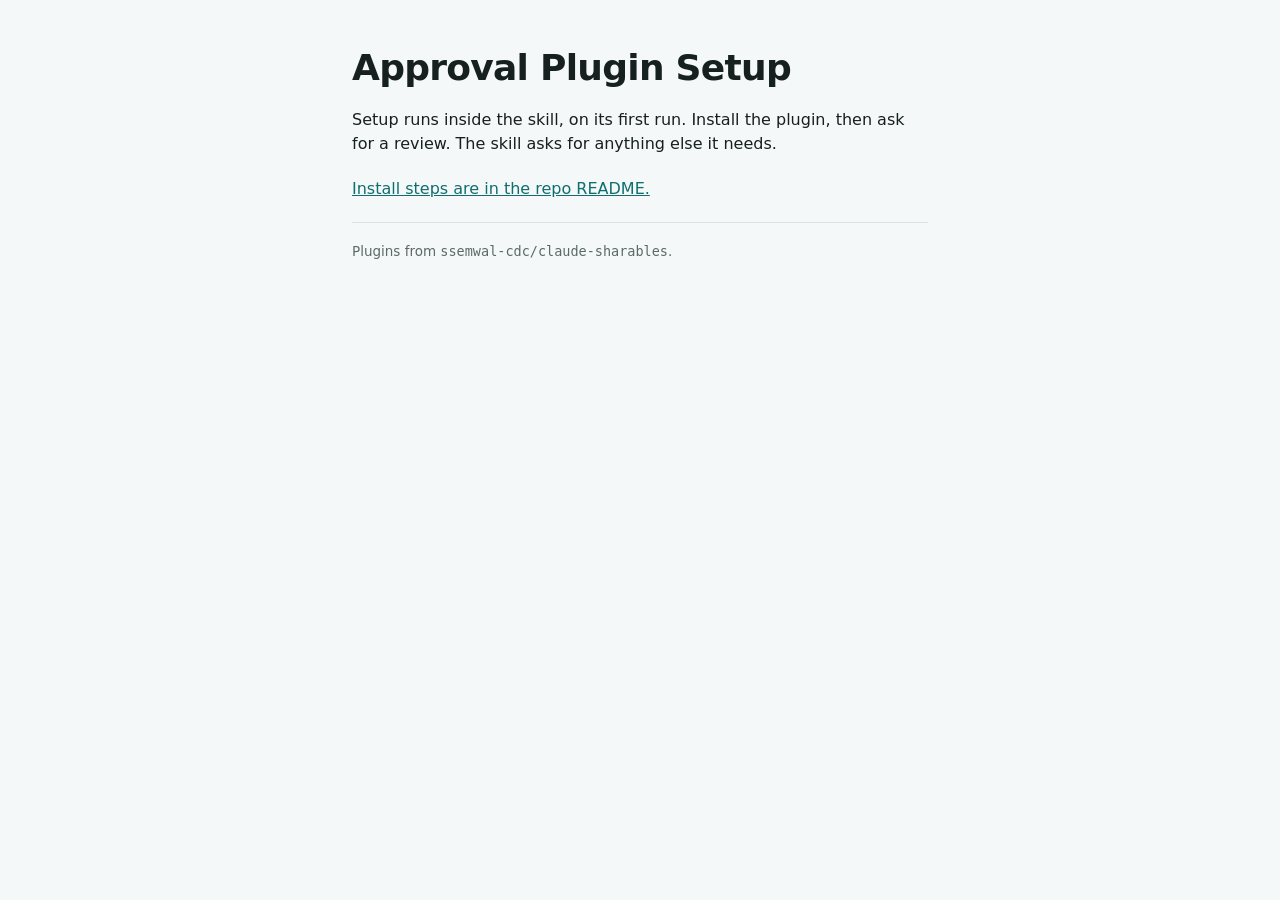
==== commit 45abdc1e: "Cut docs/onboarding.html to a stub that points to the skill Co-Authored-By: Claude Sonnet 5.5 <norep" ====
--- a/docs/onboarding.html
+++ b/docs/onboarding.html
@@ -5,19 +5,11 @@
 <meta name="viewport" content="width=device-width, initial-scale=1">
 <title>Approval Plugin Setup</title>
 <style>
-:root{
-  --bg:#F5F8F8; --surface:#FFFFFF; --ink:#16201F; --muted:#5B6A68; --line:#D9E3E1;
-  --accent:#0F6E6E; --accent-soft:#E2F0EE;
-  --code-bg:#132322; --code-ink:#DCEDEA;
-}
+:root{ --bg:#F5F8F8; --ink:#16201F; --muted:#5B6A68; --line:#D9E3E1; --accent:#0F6E6E; }
 /* GitHub Pages serves this file raw and nothing sets data-theme, so the theme is
    whatever the reader's OS says. No [data-theme] blocks here on purpose. See CLAUDE.md. */
 @media (prefers-color-scheme:dark){
-  :root{
-    --bg:#0E1414; --surface:#161E1D; --ink:#E3EAE9; --muted:#93A2A0; --line:#26312F;
-    --accent:#54BFB2; --accent-soft:#17302E;
-    --code-bg:#0A1010; --code-ink:#D3E4E1;
-  }
+  :root{ --bg:#0E1414; --ink:#E3EAE9; --muted:#93A2A0; --line:#26312F; --accent:#54BFB2; }
 }
 *{box-sizing:border-box}
 body{
@@ -25,19 +17,10 @@
   font-family:ui-sans-serif,system-ui,-apple-system,"Segoe UI",Roboto,sans-serif;
   font-size:16px; line-height:1.55;
 }
-.wrap{max-width:620px; margin:0 auto; padding:48px 22px 80px; display:flex; flex-direction:column; gap:28px}
+.wrap{max-width:620px; margin:0 auto; padding:48px 22px 80px; display:flex; flex-direction:column; gap:20px}
 h1{margin:0; font-size:clamp(26px,5vw,36px); line-height:1.1; letter-spacing:-.02em; font-weight:700}
 p{margin:0; max-width:60ch}
 .muted{color:var(--muted)}
-.step{
-  background:var(--surface); border:1px solid var(--line); border-left:3px solid var(--accent);
-  border-radius:0 6px 6px 0; padding:16px 18px; display:flex; flex-direction:column; gap:8px;
-}
-.step h2{margin:0; font-size:17px; font-weight:680}
-code{
-  font-family:ui-monospace,SFMono-Regular,Menlo,monospace; font-size:.92em;
-  background:var(--accent-soft); color:var(--ink); padding:2px 6px; border-radius:3px;
-}
 a{color:var(--accent)}
 footer{color:var(--muted); font-size:13.5px; border-top:1px solid var(--line); padding-top:18px}
 </style>
@@ -45,25 +28,9 @@
 <body>
 <div class="wrap">
   <h1>Approval Plugin Setup</h1>
-  <p class="muted">Two plugins that review your NetSuite and Procore approval queues and publish a read-only dashboard.</p>
-
-  <div class="step">
-    <h2>1. Install the plugin</h2>
-    <p>Add the marketplace <code>ssemwal-cdc/claude-sharables</code>, then install
-    <code>netsuite-approval-review</code>, <code>procore-open-items-review</code>, or both.
-    Setup, setup advice and the daily schedule are handled by the skill itself, on its
-    first run.</p>
-  </div>
-
-  <div class="step">
-    <h2>2. Ask for a review</h2>
-    <p>Say "run my approval check" for NetSuite, or "run my Procore review" for
-    Procore. Each skill walks you through anything else it needs.</p>
-  </div>
-
-  <p><a href="https://github.com/ssemwal-cdc/claude-sharables#readme">Full install steps and troubleshooting are in the repo README.</a></p>
-
-  <footer>The plugins update from <code>ssemwal-cdc/claude-sharables</code>.</footer>
+  <p>Setup runs inside the skill, on its first run. Install the plugin, then ask for a review. The skill asks for anything else it needs.</p>
+  <p><a href="https://github.com/ssemwal-cdc/claude-sharables#readme">Install steps are in the repo README.</a></p>
+  <footer>Plugins from <code>ssemwal-cdc/claude-sharables</code>.</footer>
 </div>
 </body>
 </html>
